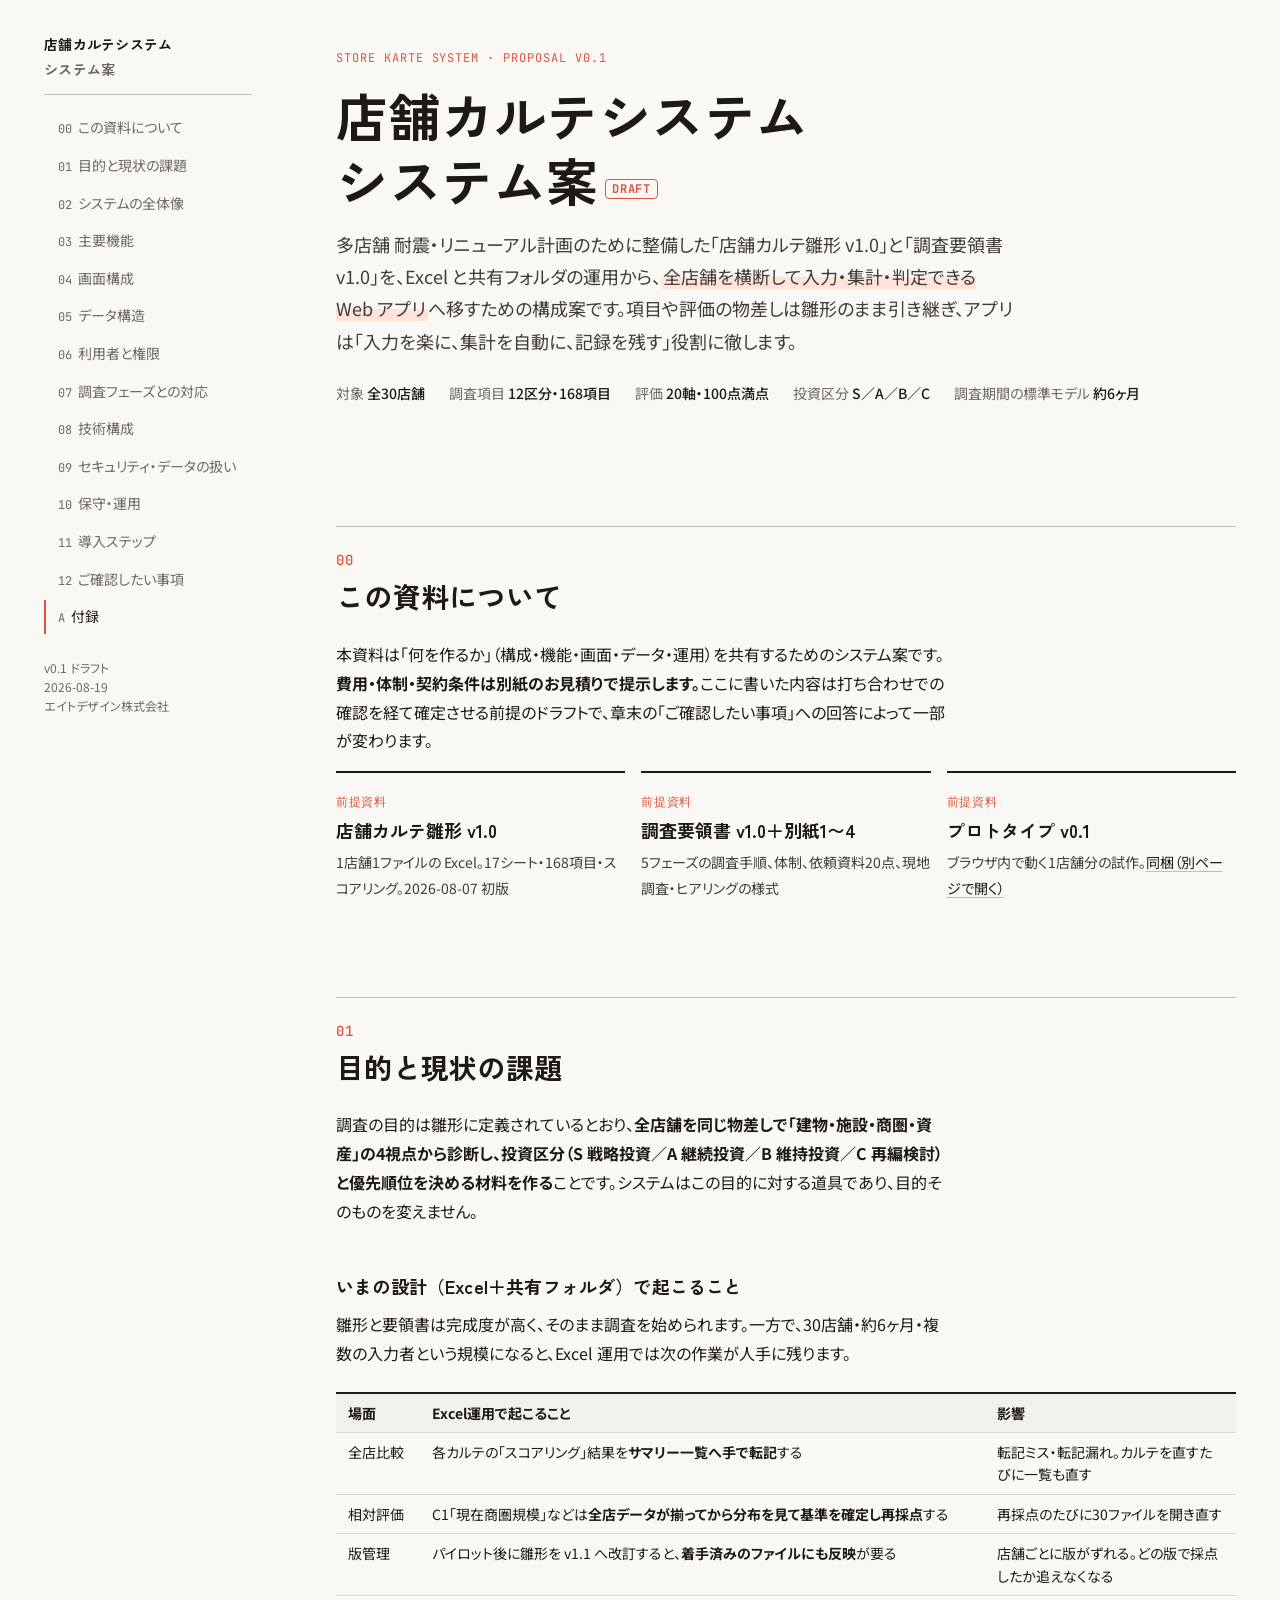
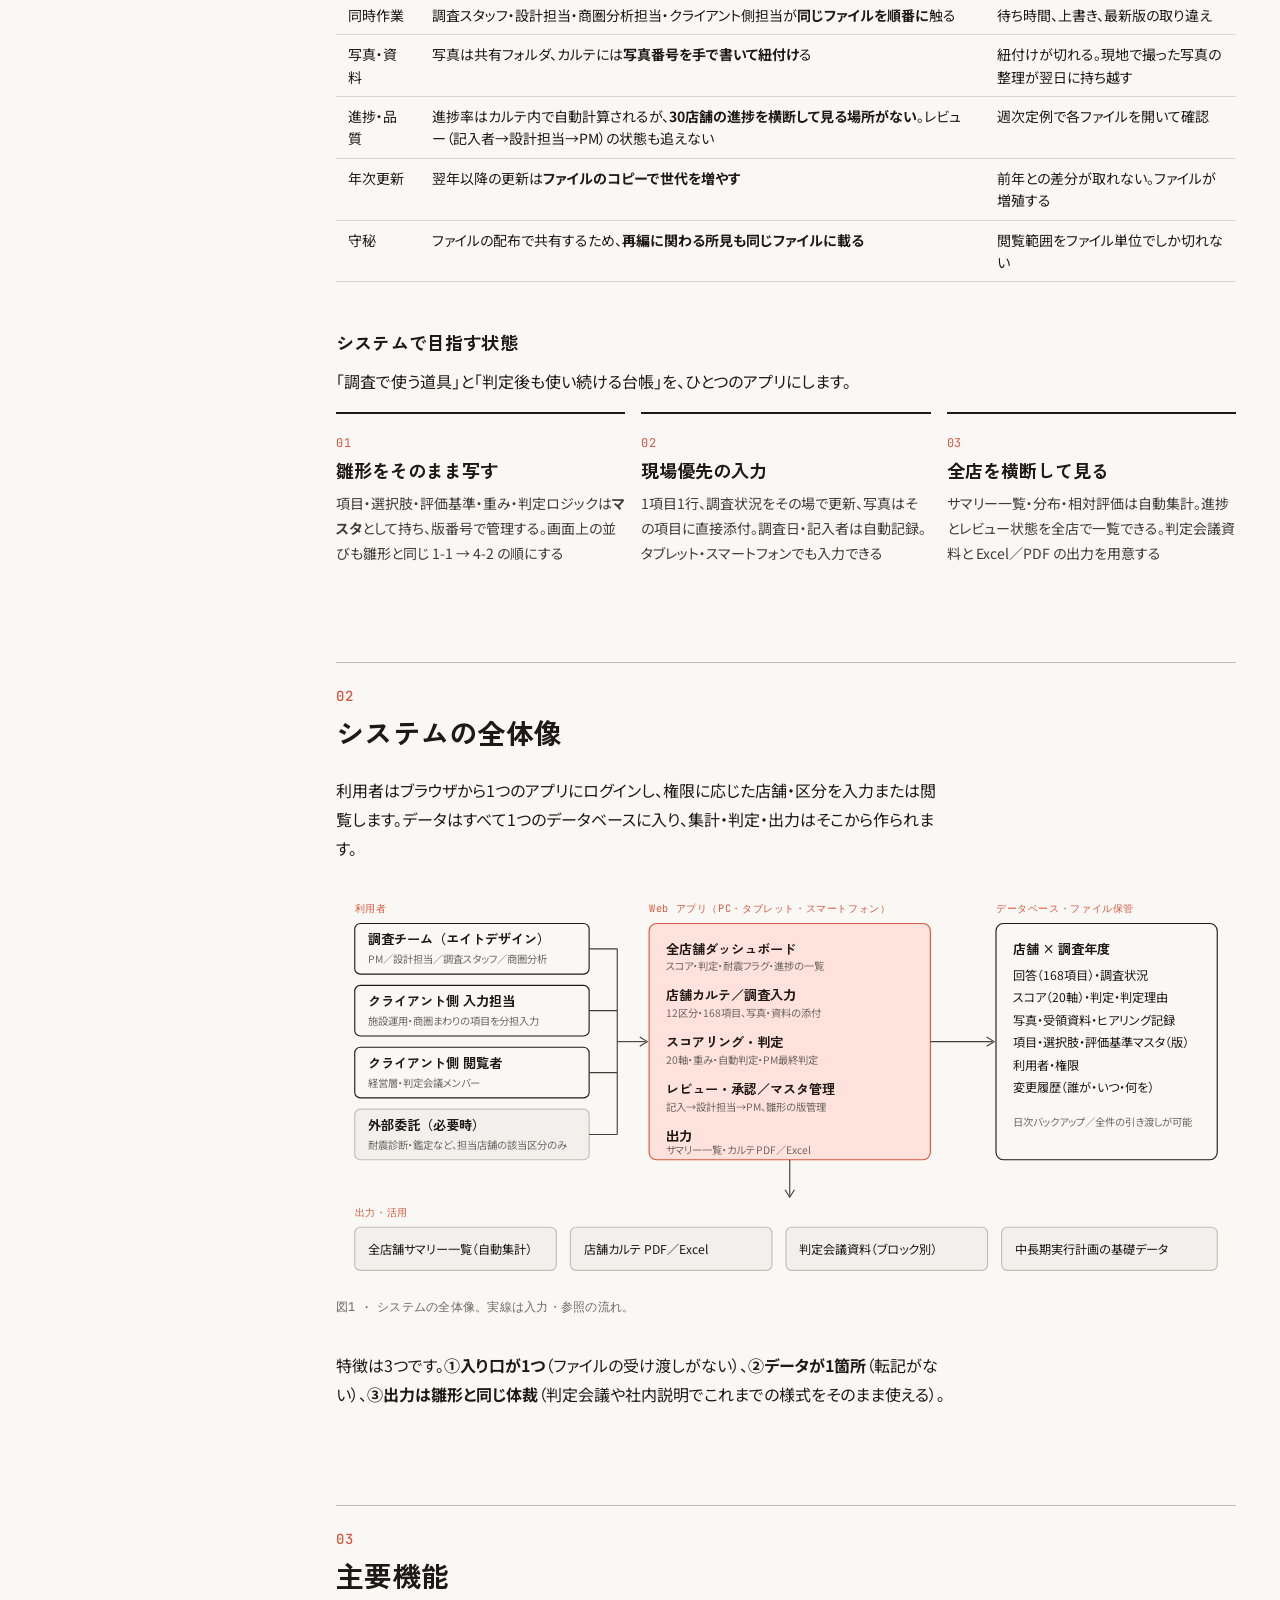
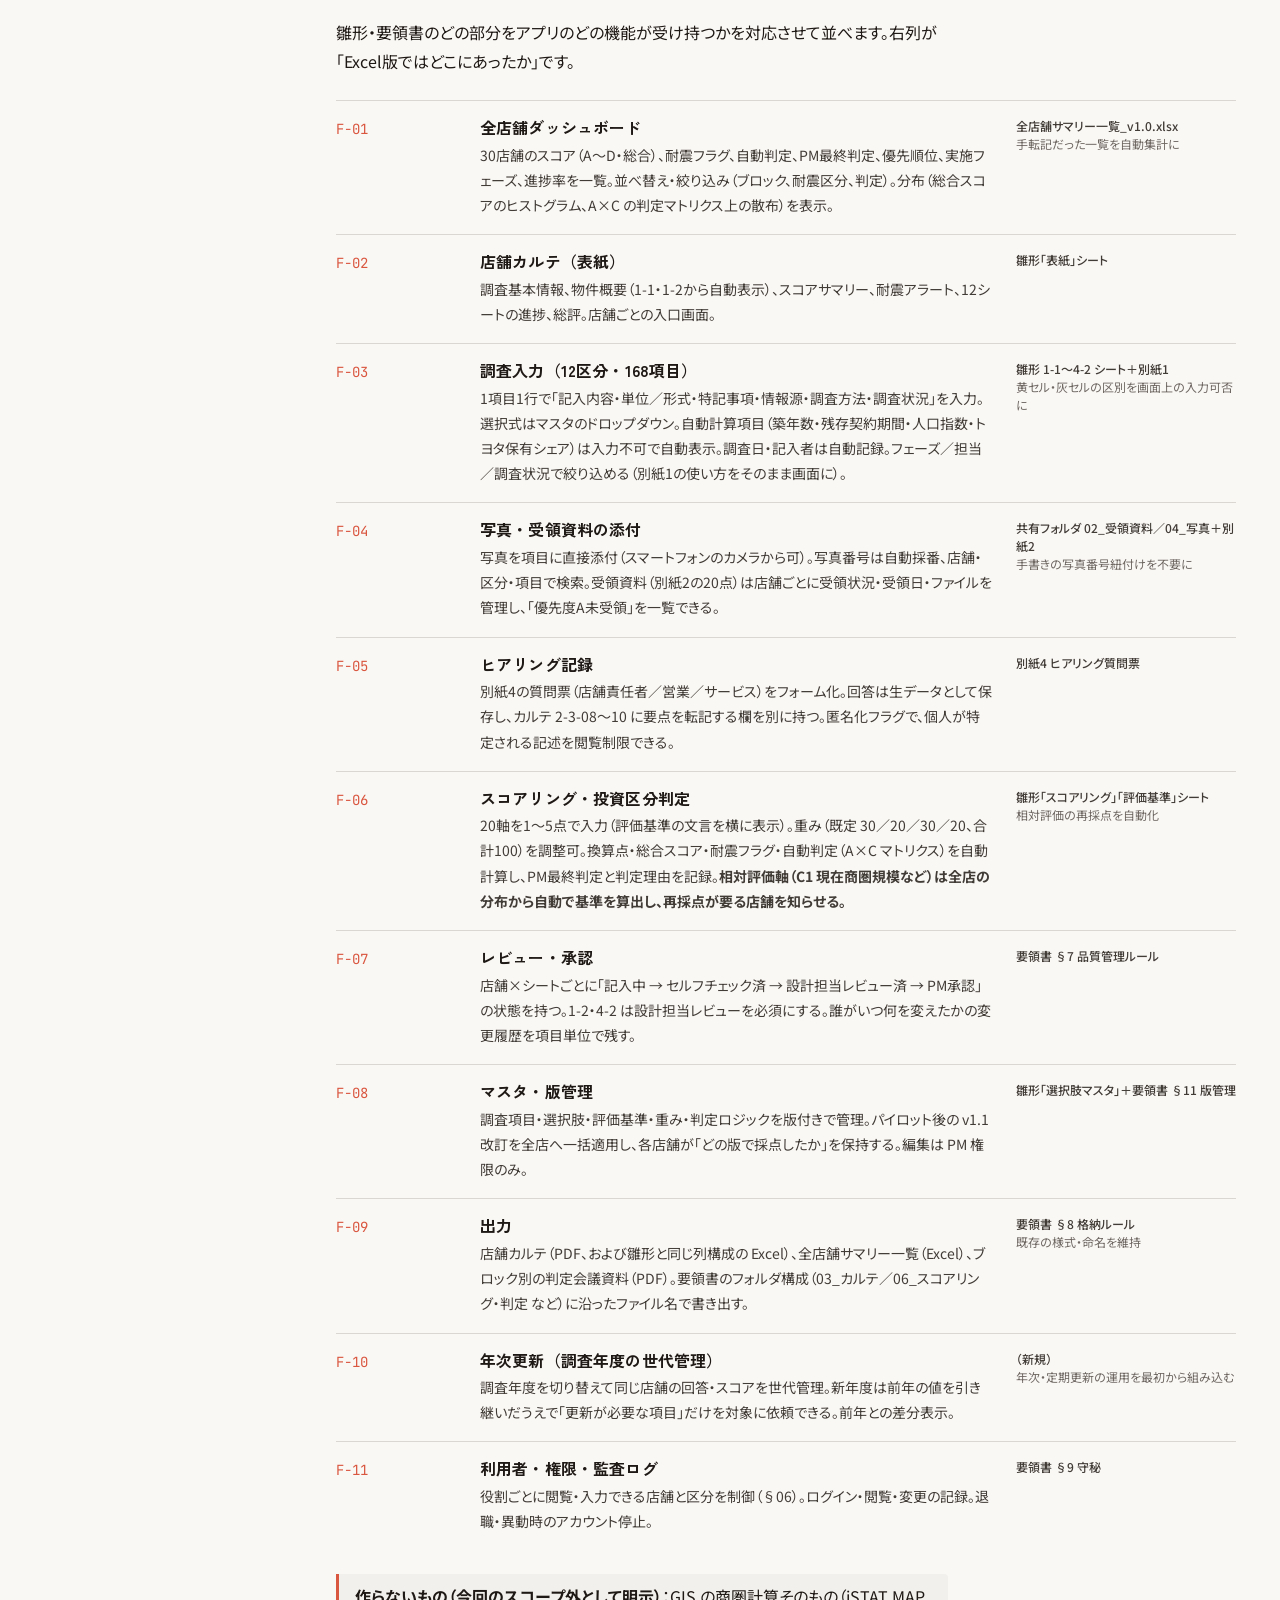
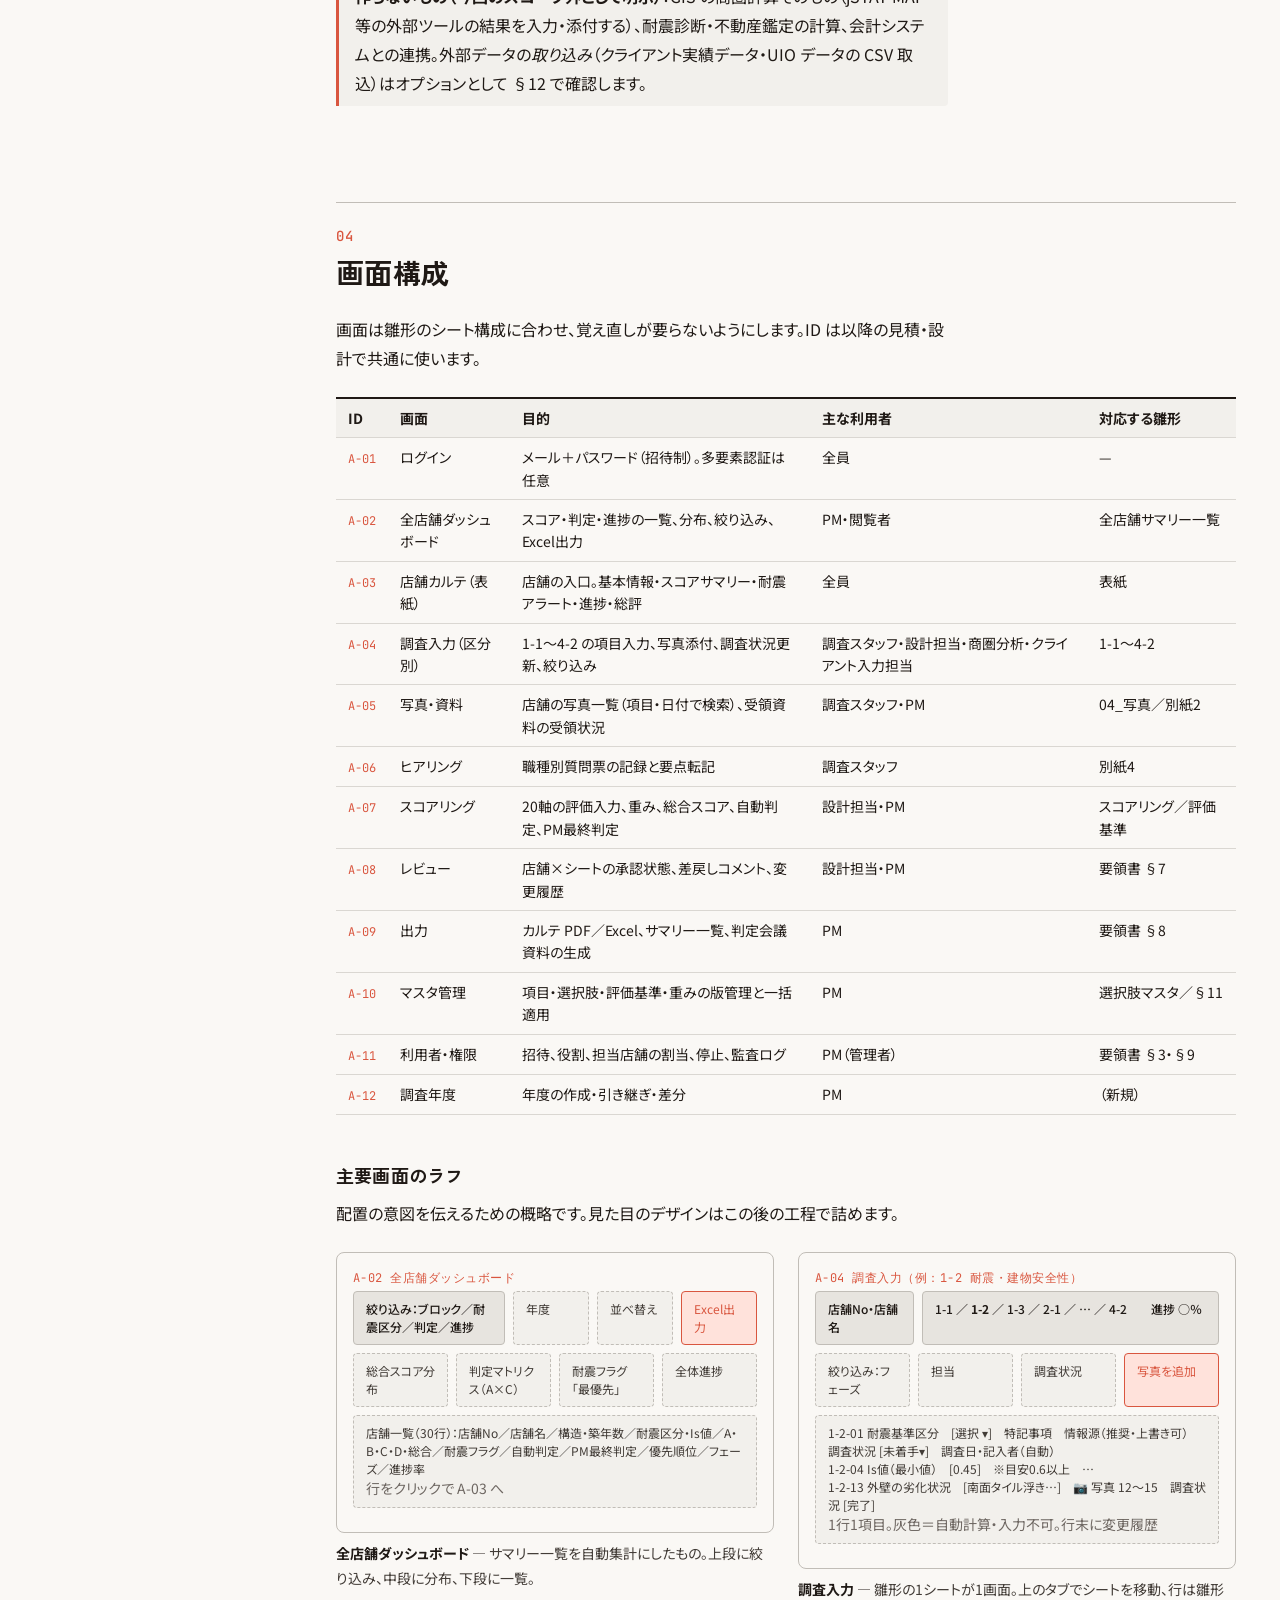
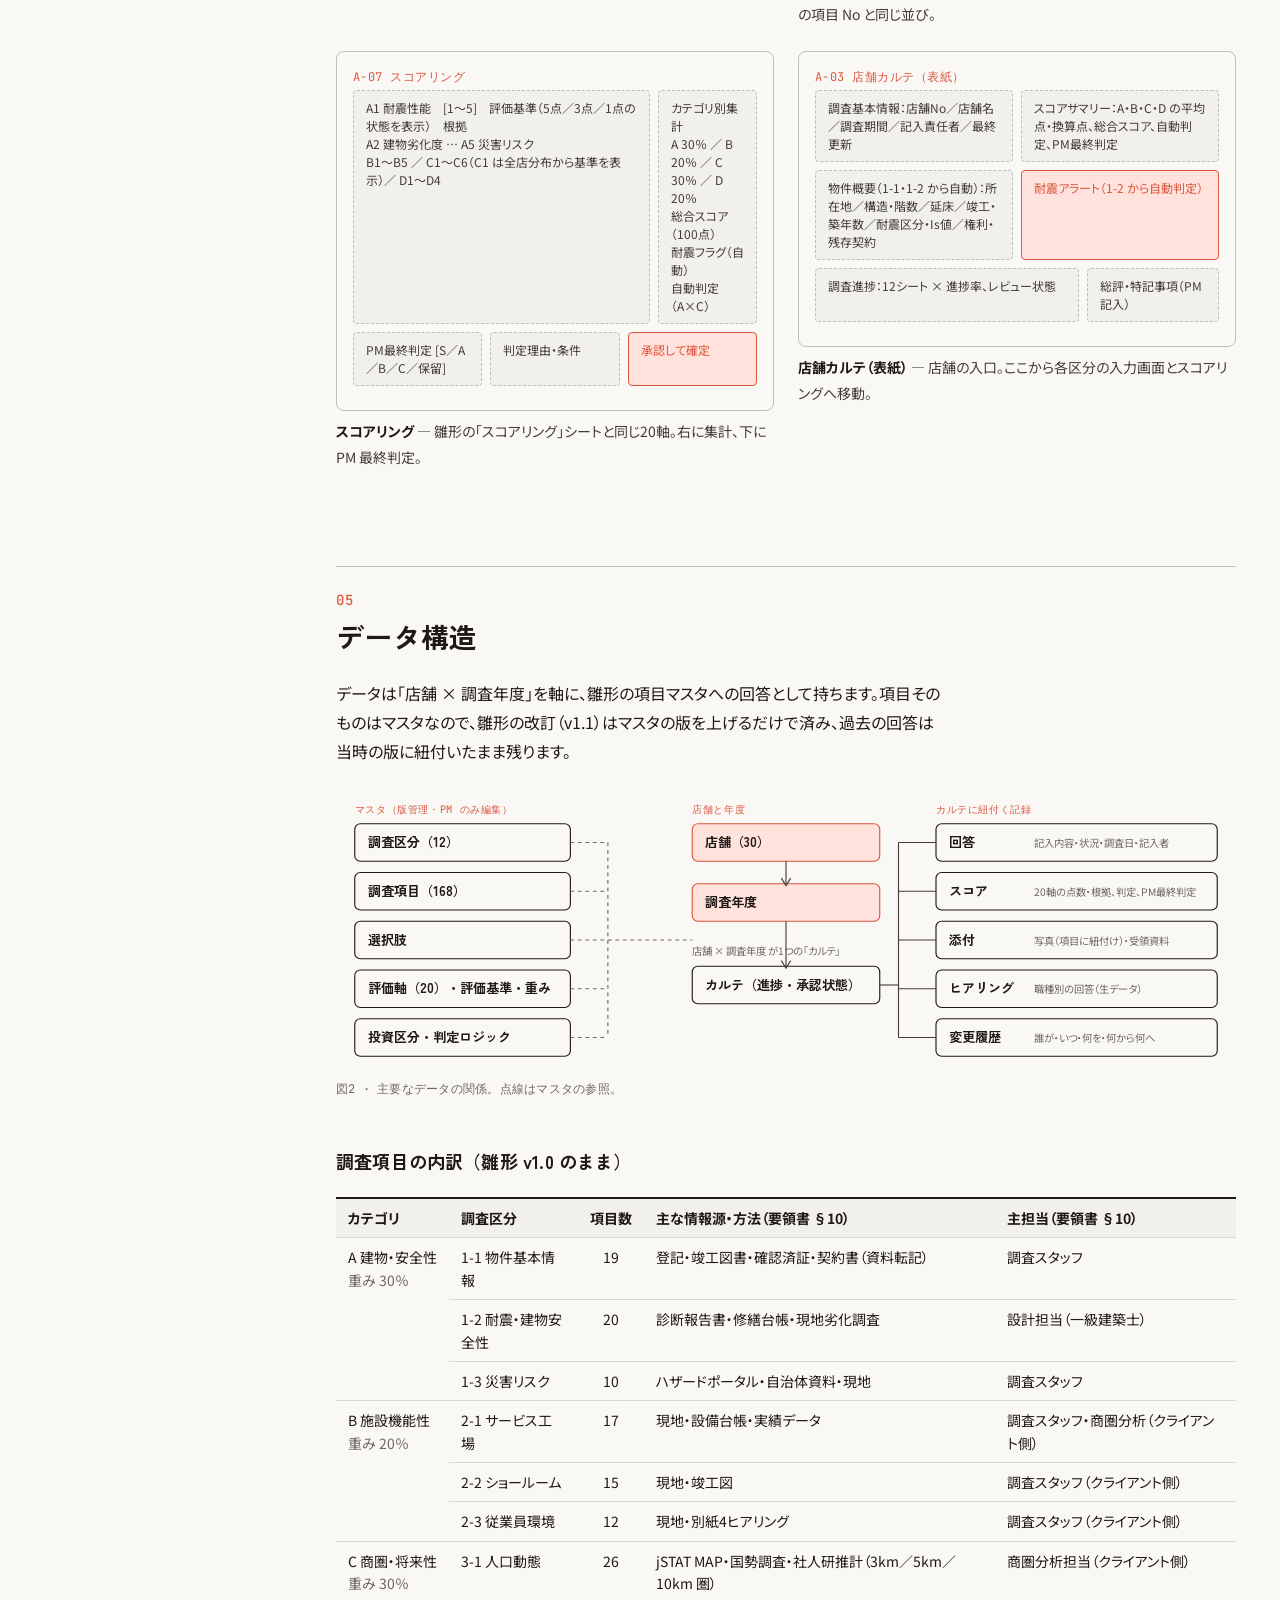
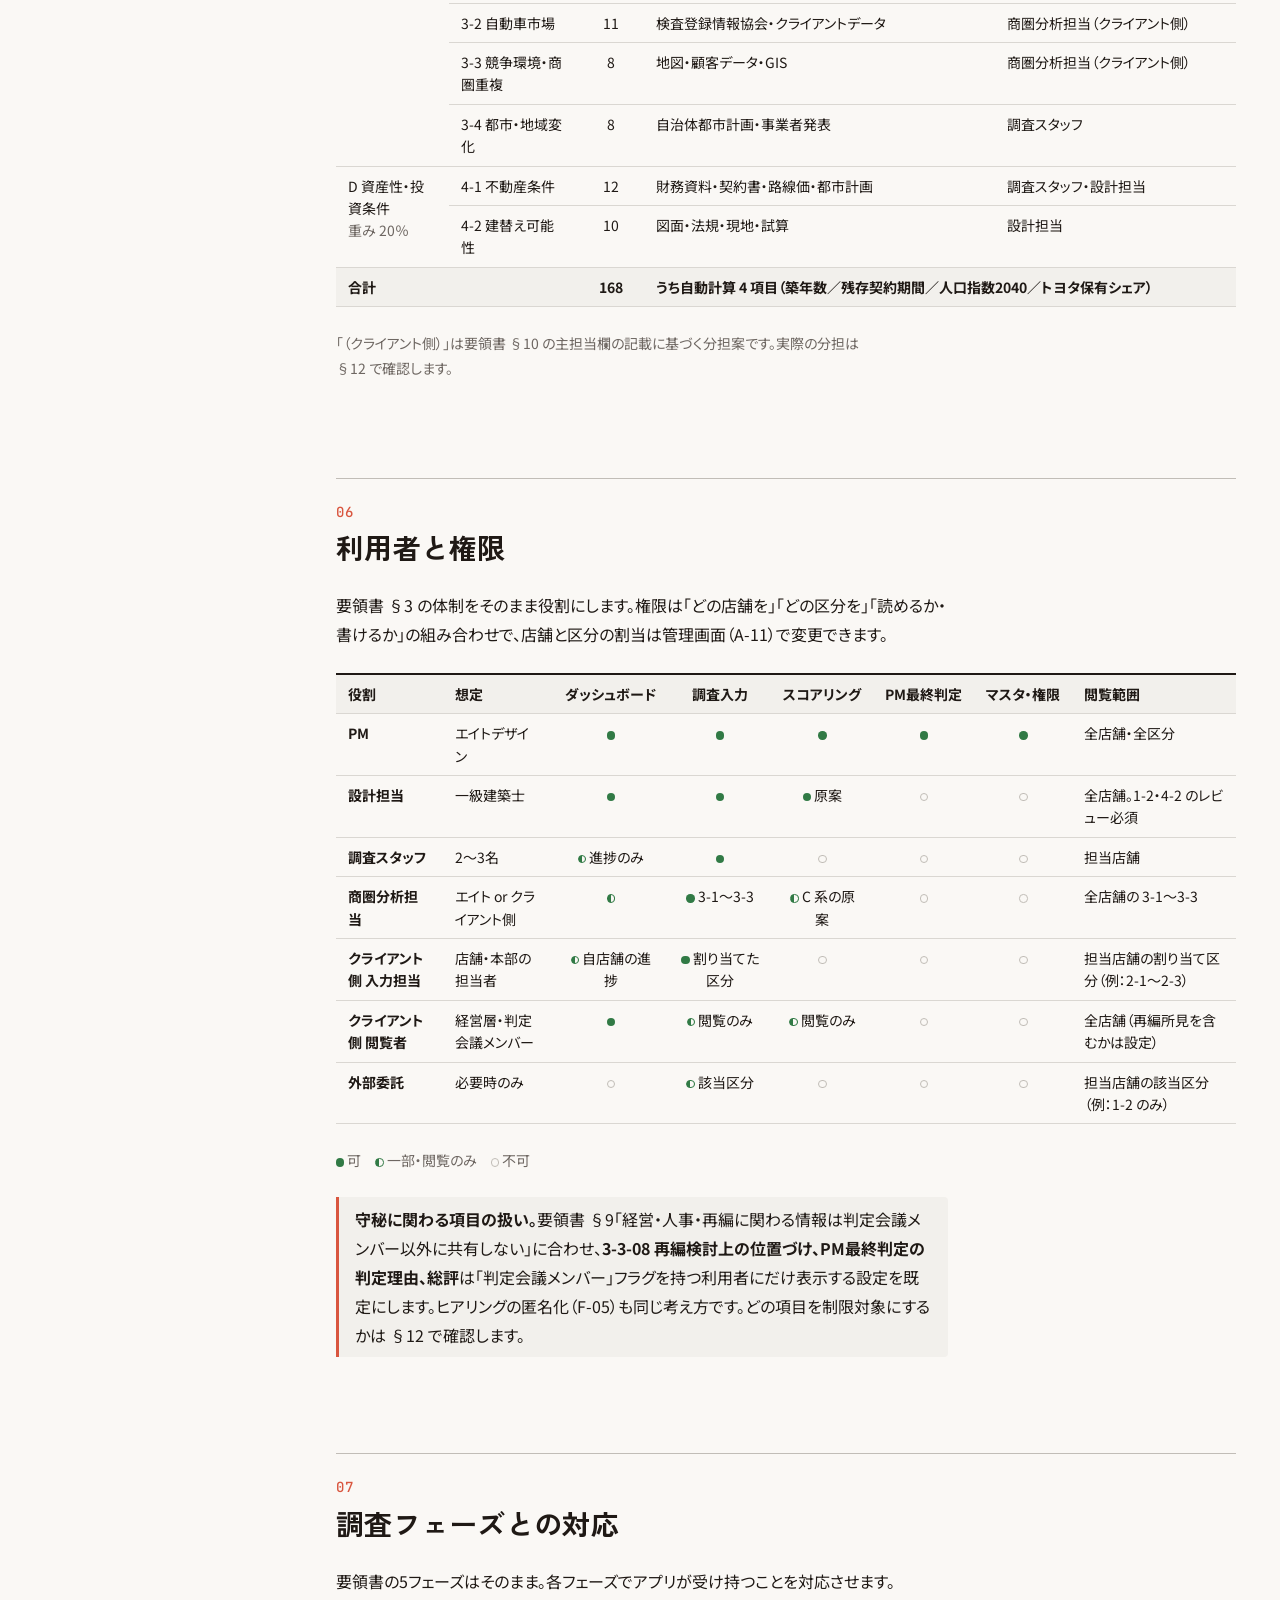
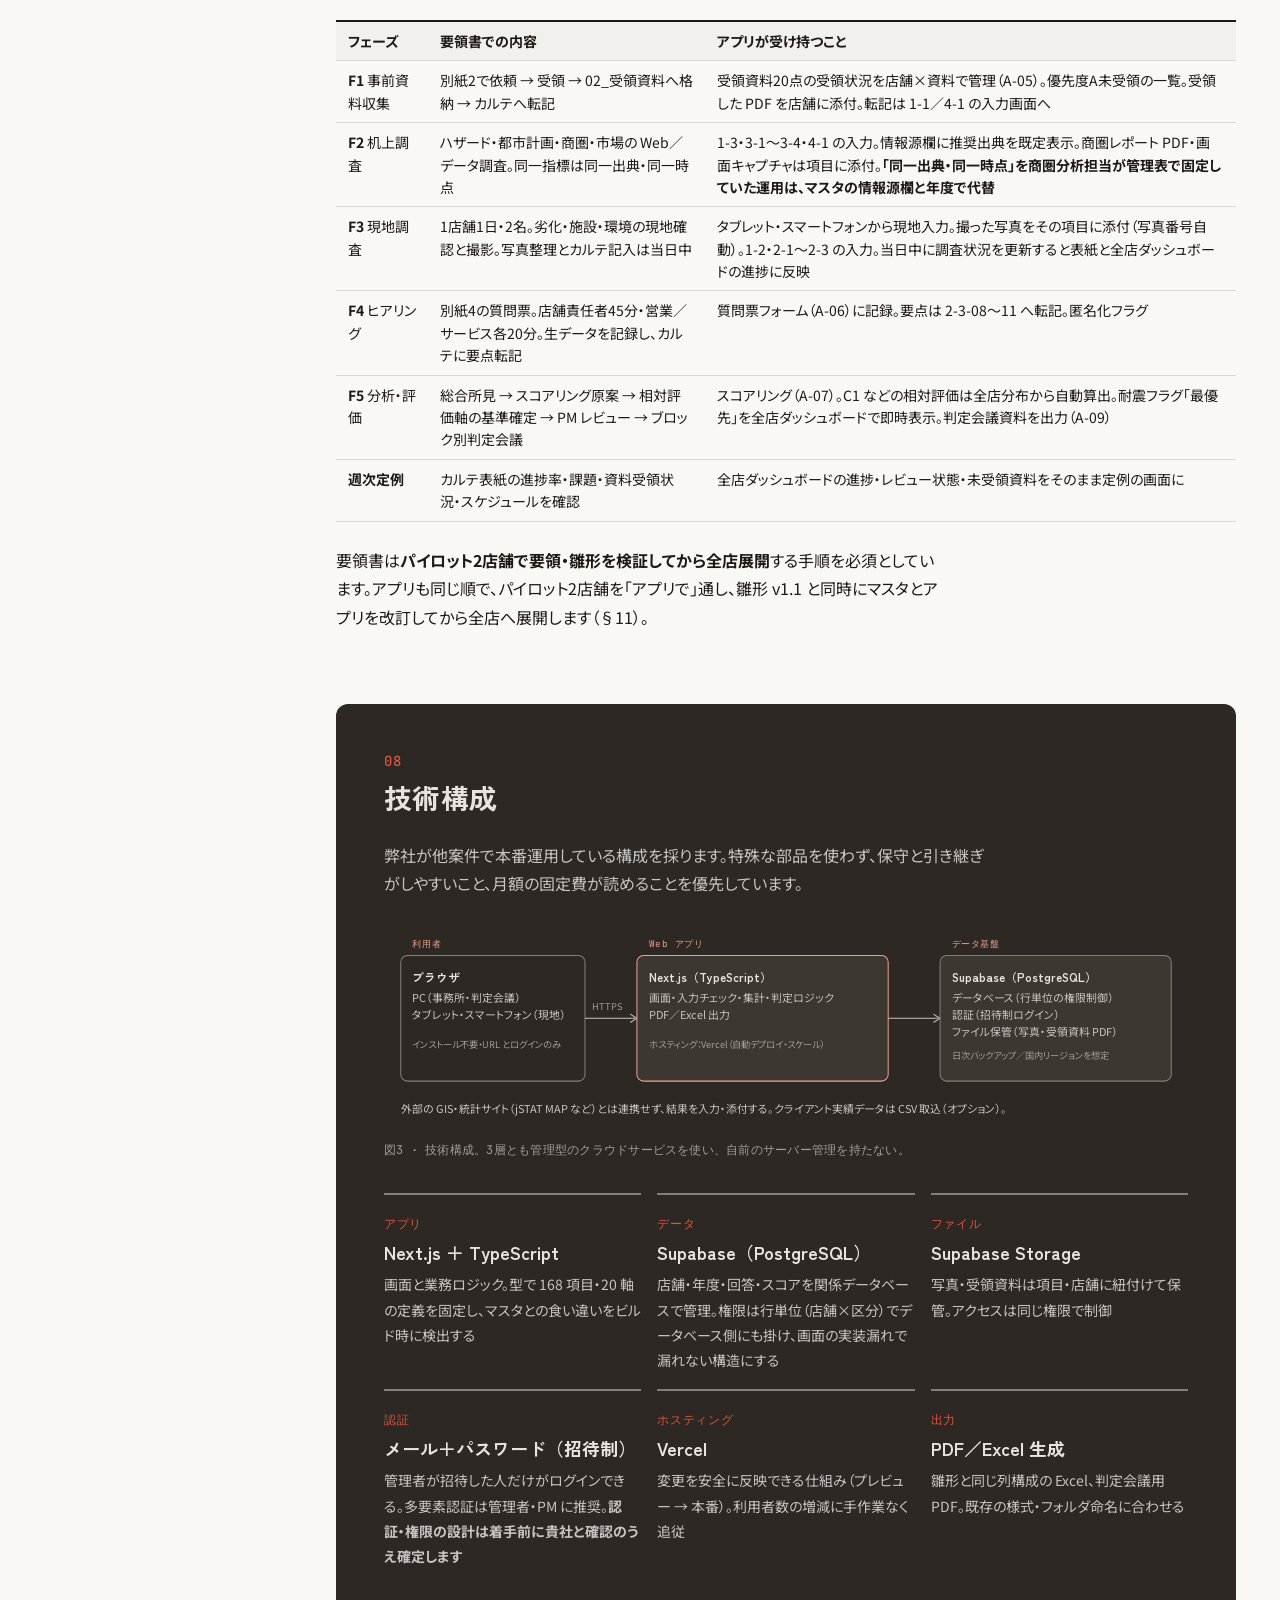
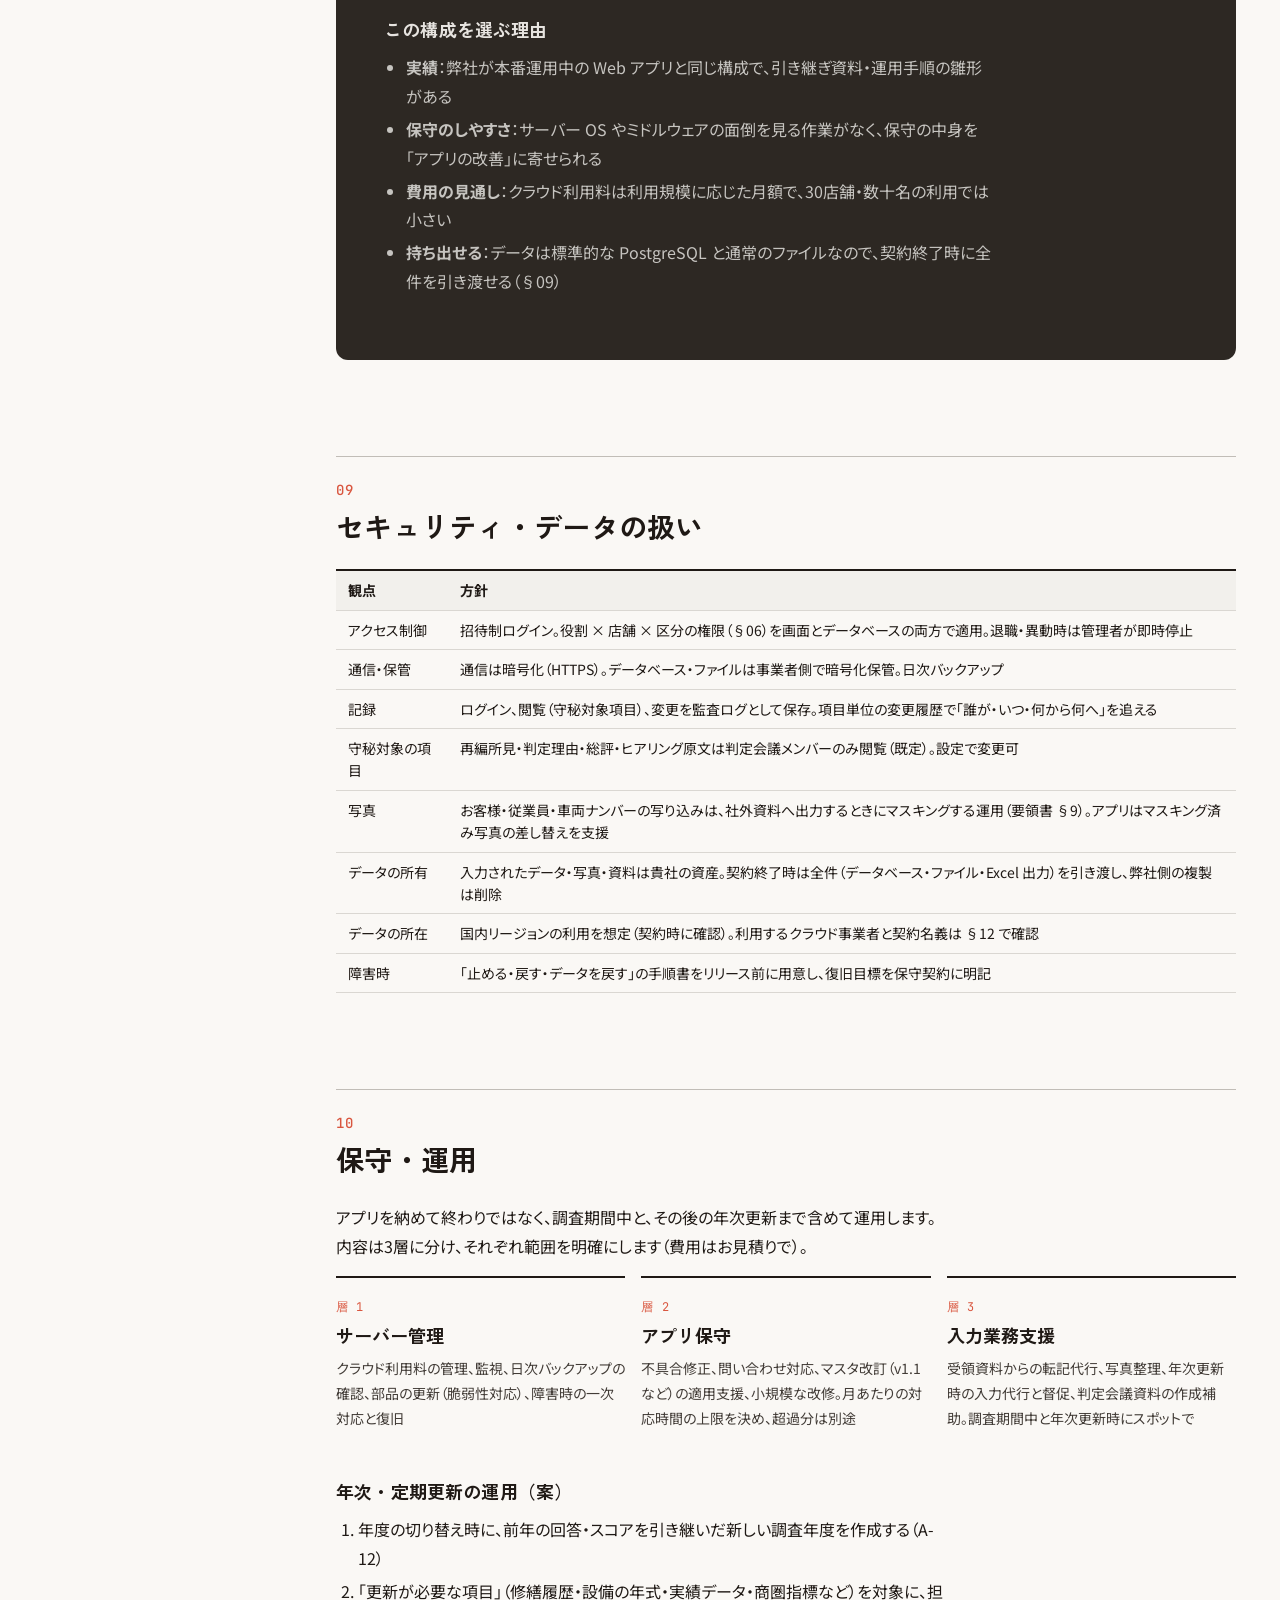
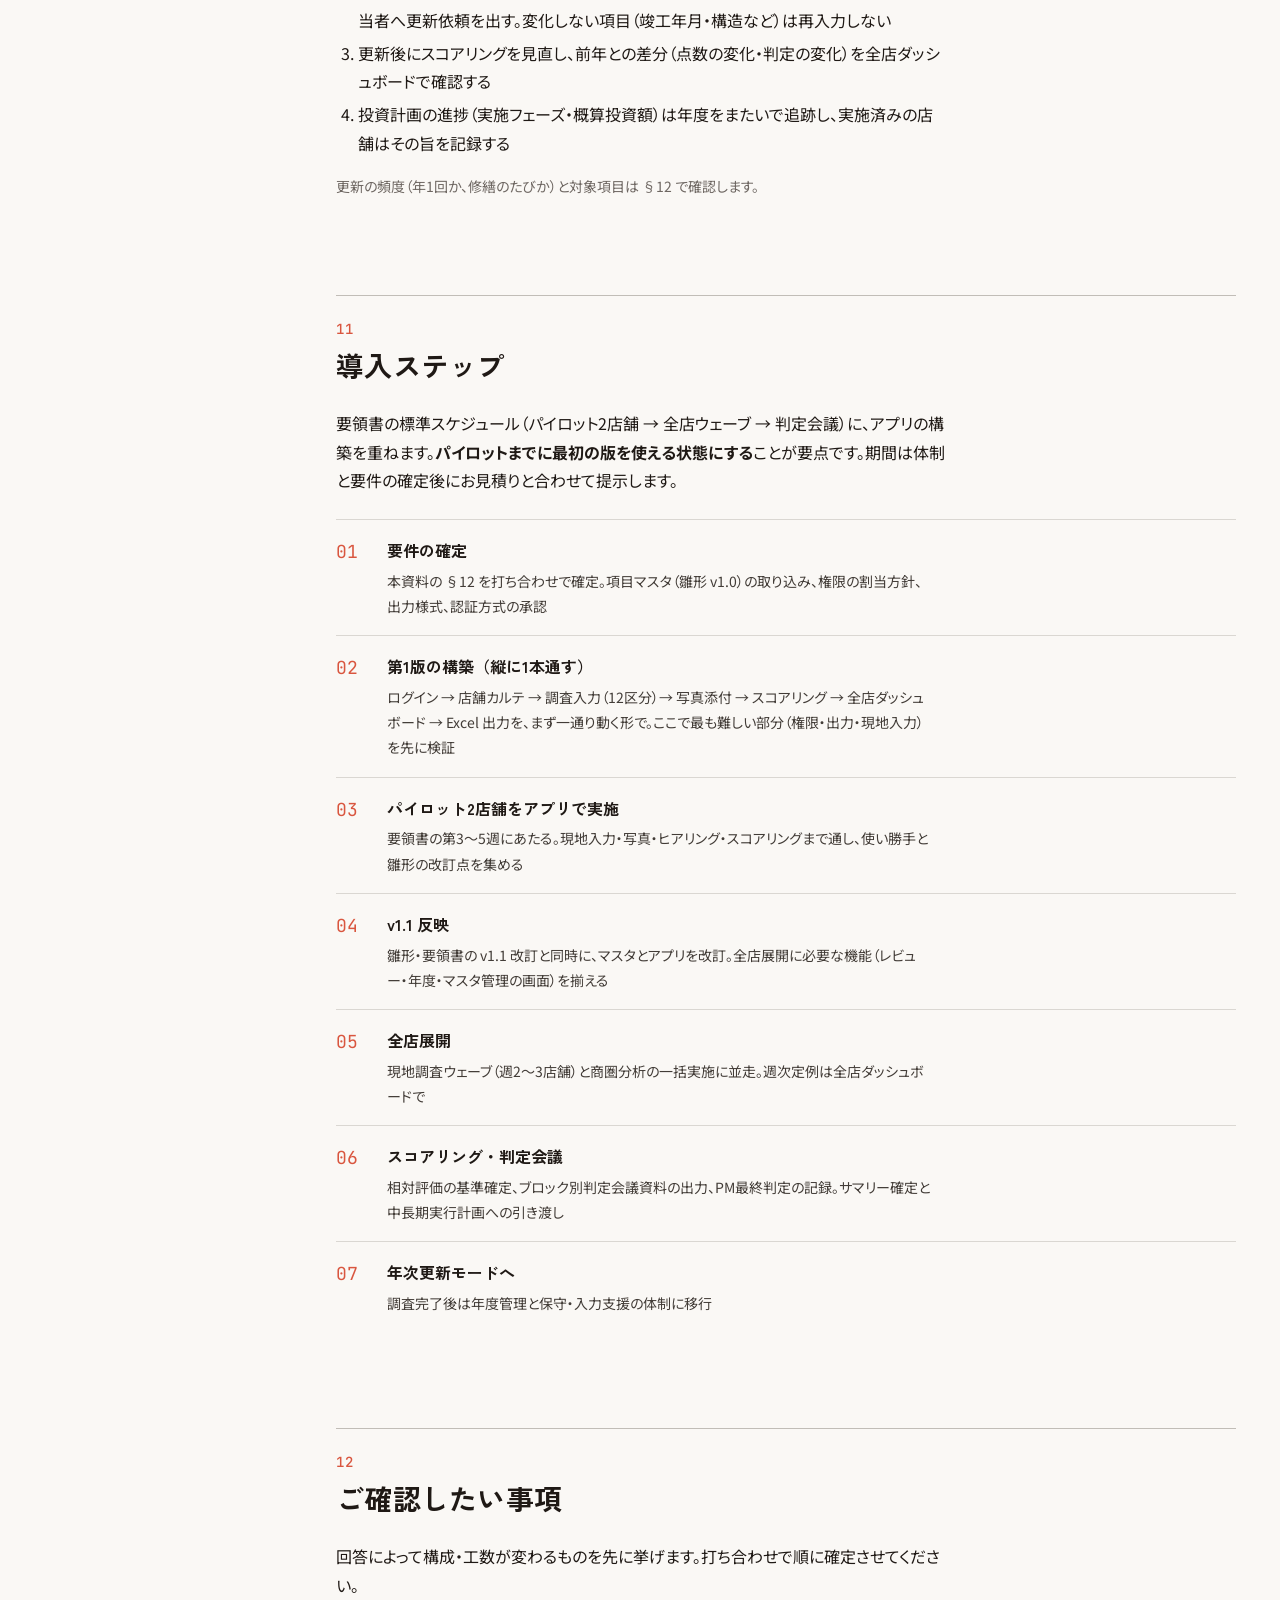
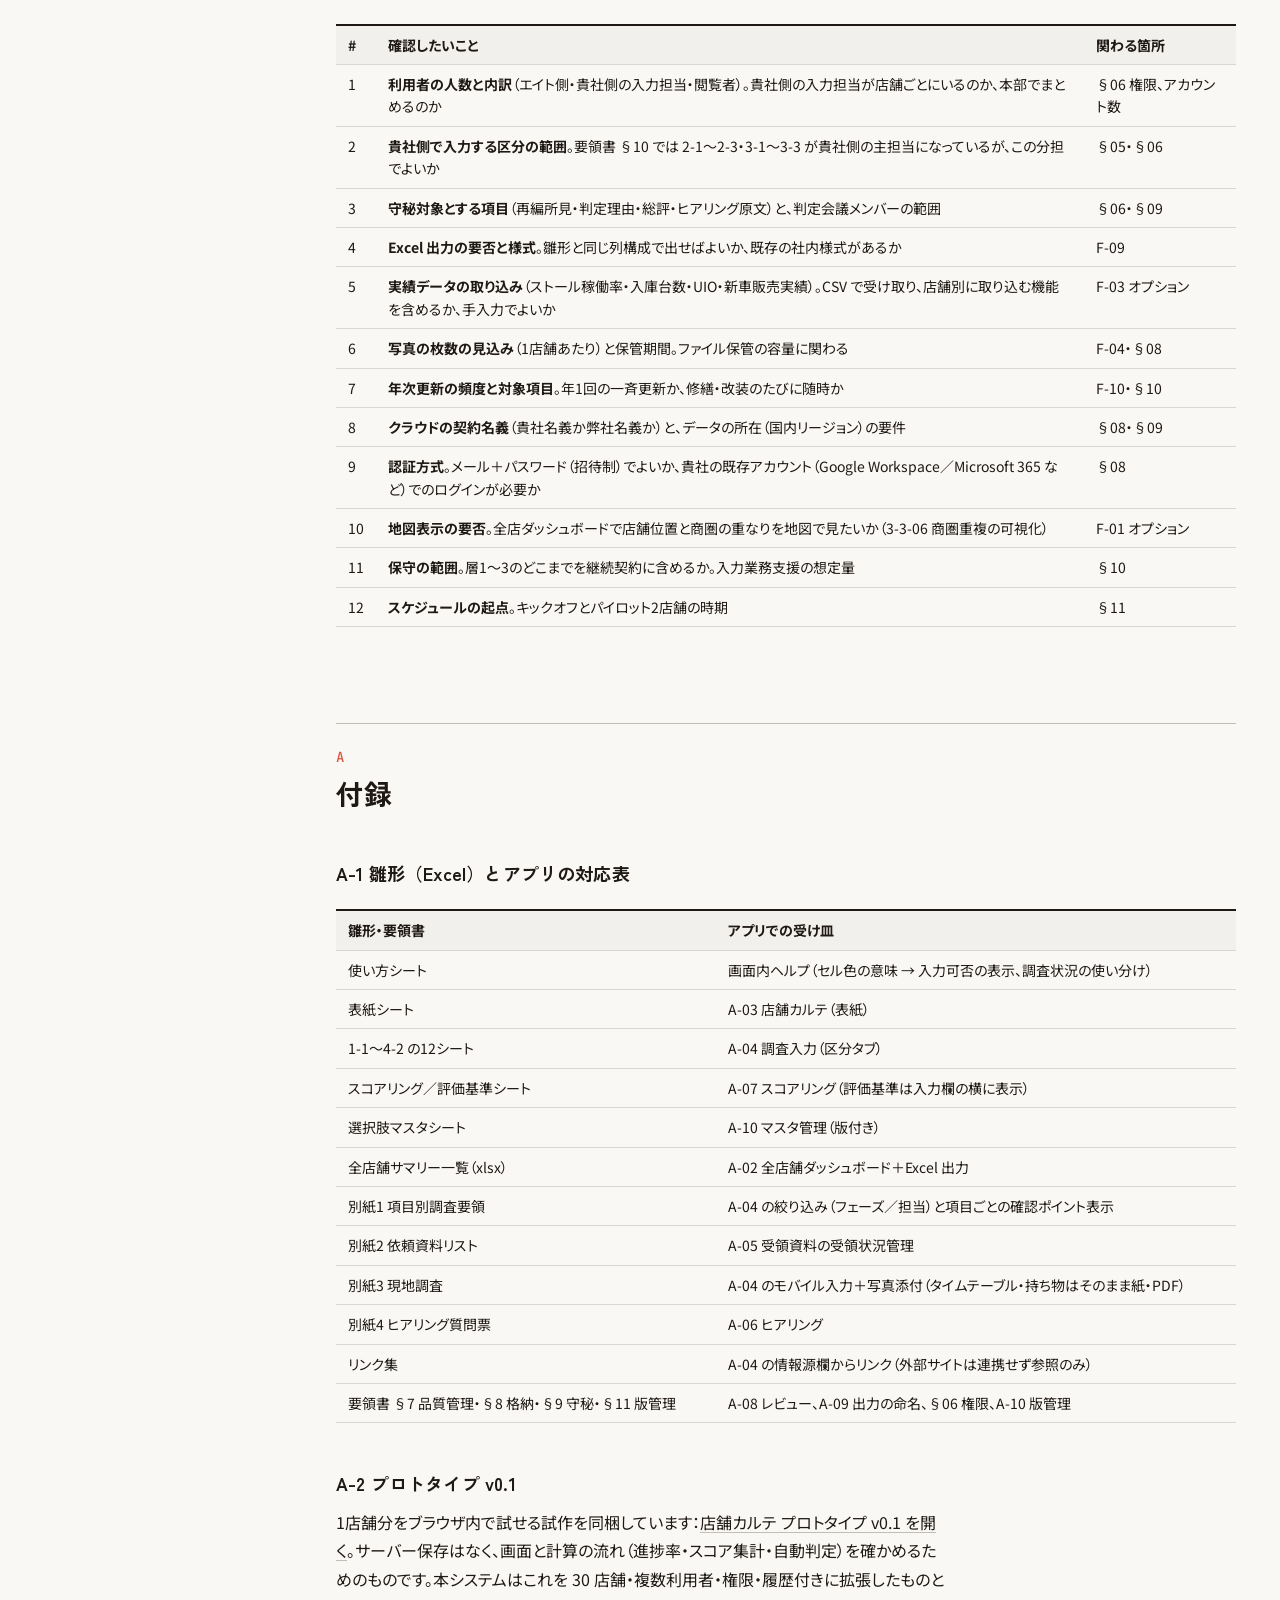
==== index.html @ eb1372aa "システム案 v0.1 ドラフト（GitHub Pages） Co-Authored-By: Claude Fable 5 <noreply@anthropic.com>" ====
<!doctype html>
<html lang="ja">
<head>
<meta charset="utf-8">
<meta name="viewport" content="width=device-width,initial-scale=1">
<meta name="robots" content="noindex,nofollow">
<title>店舗カルテシステム システム案</title>
<link rel="preconnect" href="https://fonts.googleapis.com"><link rel="preconnect" href="https://fonts.gstatic.com" crossorigin>
<link href="https://fonts.googleapis.com/css2?family=Zen+Kaku+Gothic+New:wght@500;700&family=Noto+Sans+JP:wght@400;500;700&family=JetBrains+Mono:wght@400;500&display=swap" rel="stylesheet">
<link rel="stylesheet" href="tokens.css">
<style>
/* Hallmark · genre: modern-minimal · macrostructure: Long Document · theme: Coral (JP faces) · enrichment: E5 hand-built SVG · nav: N3 side-rail · footer: Ft2 inline */
*,*::before,*::after{box-sizing:border-box}
html,body{overflow-x:clip}
html{-webkit-text-size-adjust:100%;scroll-behavior:smooth;scroll-padding-top:var(--space-xl)}
@media (prefers-reduced-motion:reduce){html{scroll-behavior:auto}}
body{margin:0;background:var(--color-paper);color:var(--color-ink);font-family:var(--font-body);font-size:var(--text-base);line-height:1.8;font-feature-settings:"palt"}
a{color:var(--color-ink);text-decoration:underline;text-decoration-color:var(--color-rule-2);text-underline-offset:.2em;transition:text-decoration-color var(--dur-base) var(--ease-out)}
a:hover{text-decoration-color:var(--color-accent)}
a:focus-visible,button:focus-visible{outline:2px solid var(--color-focus);outline-offset:3px;border-radius:2px}
h1,h2,h3,h4{font-family:var(--font-display);font-weight:700;font-style:normal;line-height:1.35;letter-spacing:.01em;overflow-wrap:anywhere;min-width:0;color:var(--color-ink)}
h1{font-size:var(--text-display);margin:0 0 var(--space-md);line-height:1.25}
h2{font-size:var(--text-xl);margin:var(--space-4xl) 0 var(--space-lg);padding-top:var(--space-lg);border-top:var(--rule-2)}
h2 .num{font-family:var(--font-mono);font-weight:500;font-size:var(--text-sm);color:var(--color-accent);letter-spacing:.06em;display:block;margin-bottom:var(--space-xs)}
h3{font-size:var(--text-md);margin:var(--space-2xl) 0 var(--space-sm)}
h4{font-size:var(--text-base);margin:var(--space-lg) 0 var(--space-xs)}
p,ul,ol{margin:0 0 var(--space-md);max-width:var(--measure)}
ul,ol{padding-left:1.4em}
li{margin-bottom:var(--space-2xs)}
li>ul{margin-top:var(--space-2xs);margin-bottom:var(--space-xs)}
strong{font-weight:700}
small,.small{font-size:var(--text-sm);color:var(--color-muted)}
code,.mono{font-family:var(--font-mono);font-size:.9em}
hr{border:0;border-top:var(--rule-1);margin:var(--space-2xl) 0}
mark{background:linear-gradient(transparent 55%,var(--color-accent-soft) 55%);color:inherit;padding:0 .1em}

/* layout: side rail + article */
.page{max-width:1240px;margin:0 auto;padding:0 var(--space-lg)}
.layout{display:grid;grid-template-columns:minmax(0,1fr);gap:var(--space-2xl)}
@media (min-width:1024px){.layout{grid-template-columns:220px minmax(0,1fr);gap:var(--space-3xl)}}
.rail{position:relative}
@media (min-width:1024px){.rail>div{position:sticky;top:var(--space-xl);max-height:calc(100vh - var(--space-2xl));overflow:auto;padding-right:var(--space-sm)}}
.rail .brand{font-family:var(--font-display);font-weight:700;font-size:var(--text-sm);letter-spacing:.02em;margin:0 0 var(--space-md);padding-bottom:var(--space-sm);border-bottom:var(--rule-2)}
.rail nav ol{list-style:none;padding:0;margin:0;display:flex;gap:var(--space-xs) var(--space-md);flex-wrap:wrap}
@media (min-width:1024px){.rail nav ol{display:block}}
.rail nav a{display:block;font-size:var(--text-sm);text-decoration:none;color:var(--color-muted);padding:var(--space-2xs) 0;border-left:2px solid transparent;white-space:nowrap}
@media (min-width:1024px){.rail nav a{padding-left:var(--space-sm);white-space:normal}}
.rail nav a:hover{color:var(--color-ink)}
.rail nav a.on{color:var(--color-ink);border-left-color:var(--color-accent)}
.rail nav a .n{font-family:var(--font-mono);font-size:var(--text-xs);color:var(--color-muted);margin-right:.5em}
.rail .meta{margin-top:var(--space-lg);font-size:var(--text-xs);color:var(--color-muted);line-height:1.6}
@media (max-width:1023.98px){.rail{border-bottom:var(--rule-1);padding-bottom:var(--space-md)}.rail .meta{display:none}}

/* masthead */
.mast{padding:var(--space-2xl) 0 var(--space-lg)}
.mast .kicker{font-family:var(--font-mono);font-size:var(--text-xs);letter-spacing:.08em;text-transform:uppercase;color:var(--color-accent);margin:0 0 var(--space-sm)}
.mast .lede{font-size:var(--text-md);color:var(--color-ink-2);max-width:var(--measure)}
.mast .facts{display:flex;flex-wrap:wrap;gap:var(--space-xs) var(--space-lg);margin-top:var(--space-lg);font-size:var(--text-sm);color:var(--color-muted)}
.mast .facts b{color:var(--color-ink);font-weight:500}
.status{display:inline-block;font-family:var(--font-mono);font-size:var(--text-xs);letter-spacing:.06em;padding:.15em .55em;border:1px solid var(--color-accent);color:var(--color-accent);border-radius:var(--radius-sm);vertical-align:middle;margin-left:.5em}

/* blocks */
.wide{max-width:none}
.note{border-left:3px solid var(--color-accent);padding:var(--space-xs) var(--space-md);background:var(--color-paper-2);max-width:var(--measure);margin:var(--space-lg) 0;border-radius:0 var(--radius-sm) var(--radius-sm) 0}
.note p:last-child{margin-bottom:0}
.note.q{border-left-color:var(--color-rule-2)}
.kv{display:grid;grid-template-columns:minmax(0,1fr);gap:var(--space-md);max-width:none}
@media (min-width:720px){.kv{grid-template-columns:repeat(3,minmax(0,1fr))}}
.kv>div{border-top:2px solid var(--color-ink);padding-top:var(--space-sm)}
.kv b{display:block;font-family:var(--font-display);font-size:var(--text-md);margin-bottom:var(--space-2xs)}
.kv p{font-size:var(--text-sm);color:var(--color-ink-2);margin:0}
.kv .k{font-family:var(--font-mono);font-size:var(--text-xs);color:var(--color-accent);letter-spacing:.06em}

/* tables */
.tbl{overflow-x:auto;max-width:none;margin:var(--space-lg) 0;border-top:2px solid var(--color-ink)}
table{border-collapse:collapse;width:100%;font-size:var(--text-sm);line-height:1.6;background:transparent}
th,td{text-align:left;vertical-align:top;padding:var(--space-xs) var(--space-sm);border-bottom:var(--rule-1)}
th{font-weight:700;color:var(--color-ink);white-space:nowrap;background:var(--color-paper-2)}
td .id{font-family:var(--font-mono);font-size:var(--text-xs);color:var(--color-accent);white-space:nowrap}
td.c,th.c{text-align:center}
.dot{display:inline-block;width:.6em;height:.6em;border-radius:50%;background:var(--color-ok);vertical-align:middle}
.dot.half{background:linear-gradient(90deg,var(--color-ok) 50%,transparent 50%);border:1px solid var(--color-ok)}
.dot.no{background:transparent;border:1px solid var(--color-rule-2)}
.tag{display:inline-block;font-size:var(--text-xs);padding:.05em .5em;border-radius:var(--radius-sm);background:var(--color-paper-3);color:var(--color-ink-2);white-space:nowrap;margin:.1em .15em .1em 0}
.tag.a{background:var(--color-accent-soft);color:var(--color-accent)}
.tag.i{background:var(--color-info-soft);color:var(--color-info)}
.tag.o{background:var(--color-ok-soft);color:var(--color-ok)}
.tag.w{background:var(--color-warn-soft);color:var(--color-warn)}

/* feature list */
.feat{list-style:none;padding:0;margin:var(--space-lg) 0;max-width:none;display:grid;grid-template-columns:minmax(0,1fr);gap:0}
.feat li{display:grid;grid-template-columns:minmax(0,1fr);gap:var(--space-2xs) var(--space-lg);padding:var(--space-md) 0;border-top:var(--rule-1);margin:0}
@media (min-width:720px){.feat li{grid-template-columns:120px minmax(0,1fr) 220px}}
.feat .id{font-family:var(--font-mono);font-size:var(--text-sm);color:var(--color-accent)}
.feat h4{margin:0 0 var(--space-2xs);font-size:var(--text-base)}
.feat p{margin:0;font-size:var(--text-sm);color:var(--color-ink-2);max-width:none}
.feat .from{font-size:var(--text-xs);color:var(--color-muted);line-height:1.5}
.feat .from b{display:block;color:var(--color-ink-2);font-weight:500}

/* figures / diagrams */
figure{margin:var(--space-lg) 0 var(--space-xl);max-width:none}
figure svg{width:100%;height:auto;display:block}
figcaption{font-size:var(--text-xs);color:var(--color-muted);margin-top:var(--space-xs);font-family:var(--font-mono);letter-spacing:.02em}
.svgtxt{font-family:var(--font-body);font-size:13px;fill:var(--color-ink)}
.svgtxt.s{font-size:11px;fill:var(--color-muted)}
.svgtxt.b{font-family:var(--font-display);font-weight:700;font-size:14px}
.svgtxt.m{font-family:var(--font-mono);font-size:11px;fill:var(--color-accent);letter-spacing:.06em}
.box{fill:var(--color-paper);stroke:var(--color-ink);stroke-width:1.2}
.box.soft{fill:var(--color-paper-2);stroke:var(--color-rule-2)}
.box.acc{fill:var(--color-accent-soft);stroke:var(--color-accent)}
.box.dark{fill:var(--color-graphite);stroke:var(--color-graphite)}
.ln{stroke:var(--color-ink-2);stroke-width:1.2;fill:none}
.ln.d{stroke-dasharray:4 4;stroke:var(--color-muted)}

/* wireframes — schematic blocks, no fake browser chrome */
.wf{border:var(--rule-2);border-radius:var(--radius-md);padding:var(--space-md);background:var(--color-paper);font-size:var(--text-xs);color:var(--color-ink-2);line-height:1.5}
.wf .row{display:grid;gap:var(--space-xs);margin-bottom:var(--space-xs)}
.wf .blk{border:1px dashed var(--color-rule-2);border-radius:var(--radius-sm);padding:var(--space-xs) var(--space-sm);min-height:2.4em;background:var(--color-paper-2)}
.wf .blk.hd{background:var(--color-paper-3);border-style:solid;font-weight:500;color:var(--color-ink)}
.wf .blk.acc{border-color:var(--color-accent);border-style:solid;background:var(--color-accent-soft);color:var(--color-accent)}
.wf .blk.tall{min-height:7em}
.wf .lbl{font-family:var(--font-mono);color:var(--color-accent);letter-spacing:.04em;margin-bottom:var(--space-2xs);display:block}
.wfgrid{display:grid;grid-template-columns:minmax(0,1fr);gap:var(--space-lg);max-width:none;margin:var(--space-lg) 0}
@media (min-width:900px){.wfgrid{grid-template-columns:repeat(2,minmax(0,1fr))}}
.wfgrid figure{margin:0}
.wfgrid figcaption{font-family:var(--font-body);font-size:var(--text-sm);color:var(--color-ink-2);letter-spacing:0}
.wfgrid figcaption b{color:var(--color-ink)}

/* steps */
.steps{list-style:none;padding:0;margin:var(--space-lg) 0;max-width:none;counter-reset:s}
.steps li{position:relative;padding:var(--space-md) 0 var(--space-md) 3.2rem;border-top:var(--rule-1);margin:0}
.steps li::before{counter-increment:s;content:counter(s,decimal-leading-zero);position:absolute;left:0;top:var(--space-md);font-family:var(--font-mono);font-size:var(--text-md);color:var(--color-accent)}
.steps b{font-family:var(--font-display);display:block;margin-bottom:var(--space-2xs)}
.steps p{margin:0;font-size:var(--text-sm);color:var(--color-ink-2)}

/* dark band — one per page */
.band{background:var(--color-graphite);color:var(--color-graphite-ink);margin:var(--space-3xl) calc(-1 * var(--space-lg));padding:var(--space-2xl) var(--space-lg)}
@media (min-width:1024px){.band{margin-left:0;margin-right:0;border-radius:var(--radius-lg);padding:var(--space-2xl)}}
.band h2{border-top:0;margin-top:0;padding-top:0;color:var(--color-graphite-ink)}
.band h3{color:var(--color-graphite-ink)}
.band p,.band li{color:var(--color-band-ink-2)}
.band .kv>div{border-top-color:var(--color-band-rule)}
.band .kv b{color:var(--color-graphite-ink)}
.band .kv p{color:var(--color-band-ink-2)}
.band a{color:var(--color-graphite-ink)}
.band figcaption{color:var(--color-band-muted)}

footer{border-top:var(--rule-1);margin-top:var(--space-4xl);padding:var(--space-lg) 0 var(--space-2xl);font-size:var(--text-xs);color:var(--color-muted);display:flex;flex-wrap:wrap;gap:var(--space-xs) var(--space-lg)}
footer b{color:var(--color-ink-2);font-weight:500}
@media print{.rail,footer{display:none}.band{background:transparent;color:var(--color-ink);border:var(--rule-2);margin:var(--space-lg) 0}.band h2,.band h3,.band p,.band li,.band .kv b,.band .kv p{color:var(--color-ink)}h2{break-after:avoid}figure,.tbl,.wf,li{break-inside:avoid}}
</style>
</head>
<body>
<div class="page">
<div class="layout">
<aside class="rail"><div>
  <p class="brand">店舗カルテシステム<br><span class="small">システム案</span></p>
  <nav aria-label="目次"><ol>
    <li><a href="#s0"><span class="n">00</span>この資料について</a></li>
    <li><a href="#s1"><span class="n">01</span>目的と現状の課題</a></li>
    <li><a href="#s2"><span class="n">02</span>システムの全体像</a></li>
    <li><a href="#s3"><span class="n">03</span>主要機能</a></li>
    <li><a href="#s4"><span class="n">04</span>画面構成</a></li>
    <li><a href="#s5"><span class="n">05</span>データ構造</a></li>
    <li><a href="#s6"><span class="n">06</span>利用者と権限</a></li>
    <li><a href="#s7"><span class="n">07</span>調査フェーズとの対応</a></li>
    <li><a href="#s8"><span class="n">08</span>技術構成</a></li>
    <li><a href="#s9"><span class="n">09</span>セキュリティ・データの扱い</a></li>
    <li><a href="#s10"><span class="n">10</span>保守・運用</a></li>
    <li><a href="#s11"><span class="n">11</span>導入ステップ</a></li>
    <li><a href="#s12"><span class="n">12</span>ご確認したい事項</a></li>
    <li><a href="#s13"><span class="n">A</span>付録</a></li>
  </ol></nav>
  <p class="meta">v0.1 ドラフト<br>2026-08-19<br>エイトデザイン株式会社</p>
</div></aside>

<main>
<header class="mast" id="top">
  <p class="kicker">Store Karte System · Proposal v0.1</p>
  <h1>店舗カルテシステム<br>システム案<span class="status">DRAFT</span></h1>
  <p class="lede">多店舗 耐震・リニューアル計画のために整備した「店舗カルテ雛形 v1.0」と「調査要領書 v1.0」を、Excel と共有フォルダの運用から、<mark>全店舗を横断して入力・集計・判定できる Web アプリ</mark>へ移すための構成案です。項目や評価の物差しは雛形のまま引き継ぎ、アプリは「入力を楽に、集計を自動に、記録を残す」役割に徹します。</p>
  <div class="facts">
    <span>対象 <b>全30店舗</b></span>
    <span>調査項目 <b>12区分・168項目</b></span>
    <span>評価 <b>20軸・100点満点</b></span>
    <span>投資区分 <b>S／A／B／C</b></span>
    <span>調査期間の標準モデル <b>約6ヶ月</b></span>
  </div>
</header>

<section id="s0">
<h2><span class="num">00</span>この資料について</h2>
<p>本資料は「何を作るか」（構成・機能・画面・データ・運用）を共有するためのシステム案です。<strong>費用・体制・契約条件は別紙のお見積りで提示します。</strong>ここに書いた内容は打ち合わせでの確認を経て確定させる前提のドラフトで、章末の「ご確認したい事項」への回答によって一部が変わります。</p>
<div class="kv">
  <div><span class="k">前提資料</span><b>店舗カルテ雛形 v1.0</b><p>1店舗1ファイルの Excel。17シート・168項目・スコアリング。2026-08-07 初版</p></div>
  <div><span class="k">前提資料</span><b>調査要領書 v1.0＋別紙1〜4</b><p>5フェーズの調査手順、体制、依頼資料20点、現地調査・ヒアリングの様式</p></div>
  <div><span class="k">前提資料</span><b>プロトタイプ v0.1</b><p>ブラウザ内で動く1店舗分の試作。<a href="prototype/">同梱（別ページで開く）</a></p></div>
</div>
</section>

<section id="s1">
<h2><span class="num">01</span>目的と現状の課題</h2>
<p>調査の目的は雛形に定義されているとおり、<strong>全店舗を同じ物差しで「建物・施設・商圏・資産」の4視点から診断し、投資区分（S 戦略投資／A 継続投資／B 維持投資／C 再編検討）と優先順位を決める材料を作る</strong>ことです。システムはこの目的に対する道具であり、目的そのものを変えません。</p>

<h3>いまの設計（Excel＋共有フォルダ）で起こること</h3>
<p>雛形と要領書は完成度が高く、そのまま調査を始められます。一方で、30店舗・約6ヶ月・複数の入力者という規模になると、Excel 運用では次の作業が人手に残ります。</p>
<div class="tbl"><table>
<thead><tr><th style="width:6em">場面</th><th>Excel運用で起こること</th><th>影響</th></tr></thead>
<tbody>
<tr><td>全店比較</td><td>各カルテの「スコアリング」結果を<strong>サマリー一覧へ手で転記</strong>する</td><td>転記ミス・転記漏れ。カルテを直すたびに一覧も直す</td></tr>
<tr><td>相対評価</td><td>C1「現在商圏規模」などは<strong>全店データが揃ってから分布を見て基準を確定し再採点</strong>する</td><td>再採点のたびに30ファイルを開き直す</td></tr>
<tr><td>版管理</td><td>パイロット後に雛形を v1.1 へ改訂すると、<strong>着手済みのファイルにも反映</strong>が要る</td><td>店舗ごとに版がずれる。どの版で採点したか追えなくなる</td></tr>
<tr><td>同時作業</td><td>調査スタッフ・設計担当・商圏分析担当・クライアント側担当が<strong>同じファイルを順番に</strong>触る</td><td>待ち時間、上書き、最新版の取り違え</td></tr>
<tr><td>写真・資料</td><td>写真は共有フォルダ、カルテには<strong>写真番号を手で書いて紐付け</strong>る</td><td>紐付けが切れる。現地で撮った写真の整理が翌日に持ち越す</td></tr>
<tr><td>進捗・品質</td><td>進捗率はカルテ内で自動計算されるが、<strong>30店舗の進捗を横断して見る場所がない</strong>。レビュー（記入者→設計担当→PM）の状態も追えない</td><td>週次定例で各ファイルを開いて確認</td></tr>
<tr><td>年次更新</td><td>翌年以降の更新は<strong>ファイルのコピーで世代を増やす</strong></td><td>前年との差分が取れない。ファイルが増殖する</td></tr>
<tr><td>守秘</td><td>ファイルの配布で共有するため、<strong>再編に関わる所見も同じファイルに載る</strong></td><td>閲覧範囲をファイル単位でしか切れない</td></tr>
</tbody></table></div>

<h3>システムで目指す状態</h3>
<p>「調査で使う道具」と「判定後も使い続ける台帳」を、ひとつのアプリにします。</p>
<div class="kv">
  <div><span class="k">01</span><b>雛形をそのまま写す</b><p>項目・選択肢・評価基準・重み・判定ロジックは<strong>マスタ</strong>として持ち、版番号で管理する。画面上の並びも雛形と同じ 1-1 → 4-2 の順にする</p></div>
  <div><span class="k">02</span><b>現場優先の入力</b><p>1項目1行、調査状況をその場で更新、写真はその項目に直接添付。調査日・記入者は自動記録。タブレット・スマートフォンでも入力できる</p></div>
  <div><span class="k">03</span><b>全店を横断して見る</b><p>サマリー一覧・分布・相対評価は自動集計。進捗とレビュー状態を全店で一覧できる。判定会議資料と Excel／PDF の出力を用意する</p></div>
</div>
</section>

<section id="s2">
<h2><span class="num">02</span>システムの全体像</h2>
<p>利用者はブラウザから1つのアプリにログインし、権限に応じた店舗・区分を入力または閲覧します。データはすべて1つのデータベースに入り、集計・判定・出力はそこから作られます。</p>
<figure>
<svg viewBox="0 0 960 430" role="img" aria-labelledby="fig1t"><title id="fig1t">システム全体像：利用者、Webアプリ、データベース、出力の関係</title>
  <!-- users -->
  <text x="20" y="28" class="svgtxt m">利用者</text>
  <rect x="20" y="40" width="250" height="54" rx="6" class="box"/><text x="34" y="62" class="svgtxt b">調査チーム（エイトデザイン）</text><text x="34" y="82" class="svgtxt s">PM／設計担当／調査スタッフ／商圏分析</text>
  <rect x="20" y="106" width="250" height="54" rx="6" class="box"/><text x="34" y="128" class="svgtxt b">クライアント側 入力担当</text><text x="34" y="148" class="svgtxt s">施設運用・商圏まわりの項目を分担入力</text>
  <rect x="20" y="172" width="250" height="54" rx="6" class="box"/><text x="34" y="194" class="svgtxt b">クライアント側 閲覧者</text><text x="34" y="214" class="svgtxt s">経営層・判定会議メンバー</text>
  <rect x="20" y="238" width="250" height="54" rx="6" class="box soft"/><text x="34" y="260" class="svgtxt b">外部委託（必要時）</text><text x="34" y="280" class="svgtxt s">耐震診断・鑑定など、担当店舗の該当区分のみ</text>
  <!-- arrows to app -->
  <path d="M270 67 H300 M270 133 H300 M270 199 H300 M270 265 H300" class="ln"/>
  <path d="M300 67 V265" class="ln"/><path d="M300 166 H330" class="ln"/><path d="M324 161 L332 166 L324 171" class="ln"/>
  <!-- app -->
  <text x="334" y="28" class="svgtxt m">Web アプリ（PC・タブレット・スマートフォン）</text>
  <rect x="334" y="40" width="300" height="252" rx="8" class="box acc"/>
  <text x="352" y="72" class="svgtxt b">全店舗ダッシュボード</text><text x="352" y="90" class="svgtxt s">スコア・判定・耐震フラグ・進捗の一覧</text>
  <text x="352" y="122" class="svgtxt b">店舗カルテ／調査入力</text><text x="352" y="140" class="svgtxt s">12区分・168項目、写真・資料の添付</text>
  <text x="352" y="172" class="svgtxt b">スコアリング・判定</text><text x="352" y="190" class="svgtxt s">20軸・重み・自動判定・PM最終判定</text>
  <text x="352" y="222" class="svgtxt b">レビュー・承認／マスタ管理</text><text x="352" y="240" class="svgtxt s">記入→設計担当→PM、雛形の版管理</text>
  <text x="352" y="272" class="svgtxt b">出力</text><text x="352" y="286" class="svgtxt s">サマリー一覧・カルテ PDF／Excel</text>
  <!-- db -->
  <path d="M634 166 H700" class="ln"/><path d="M694 161 L702 166 L694 171" class="ln"/>
  <text x="704" y="28" class="svgtxt m">データベース・ファイル保管</text>
  <rect x="704" y="40" width="236" height="252" rx="8" class="box"/>
  <text x="722" y="72" class="svgtxt b">店舗 × 調査年度</text>
  <text x="722" y="100" class="svgtxt">回答（168項目）・調査状況</text>
  <text x="722" y="124" class="svgtxt">スコア（20軸）・判定・判定理由</text>
  <text x="722" y="148" class="svgtxt">写真・受領資料・ヒアリング記録</text>
  <text x="722" y="172" class="svgtxt">項目・選択肢・評価基準マスタ（版）</text>
  <text x="722" y="196" class="svgtxt">利用者・権限</text>
  <text x="722" y="220" class="svgtxt">変更履歴（誰が・いつ・何を）</text>
  <text x="722" y="256" class="svgtxt s">日次バックアップ／全件の引き渡しが可能</text>
  <!-- outputs -->
  <path d="M484 292 V330" class="ln"/><path d="M479 324 L484 332 L489 324" class="ln"/>
  <text x="20" y="352" class="svgtxt m">出力・活用</text>
  <rect x="20" y="364" width="215" height="46" rx="6" class="box soft"/><text x="34" y="392" class="svgtxt">全店舗サマリー一覧（自動集計）</text>
  <rect x="250" y="364" width="215" height="46" rx="6" class="box soft"/><text x="264" y="392" class="svgtxt">店舗カルテ PDF／Excel</text>
  <rect x="480" y="364" width="215" height="46" rx="6" class="box soft"/><text x="494" y="392" class="svgtxt">判定会議資料（ブロック別）</text>
  <rect x="710" y="364" width="230" height="46" rx="6" class="box soft"/><text x="724" y="392" class="svgtxt">中長期実行計画の基礎データ</text>
</svg>
<figcaption>図1 · システムの全体像。実線は入力・参照の流れ。</figcaption>
</figure>
<p>特徴は3つです。<strong>①入り口が1つ</strong>（ファイルの受け渡しがない）、<strong>②データが1箇所</strong>（転記がない）、<strong>③出力は雛形と同じ体裁</strong>（判定会議や社内説明でこれまでの様式をそのまま使える）。</p>
</section>

<section id="s3">
<h2><span class="num">03</span>主要機能</h2>
<p>雛形・要領書のどの部分をアプリのどの機能が受け持つかを対応させて並べます。右列が「Excel版ではどこにあったか」です。</p>
<ul class="feat wide">
<li><span class="id">F-01</span><div><h4>全店舗ダッシュボード</h4><p>30店舗のスコア（A〜D・総合）、耐震フラグ、自動判定、PM最終判定、優先順位、実施フェーズ、進捗率を一覧。並べ替え・絞り込み（ブロック、耐震区分、判定）。分布（総合スコアのヒストグラム、A×C の判定マトリクス上の散布）を表示。</p></div><div class="from"><b>全店舗サマリー一覧_v1.0.xlsx</b>手転記だった一覧を自動集計に</div></li>
<li><span class="id">F-02</span><div><h4>店舗カルテ（表紙）</h4><p>調査基本情報、物件概要（1-1・1-2から自動表示）、スコアサマリー、耐震アラート、12シートの進捗、総評。店舗ごとの入口画面。</p></div><div class="from"><b>雛形「表紙」シート</b></div></li>
<li><span class="id">F-03</span><div><h4>調査入力（12区分・168項目）</h4><p>1項目1行で「記入内容・単位／形式・特記事項・情報源・調査方法・調査状況」を入力。選択式はマスタのドロップダウン。自動計算項目（築年数・残存契約期間・人口指数・トヨタ保有シェア）は入力不可で自動表示。調査日・記入者は自動記録。フェーズ／担当／調査状況で絞り込める（別紙1の使い方をそのまま画面に）。</p></div><div class="from"><b>雛形 1-1〜4-2 シート＋別紙1</b>黄セル・灰セルの区別を画面上の入力可否に</div></li>
<li><span class="id">F-04</span><div><h4>写真・受領資料の添付</h4><p>写真を項目に直接添付（スマートフォンのカメラから可）。写真番号は自動採番、店舗・区分・項目で検索。受領資料（別紙2の20点）は店舗ごとに受領状況・受領日・ファイルを管理し、「優先度A未受領」を一覧できる。</p></div><div class="from"><b>共有フォルダ 02_受領資料／04_写真＋別紙2</b>手書きの写真番号紐付けを不要に</div></li>
<li><span class="id">F-05</span><div><h4>ヒアリング記録</h4><p>別紙4の質問票（店舗責任者／営業／サービス）をフォーム化。回答は生データとして保存し、カルテ 2-3-08〜10 に要点を転記する欄を別に持つ。匿名化フラグで、個人が特定される記述を閲覧制限できる。</p></div><div class="from"><b>別紙4 ヒアリング質問票</b></div></li>
<li><span class="id">F-06</span><div><h4>スコアリング・投資区分判定</h4><p>20軸を1〜5点で入力（評価基準の文言を横に表示）。重み（既定 30／20／30／20、合計100）を調整可。換算点・総合スコア・耐震フラグ・自動判定（A×C マトリクス）を自動計算し、PM最終判定と判定理由を記録。<strong>相対評価軸（C1 現在商圏規模など）は全店の分布から自動で基準を算出し、再採点が要る店舗を知らせる。</strong></p></div><div class="from"><b>雛形「スコアリング」「評価基準」シート</b>相対評価の再採点を自動化</div></li>
<li><span class="id">F-07</span><div><h4>レビュー・承認</h4><p>店舗×シートごとに「記入中 → セルフチェック済 → 設計担当レビュー済 → PM承認」の状態を持つ。1-2・4-2 は設計担当レビューを必須にする。誰がいつ何を変えたかの変更履歴を項目単位で残す。</p></div><div class="from"><b>要領書 §7 品質管理ルール</b></div></li>
<li><span class="id">F-08</span><div><h4>マスタ・版管理</h4><p>調査項目・選択肢・評価基準・重み・判定ロジックを版付きで管理。パイロット後の v1.1 改訂を全店へ一括適用し、各店舗が「どの版で採点したか」を保持する。編集は PM 権限のみ。</p></div><div class="from"><b>雛形「選択肢マスタ」＋要領書 §11 版管理</b></div></li>
<li><span class="id">F-09</span><div><h4>出力</h4><p>店舗カルテ（PDF、および雛形と同じ列構成の Excel）、全店舗サマリー一覧（Excel）、ブロック別の判定会議資料（PDF）。要領書のフォルダ構成（03_カルテ／06_スコアリング・判定 など）に沿ったファイル名で書き出す。</p></div><div class="from"><b>要領書 §8 格納ルール</b>既存の様式・命名を維持</div></li>
<li><span class="id">F-10</span><div><h4>年次更新（調査年度の世代管理）</h4><p>調査年度を切り替えて同じ店舗の回答・スコアを世代管理。新年度は前年の値を引き継いだうえで「更新が必要な項目」だけを対象に依頼できる。前年との差分表示。</p></div><div class="from"><b>（新規）</b>年次・定期更新の運用を最初から組み込む</div></li>
<li><span class="id">F-11</span><div><h4>利用者・権限・監査ログ</h4><p>役割ごとに閲覧・入力できる店舗と区分を制御（§06）。ログイン・閲覧・変更の記録。退職・異動時のアカウント停止。</p></div><div class="from"><b>要領書 §9 守秘</b></div></li>
</ul>
<div class="note"><p><strong>作らないもの（今回のスコープ外として明示）</strong>：GIS の商圏計算そのもの（jSTAT MAP 等の外部ツールの結果を入力・添付する）、耐震診断・不動産鑑定の計算、会計システムとの連携。外部データの<em>取り込み</em>（クライアント実績データ・UIO データの CSV 取込）はオプションとして §12 で確認します。</p></div>
</section>

<section id="s4">
<h2><span class="num">04</span>画面構成</h2>
<p>画面は雛形のシート構成に合わせ、覚え直しが要らないようにします。ID は以降の見積・設計で共通に使います。</p>
<div class="tbl"><table>
<thead><tr><th>ID</th><th>画面</th><th>目的</th><th>主な利用者</th><th>対応する雛形</th></tr></thead>
<tbody>
<tr><td><span class="id">A-01</span></td><td>ログイン</td><td>メール＋パスワード（招待制）。多要素認証は任意</td><td>全員</td><td>—</td></tr>
<tr><td><span class="id">A-02</span></td><td>全店舗ダッシュボード</td><td>スコア・判定・進捗の一覧、分布、絞り込み、Excel出力</td><td>PM・閲覧者</td><td>全店舗サマリー一覧</td></tr>
<tr><td><span class="id">A-03</span></td><td>店舗カルテ（表紙）</td><td>店舗の入口。基本情報・スコアサマリー・耐震アラート・進捗・総評</td><td>全員</td><td>表紙</td></tr>
<tr><td><span class="id">A-04</span></td><td>調査入力（区分別）</td><td>1-1〜4-2 の項目入力、写真添付、調査状況更新、絞り込み</td><td>調査スタッフ・設計担当・商圏分析・クライアント入力担当</td><td>1-1〜4-2</td></tr>
<tr><td><span class="id">A-05</span></td><td>写真・資料</td><td>店舗の写真一覧（項目・日付で検索）、受領資料の受領状況</td><td>調査スタッフ・PM</td><td>04_写真／別紙2</td></tr>
<tr><td><span class="id">A-06</span></td><td>ヒアリング</td><td>職種別質問票の記録と要点転記</td><td>調査スタッフ</td><td>別紙4</td></tr>
<tr><td><span class="id">A-07</span></td><td>スコアリング</td><td>20軸の評価入力、重み、総合スコア、自動判定、PM最終判定</td><td>設計担当・PM</td><td>スコアリング／評価基準</td></tr>
<tr><td><span class="id">A-08</span></td><td>レビュー</td><td>店舗×シートの承認状態、差戻しコメント、変更履歴</td><td>設計担当・PM</td><td>要領書 §7</td></tr>
<tr><td><span class="id">A-09</span></td><td>出力</td><td>カルテ PDF／Excel、サマリー一覧、判定会議資料の生成</td><td>PM</td><td>要領書 §8</td></tr>
<tr><td><span class="id">A-10</span></td><td>マスタ管理</td><td>項目・選択肢・評価基準・重みの版管理と一括適用</td><td>PM</td><td>選択肢マスタ／§11</td></tr>
<tr><td><span class="id">A-11</span></td><td>利用者・権限</td><td>招待、役割、担当店舗の割当、停止、監査ログ</td><td>PM（管理者）</td><td>要領書 §3・§9</td></tr>
<tr><td><span class="id">A-12</span></td><td>調査年度</td><td>年度の作成・引き継ぎ・差分</td><td>PM</td><td>（新規）</td></tr>
</tbody></table></div>

<h3>主要画面のラフ</h3>
<p>配置の意図を伝えるための概略です。見た目のデザインはこの後の工程で詰めます。</p>
<div class="wfgrid">
<figure><div class="wf" aria-label="全店舗ダッシュボードのレイアウト概略">
  <span class="lbl">A-02 全店舗ダッシュボード</span>
  <div class="row" style="grid-template-columns:2fr 1fr 1fr 1fr"><div class="blk hd">絞り込み：ブロック／耐震区分／判定／進捗</div><div class="blk">年度</div><div class="blk">並べ替え</div><div class="blk acc">Excel出力</div></div>
  <div class="row" style="grid-template-columns:1fr 1fr 1fr 1fr"><div class="blk">総合スコア分布</div><div class="blk">判定マトリクス（A×C）</div><div class="blk">耐震フラグ「最優先」</div><div class="blk">全体進捗</div></div>
  <div class="row" style="grid-template-columns:1fr"><div class="blk tall">店舗一覧（30行）：店舗No／店舗名／構造・築年数／耐震区分・Is値／A・B・C・D・総合／耐震フラグ／自動判定／PM最終判定／優先順位／フェーズ／進捗率<br><span class="small">行をクリックで A-03 へ</span></div></div>
</div><figcaption><b>全店舗ダッシュボード</b> — サマリー一覧を自動集計にしたもの。上段に絞り込み、中段に分布、下段に一覧。</figcaption></figure>

<figure><div class="wf" aria-label="調査入力画面のレイアウト概略">
  <span class="lbl">A-04 調査入力（例：1-2 耐震・建物安全性）</span>
  <div class="row" style="grid-template-columns:1fr 3fr"><div class="blk hd">店舗No・店舗名</div><div class="blk hd">1-1 ／ <b>1-2</b> ／ 1-3 ／ 2-1 ／ … ／ 4-2　　進捗 ○％</div></div>
  <div class="row" style="grid-template-columns:1fr 1fr 1fr 1fr"><div class="blk">絞り込み：フェーズ</div><div class="blk">担当</div><div class="blk">調査状況</div><div class="blk acc">写真を追加</div></div>
  <div class="row" style="grid-template-columns:1fr"><div class="blk tall">1-2-01 耐震基準区分　[選択 ▾]　特記事項　情報源（推奨・上書き可）　調査状況 [未着手▾]　調査日・記入者（自動）<br>1-2-04 Is値（最小値）　[0.45]　※目安0.6以上　…<br>1-2-13 外壁の劣化状況　[南面タイル浮き…]　📷 写真 12〜15　調査状況 [完了]<br><span class="small">1行1項目。灰色＝自動計算・入力不可。行末に変更履歴</span></div></div>
</div><figcaption><b>調査入力</b> — 雛形の1シートが1画面。上のタブでシートを移動、行は雛形の項目 No と同じ並び。</figcaption></figure>

<figure><div class="wf" aria-label="スコアリング画面のレイアウト概略">
  <span class="lbl">A-07 スコアリング</span>
  <div class="row" style="grid-template-columns:3fr 1fr"><div class="blk tall">A1 耐震性能　[1〜5]　評価基準（5点／3点／1点の状態を表示）　根拠<br>A2 建物劣化度 … A5 災害リスク<br>B1〜B5 ／ C1〜C6（C1 は全店分布から基準を表示）／ D1〜D4</div><div class="blk tall">カテゴリ別集計<br>A 30％ ／ B 20％ ／ C 30％ ／ D 20％<br>総合スコア（100点）<br>耐震フラグ（自動）<br>自動判定（A×C）</div></div>
  <div class="row" style="grid-template-columns:1fr 1fr 1fr"><div class="blk">PM最終判定 [S／A／B／C／保留]</div><div class="blk">判定理由・条件</div><div class="blk acc">承認して確定</div></div>
</div><figcaption><b>スコアリング</b> — 雛形の「スコアリング」シートと同じ20軸。右に集計、下に PM 最終判定。</figcaption></figure>

<figure><div class="wf" aria-label="店舗カルテ表紙のレイアウト概略">
  <span class="lbl">A-03 店舗カルテ（表紙）</span>
  <div class="row" style="grid-template-columns:1fr 1fr"><div class="blk">調査基本情報：店舗No／店舗名／調査期間／記入責任者／最終更新</div><div class="blk">スコアサマリー：A・B・C・D の平均点・換算点、総合スコア、自動判定、PM最終判定</div></div>
  <div class="row" style="grid-template-columns:1fr 1fr"><div class="blk">物件概要（1-1・1-2 から自動）：所在地／構造・階数／延床／竣工・築年数／耐震区分・Is値／権利・残存契約</div><div class="blk acc">耐震アラート（1-2 から自動判定）</div></div>
  <div class="row" style="grid-template-columns:2fr 1fr"><div class="blk">調査進捗：12シート × 進捗率、レビュー状態</div><div class="blk">総評・特記事項（PM記入）</div></div>
</div><figcaption><b>店舗カルテ（表紙）</b> — 店舗の入口。ここから各区分の入力画面とスコアリングへ移動。</figcaption></figure>
</div>
</section>

<section id="s5">
<h2><span class="num">05</span>データ構造</h2>
<p>データは「店舗 × 調査年度」を軸に、雛形の項目マスタへの回答として持ちます。項目そのものはマスタなので、雛形の改訂（v1.1）はマスタの版を上げるだけで済み、過去の回答は当時の版に紐付いたまま残ります。</p>
<figure>
<svg viewBox="0 0 960 300" role="img" aria-labelledby="fig2t"><title id="fig2t">主要なデータの関係：マスタ、店舗と調査年度、回答・スコア・添付</title>
  <text x="20" y="24" class="svgtxt m">マスタ（版管理・PM のみ編集）</text>
  <rect x="20" y="36" width="230" height="40" rx="6" class="box"/><text x="34" y="61" class="svgtxt b">調査区分（12）</text>
  <rect x="20" y="88" width="230" height="40" rx="6" class="box"/><text x="34" y="113" class="svgtxt b">調査項目（168）</text>
  <rect x="20" y="140" width="230" height="40" rx="6" class="box"/><text x="34" y="165" class="svgtxt b">選択肢</text>
  <rect x="20" y="192" width="230" height="40" rx="6" class="box"/><text x="34" y="217" class="svgtxt b">評価軸（20）・評価基準・重み</text>
  <rect x="20" y="244" width="230" height="40" rx="6" class="box"/><text x="34" y="269" class="svgtxt b">投資区分・判定ロジック</text>
  <path d="M250 56 H290 M250 108 H290 M250 160 H290 M250 212 H290 M250 264 H290" class="ln d"/><path d="M290 56 V264" class="ln d"/>
  <text x="380" y="24" class="svgtxt m">店舗と年度</text>
  <rect x="380" y="36" width="200" height="40" rx="6" class="box acc"/><text x="394" y="61" class="svgtxt b">店舗（30）</text>
  <rect x="380" y="100" width="200" height="40" rx="6" class="box acc"/><text x="394" y="125" class="svgtxt b">調査年度</text>
  <path d="M480 76 V100" class="ln"/><path d="M475 94 L480 102 L485 94" class="ln"/>
  <text x="380" y="176" class="svgtxt s">店舗 × 調査年度 が1つの「カルテ」</text>
  <rect x="380" y="188" width="200" height="40" rx="6" class="box"/><text x="394" y="213" class="svgtxt b">カルテ（進捗・承認状態）</text>
  <path d="M480 140 V188" class="ln"/><path d="M475 182 L480 190 L485 182" class="ln"/>
  <path d="M290 160 H380" class="ln d"/>
  <text x="640" y="24" class="svgtxt m">カルテに紐付く記録</text>
  <rect x="640" y="36" width="300" height="40" rx="6" class="box"/><text x="654" y="61" class="svgtxt b">回答</text><text x="745" y="61" class="svgtxt s">記入内容・状況・調査日・記入者</text>
  <rect x="640" y="88" width="300" height="40" rx="6" class="box"/><text x="654" y="113" class="svgtxt b">スコア</text><text x="745" y="113" class="svgtxt s">20軸の点数・根拠、判定、PM最終判定</text>
  <rect x="640" y="140" width="300" height="40" rx="6" class="box"/><text x="654" y="165" class="svgtxt b">添付</text><text x="745" y="165" class="svgtxt s">写真（項目に紐付け）・受領資料</text>
  <rect x="640" y="192" width="300" height="40" rx="6" class="box"/><text x="654" y="217" class="svgtxt b">ヒアリング</text><text x="745" y="217" class="svgtxt s">職種別の回答（生データ）</text>
  <rect x="640" y="244" width="300" height="40" rx="6" class="box"/><text x="654" y="269" class="svgtxt b">変更履歴</text><text x="745" y="269" class="svgtxt s">誰が・いつ・何を・何から何へ</text>
  <path d="M580 208 H600" class="ln"/><path d="M600 56 V264" class="ln"/><path d="M600 56 H640 M600 108 H640 M600 160 H640 M600 212 H640 M600 264 H640" class="ln"/>
</svg>
<figcaption>図2 · 主要なデータの関係。点線はマスタの参照。</figcaption>
</figure>

<h3>調査項目の内訳（雛形 v1.0 のまま）</h3>
<div class="tbl"><table>
<thead><tr><th>カテゴリ</th><th>調査区分</th><th class="c">項目数</th><th>主な情報源・方法（要領書 §10）</th><th>主担当（要領書 §10）</th></tr></thead>
<tbody>
<tr><td rowspan="3">A 建物・安全性<br><span class="small">重み 30％</span></td><td>1-1 物件基本情報</td><td class="c">19</td><td>登記・竣工図書・確認済証・契約書（資料転記）</td><td>調査スタッフ</td></tr>
<tr><td>1-2 耐震・建物安全性</td><td class="c">20</td><td>診断報告書・修繕台帳・現地劣化調査</td><td>設計担当（一級建築士）</td></tr>
<tr><td>1-3 災害リスク</td><td class="c">10</td><td>ハザードポータル・自治体資料・現地</td><td>調査スタッフ</td></tr>
<tr><td rowspan="3">B 施設機能性<br><span class="small">重み 20％</span></td><td>2-1 サービス工場</td><td class="c">17</td><td>現地・設備台帳・実績データ</td><td>調査スタッフ・商圏分析（クライアント側）</td></tr>
<tr><td>2-2 ショールーム</td><td class="c">15</td><td>現地・竣工図</td><td>調査スタッフ（クライアント側）</td></tr>
<tr><td>2-3 従業員環境</td><td class="c">12</td><td>現地・別紙4ヒアリング</td><td>調査スタッフ（クライアント側）</td></tr>
<tr><td rowspan="4">C 商圏・将来性<br><span class="small">重み 30％</span></td><td>3-1 人口動態</td><td class="c">26</td><td>jSTAT MAP・国勢調査・社人研推計（3km／5km／10km 圏）</td><td>商圏分析担当（クライアント側）</td></tr>
<tr><td>3-2 自動車市場</td><td class="c">11</td><td>検査登録情報協会・クライアントデータ</td><td>商圏分析担当（クライアント側）</td></tr>
<tr><td>3-3 競争環境・商圏重複</td><td class="c">8</td><td>地図・顧客データ・GIS</td><td>商圏分析担当（クライアント側）</td></tr>
<tr><td>3-4 都市・地域変化</td><td class="c">8</td><td>自治体都市計画・事業者発表</td><td>調査スタッフ</td></tr>
<tr><td rowspan="2">D 資産性・投資条件<br><span class="small">重み 20％</span></td><td>4-1 不動産条件</td><td class="c">12</td><td>財務資料・契約書・路線価・都市計画</td><td>調査スタッフ・設計担当</td></tr>
<tr><td>4-2 建替え可能性</td><td class="c">10</td><td>図面・法規・現地・試算</td><td>設計担当</td></tr>
<tr><th colspan="2">合計</th><th class="c">168</th><th colspan="2">うち自動計算 4 項目（築年数／残存契約期間／人口指数2040／トヨタ保有シェア）</th></tr>
</tbody></table></div>
<p class="small">「（クライアント側）」は要領書 §10 の主担当欄の記載に基づく分担案です。実際の分担は §12 で確認します。</p>
</section>

<section id="s6">
<h2><span class="num">06</span>利用者と権限</h2>
<p>要領書 §3 の体制をそのまま役割にします。権限は「どの店舗を」「どの区分を」「読めるか・書けるか」の組み合わせで、店舗と区分の割当は管理画面（A-11）で変更できます。</p>
<div class="tbl"><table>
<thead><tr><th>役割</th><th>想定</th><th class="c">ダッシュボード</th><th class="c">調査入力</th><th class="c">スコアリング</th><th class="c">PM最終判定</th><th class="c">マスタ・権限</th><th>閲覧範囲</th></tr></thead>
<tbody>
<tr><td><b>PM</b></td><td>エイトデザイン</td><td class="c"><span class="dot"></span></td><td class="c"><span class="dot"></span></td><td class="c"><span class="dot"></span></td><td class="c"><span class="dot"></span></td><td class="c"><span class="dot"></span></td><td>全店舗・全区分</td></tr>
<tr><td><b>設計担当</b></td><td>一級建築士</td><td class="c"><span class="dot"></span></td><td class="c"><span class="dot"></span></td><td class="c"><span class="dot"></span> 原案</td><td class="c"><span class="dot no"></span></td><td class="c"><span class="dot no"></span></td><td>全店舗。1-2・4-2 のレビュー必須</td></tr>
<tr><td><b>調査スタッフ</b></td><td>2〜3名</td><td class="c"><span class="dot half"></span> 進捗のみ</td><td class="c"><span class="dot"></span></td><td class="c"><span class="dot no"></span></td><td class="c"><span class="dot no"></span></td><td class="c"><span class="dot no"></span></td><td>担当店舗</td></tr>
<tr><td><b>商圏分析担当</b></td><td>エイト or クライアント側</td><td class="c"><span class="dot half"></span></td><td class="c"><span class="dot"></span> 3-1〜3-3</td><td class="c"><span class="dot half"></span> C 系の原案</td><td class="c"><span class="dot no"></span></td><td class="c"><span class="dot no"></span></td><td>全店舗の 3-1〜3-3</td></tr>
<tr><td><b>クライアント側 入力担当</b></td><td>店舗・本部の担当者</td><td class="c"><span class="dot half"></span> 自店舗の進捗</td><td class="c"><span class="dot"></span> 割り当てた区分</td><td class="c"><span class="dot no"></span></td><td class="c"><span class="dot no"></span></td><td class="c"><span class="dot no"></span></td><td>担当店舗の割り当て区分（例：2-1〜2-3）</td></tr>
<tr><td><b>クライアント側 閲覧者</b></td><td>経営層・判定会議メンバー</td><td class="c"><span class="dot"></span></td><td class="c"><span class="dot half"></span> 閲覧のみ</td><td class="c"><span class="dot half"></span> 閲覧のみ</td><td class="c"><span class="dot no"></span></td><td class="c"><span class="dot no"></span></td><td>全店舗（再編所見を含むかは設定）</td></tr>
<tr><td><b>外部委託</b></td><td>必要時のみ</td><td class="c"><span class="dot no"></span></td><td class="c"><span class="dot half"></span> 該当区分</td><td class="c"><span class="dot no"></span></td><td class="c"><span class="dot no"></span></td><td class="c"><span class="dot no"></span></td><td>担当店舗の該当区分（例：1-2 のみ）</td></tr>
</tbody></table></div>
<p class="small"><span class="dot"></span> 可　<span class="dot half"></span> 一部・閲覧のみ　<span class="dot no"></span> 不可</p>
<div class="note"><p><strong>守秘に関わる項目の扱い。</strong>要領書 §9「経営・人事・再編に関わる情報は判定会議メンバー以外に共有しない」に合わせ、<strong>3-3-08 再編検討上の位置づけ、PM最終判定の判定理由、総評</strong>は「判定会議メンバー」フラグを持つ利用者にだけ表示する設定を既定にします。ヒアリングの匿名化（F-05）も同じ考え方です。どの項目を制限対象にするかは §12 で確認します。</p></div>
</section>

<section id="s7">
<h2><span class="num">07</span>調査フェーズとの対応</h2>
<p>要領書の5フェーズはそのまま。各フェーズでアプリが受け持つことを対応させます。</p>
<div class="tbl"><table>
<thead><tr><th>フェーズ</th><th>要領書での内容</th><th>アプリが受け持つこと</th></tr></thead>
<tbody>
<tr><td><b>F1</b> 事前資料収集</td><td>別紙2で依頼 → 受領 → 02_受領資料へ格納 → カルテへ転記</td><td>受領資料20点の受領状況を店舗×資料で管理（A-05）。優先度A未受領の一覧。受領した PDF を店舗に添付。転記は 1-1／4-1 の入力画面へ</td></tr>
<tr><td><b>F2</b> 机上調査</td><td>ハザード・都市計画・商圏・市場の Web／データ調査。同一指標は同一出典・同一時点</td><td>1-3・3-1〜3-4・4-1 の入力。情報源欄に推奨出典を既定表示。商圏レポート PDF・画面キャプチャは項目に添付。<strong>「同一出典・同一時点」を商圏分析担当が管理表で固定していた運用は、マスタの情報源欄と年度で代替</strong></td></tr>
<tr><td><b>F3</b> 現地調査</td><td>1店舗1日・2名。劣化・施設・環境の現地確認と撮影。写真整理とカルテ記入は当日中</td><td>タブレット・スマートフォンから現地入力。撮った写真をその項目に添付（写真番号自動）。1-2・2-1〜2-3 の入力。当日中に調査状況を更新すると表紙と全店ダッシュボードの進捗に反映</td></tr>
<tr><td><b>F4</b> ヒアリング</td><td>別紙4の質問票。店舗責任者45分・営業／サービス各20分。生データを記録し、カルテに要点転記</td><td>質問票フォーム（A-06）に記録。要点は 2-3-08〜11 へ転記。匿名化フラグ</td></tr>
<tr><td><b>F5</b> 分析・評価</td><td>総合所見 → スコアリング原案 → 相対評価軸の基準確定 → PM レビュー → ブロック別判定会議</td><td>スコアリング（A-07）。C1 などの相対評価は全店分布から自動算出。耐震フラグ「最優先」を全店ダッシュボードで即時表示。判定会議資料を出力（A-09）</td></tr>
<tr><td><b>週次定例</b></td><td>カルテ表紙の進捗率・課題・資料受領状況・スケジュールを確認</td><td>全店ダッシュボードの進捗・レビュー状態・未受領資料をそのまま定例の画面に</td></tr>
</tbody></table></div>
<p>要領書は<strong>パイロット2店舗で要領・雛形を検証してから全店展開</strong>する手順を必須としています。アプリも同じ順で、パイロット2店舗を「アプリで」通し、雛形 v1.1 と同時にマスタとアプリを改訂してから全店へ展開します（§11）。</p>
</section>

<section id="s8" class="band">
<h2><span class="num">08</span>技術構成</h2>
<p>弊社が他案件で本番運用している構成を採ります。特殊な部品を使わず、保守と引き継ぎがしやすいこと、月額の固定費が読めることを優先しています。</p>
<figure>
<svg viewBox="0 0 960 250" role="img" aria-labelledby="fig3t"><title id="fig3t">技術構成：ブラウザ、Webアプリ、データベース・認証・ファイル保管</title>
  <rect x="20" y="40" width="220" height="150" rx="8" fill="none" style="stroke:var(--color-band-rule)" stroke-width="1.2"/>
  <text x="34" y="30" class="svgtxt m" style="fill:var(--color-band-accent)" letter-spacing=".06em">利用者</text>
  <text x="34" y="72" class="svgtxt b" style="fill:var(--color-band-ink)">ブラウザ</text>
  <text x="34" y="96" class="svgtxt" style="fill:var(--color-band-ink-2)">PC（事務所・判定会議）</text>
  <text x="34" y="116" class="svgtxt" style="fill:var(--color-band-ink-2)">タブレット・スマートフォン（現地）</text>
  <text x="34" y="150" class="svgtxt s" style="fill:var(--color-band-muted)">インストール不要・URL とログインのみ</text>
  <path d="M240 115 H300" style="stroke:var(--color-band-ink-2)" stroke-width="1.2"/><path d="M294 110 L302 115 L294 120" style="stroke:var(--color-band-ink-2)" stroke-width="1.2" fill="none"/>
  <text x="248" y="105" class="svgtxt s" style="fill:var(--color-band-muted)">HTTPS</text>
  <rect x="302" y="40" width="300" height="150" rx="8" stroke-width="1.2" style="fill:var(--color-band-surface);stroke:var(--color-band-accent)"/>
  <text x="316" y="30" class="svgtxt m" style="fill:var(--color-band-accent)" letter-spacing=".06em">Web アプリ</text>
  <text x="316" y="72" class="svgtxt b" style="fill:var(--color-band-ink)">Next.js（TypeScript）</text>
  <text x="316" y="96" class="svgtxt" style="fill:var(--color-band-ink-2)">画面・入力チェック・集計・判定ロジック</text>
  <text x="316" y="116" class="svgtxt" style="fill:var(--color-band-ink-2)">PDF／Excel 出力</text>
  <text x="316" y="150" class="svgtxt s" style="fill:var(--color-band-muted)">ホスティング：Vercel（自動デプロイ・スケール）</text>
  <path d="M602 115 H662" style="stroke:var(--color-band-ink-2)" stroke-width="1.2"/><path d="M656 110 L664 115 L656 120" style="stroke:var(--color-band-ink-2)" stroke-width="1.2" fill="none"/>
  <rect x="664" y="40" width="276" height="150" rx="8" stroke-width="1.2" style="fill:var(--color-band-surface);stroke:var(--color-band-rule)"/>
  <text x="678" y="30" class="svgtxt m" style="fill:var(--color-band-accent)" letter-spacing=".06em">データ基盤</text>
  <text x="678" y="72" class="svgtxt b" style="fill:var(--color-band-ink)">Supabase（PostgreSQL）</text>
  <text x="678" y="96" class="svgtxt" style="fill:var(--color-band-ink-2)">データベース（行単位の権限制御）</text>
  <text x="678" y="116" class="svgtxt" style="fill:var(--color-band-ink-2)">認証（招待制ログイン）</text>
  <text x="678" y="136" class="svgtxt" style="fill:var(--color-band-ink-2)">ファイル保管（写真・受領資料 PDF）</text>
  <text x="678" y="164" class="svgtxt s" style="fill:var(--color-band-muted)">日次バックアップ／国内リージョンを想定</text>
  <text x="20" y="228" class="svgtxt" style="fill:var(--color-band-ink-2)">外部の GIS・統計サイト（jSTAT MAP など）とは連携せず、結果を入力・添付する。クライアント実績データは CSV 取込（オプション）。</text>
</svg>
<figcaption>図3 · 技術構成。3層とも管理型のクラウドサービスを使い、自前のサーバー管理を持たない。</figcaption>
</figure>
<div class="kv">
  <div><span class="k">アプリ</span><b>Next.js ＋ TypeScript</b><p>画面と業務ロジック。型で 168 項目・20 軸の定義を固定し、マスタとの食い違いをビルド時に検出する</p></div>
  <div><span class="k">データ</span><b>Supabase（PostgreSQL）</b><p>店舗・年度・回答・スコアを関係データベースで管理。権限は行単位（店舗×区分）でデータベース側にも掛け、画面の実装漏れで漏れない構造にする</p></div>
  <div><span class="k">ファイル</span><b>Supabase Storage</b><p>写真・受領資料は項目・店舗に紐付けて保管。アクセスは同じ権限で制御</p></div>
  <div><span class="k">認証</span><b>メール＋パスワード（招待制）</b><p>管理者が招待した人だけがログインできる。多要素認証は管理者・PM に推奨。<strong>認証・権限の設計は着手前に貴社と確認のうえ確定します</strong></p></div>
  <div><span class="k">ホスティング</span><b>Vercel</b><p>変更を安全に反映できる仕組み（プレビュー → 本番）。利用者数の増減に手作業なく追従</p></div>
  <div><span class="k">出力</span><b>PDF／Excel 生成</b><p>雛形と同じ列構成の Excel、判定会議用 PDF。既存の様式・フォルダ命名に合わせる</p></div>
</div>
<h3>この構成を選ぶ理由</h3>
<ul>
  <li><strong>実績</strong>：弊社が本番運用中の Web アプリと同じ構成で、引き継ぎ資料・運用手順の雛形がある</li>
  <li><strong>保守のしやすさ</strong>：サーバー OS やミドルウェアの面倒を見る作業がなく、保守の中身を「アプリの改善」に寄せられる</li>
  <li><strong>費用の見通し</strong>：クラウド利用料は利用規模に応じた月額で、30店舗・数十名の利用では小さい</li>
  <li><strong>持ち出せる</strong>：データは標準的な PostgreSQL と通常のファイルなので、契約終了時に全件を引き渡せる（§09）</li>
</ul>
</section>

<section id="s9">
<h2><span class="num">09</span>セキュリティ・データの扱い</h2>
<div class="tbl"><table>
<thead><tr><th style="width:8em">観点</th><th>方針</th></tr></thead>
<tbody>
<tr><td>アクセス制御</td><td>招待制ログイン。役割 × 店舗 × 区分の権限（§06）を画面とデータベースの両方で適用。退職・異動時は管理者が即時停止</td></tr>
<tr><td>通信・保管</td><td>通信は暗号化（HTTPS）。データベース・ファイルは事業者側で暗号化保管。日次バックアップ</td></tr>
<tr><td>記録</td><td>ログイン、閲覧（守秘対象項目）、変更を監査ログとして保存。項目単位の変更履歴で「誰が・いつ・何から何へ」を追える</td></tr>
<tr><td>守秘対象の項目</td><td>再編所見・判定理由・総評・ヒアリング原文は判定会議メンバーのみ閲覧（既定）。設定で変更可</td></tr>
<tr><td>写真</td><td>お客様・従業員・車両ナンバーの写り込みは、社外資料へ出力するときにマスキングする運用（要領書 §9）。アプリはマスキング済み写真の差し替えを支援</td></tr>
<tr><td>データの所有</td><td>入力されたデータ・写真・資料は貴社の資産。契約終了時は全件（データベース・ファイル・Excel 出力）を引き渡し、弊社側の複製は削除</td></tr>
<tr><td>データの所在</td><td>国内リージョンの利用を想定（契約時に確認）。利用するクラウド事業者と契約名義は §12 で確認</td></tr>
<tr><td>障害時</td><td>「止める・戻す・データを戻す」の手順書をリリース前に用意し、復旧目標を保守契約に明記</td></tr>
</tbody></table></div>
</section>

<section id="s10">
<h2><span class="num">10</span>保守・運用</h2>
<p>アプリを納めて終わりではなく、調査期間中と、その後の年次更新まで含めて運用します。内容は3層に分け、それぞれ範囲を明確にします（費用はお見積りで）。</p>
<div class="kv">
  <div><span class="k">層 1</span><b>サーバー管理</b><p>クラウド利用料の管理、監視、日次バックアップの確認、部品の更新（脆弱性対応）、障害時の一次対応と復旧</p></div>
  <div><span class="k">層 2</span><b>アプリ保守</b><p>不具合修正、問い合わせ対応、マスタ改訂（v1.1 など）の適用支援、小規模な改修。月あたりの対応時間の上限を決め、超過分は別途</p></div>
  <div><span class="k">層 3</span><b>入力業務支援</b><p>受領資料からの転記代行、写真整理、年次更新時の入力代行と督促、判定会議資料の作成補助。調査期間中と年次更新時にスポットで</p></div>
</div>
<h3>年次・定期更新の運用（案）</h3>
<ol>
  <li>年度の切り替え時に、前年の回答・スコアを引き継いだ新しい調査年度を作成する（A-12）</li>
  <li>「更新が必要な項目」（修繕履歴・設備の年式・実績データ・商圏指標など）を対象に、担当者へ更新依頼を出す。変化しない項目（竣工年月・構造など）は再入力しない</li>
  <li>更新後にスコアリングを見直し、前年との差分（点数の変化・判定の変化）を全店ダッシュボードで確認する</li>
  <li>投資計画の進捗（実施フェーズ・概算投資額）は年度をまたいで追跡し、実施済みの店舗はその旨を記録する</li>
</ol>
<p class="small">更新の頻度（年1回か、修繕のたびか）と対象項目は §12 で確認します。</p>
</section>

<section id="s11">
<h2><span class="num">11</span>導入ステップ</h2>
<p>要領書の標準スケジュール（パイロット2店舗 → 全店ウェーブ → 判定会議）に、アプリの構築を重ねます。<strong>パイロットまでに最初の版を使える状態にする</strong>ことが要点です。期間は体制と要件の確定後にお見積りと合わせて提示します。</p>
<ol class="steps">
  <li><b>要件の確定</b><p>本資料の §12 を打ち合わせで確定。項目マスタ（雛形 v1.0）の取り込み、権限の割当方針、出力様式、認証方式の承認</p></li>
  <li><b>第1版の構築（縦に1本通す）</b><p>ログイン → 店舗カルテ → 調査入力（12区分）→ 写真添付 → スコアリング → 全店ダッシュボード → Excel 出力を、まず一通り動く形で。ここで最も難しい部分（権限・出力・現地入力）を先に検証</p></li>
  <li><b>パイロット2店舗をアプリで実施</b><p>要領書の第3〜5週にあたる。現地入力・写真・ヒアリング・スコアリングまで通し、使い勝手と雛形の改訂点を集める</p></li>
  <li><b>v1.1 反映</b><p>雛形・要領書の v1.1 改訂と同時に、マスタとアプリを改訂。全店展開に必要な機能（レビュー・年度・マスタ管理の画面）を揃える</p></li>
  <li><b>全店展開</b><p>現地調査ウェーブ（週2〜3店舗）と商圏分析の一括実施に並走。週次定例は全店ダッシュボードで</p></li>
  <li><b>スコアリング・判定会議</b><p>相対評価の基準確定、ブロック別判定会議資料の出力、PM最終判定の記録。サマリー確定と中長期実行計画への引き渡し</p></li>
  <li><b>年次更新モードへ</b><p>調査完了後は年度管理と保守・入力支援の体制に移行</p></li>
</ol>
</section>

<section id="s12">
<h2><span class="num">12</span>ご確認したい事項</h2>
<p>回答によって構成・工数が変わるものを先に挙げます。打ち合わせで順に確定させてください。</p>
<div class="tbl"><table>
<thead><tr><th>#</th><th>確認したいこと</th><th>関わる箇所</th></tr></thead>
<tbody>
<tr><td>1</td><td><strong>利用者の人数と内訳</strong>（エイト側・貴社側の入力担当・閲覧者）。貴社側の入力担当が店舗ごとにいるのか、本部でまとめるのか</td><td>§06 権限、アカウント数</td></tr>
<tr><td>2</td><td><strong>貴社側で入力する区分の範囲</strong>。要領書 §10 では 2-1〜2-3・3-1〜3-3 が貴社側の主担当になっているが、この分担でよいか</td><td>§05・§06</td></tr>
<tr><td>3</td><td><strong>守秘対象とする項目</strong>（再編所見・判定理由・総評・ヒアリング原文）と、判定会議メンバーの範囲</td><td>§06・§09</td></tr>
<tr><td>4</td><td><strong>Excel 出力の要否と様式</strong>。雛形と同じ列構成で出せばよいか、既存の社内様式があるか</td><td>F-09</td></tr>
<tr><td>5</td><td><strong>実績データの取り込み</strong>（ストール稼働率・入庫台数・UIO・新車販売実績）。CSV で受け取り、店舗別に取り込む機能を含めるか、手入力でよいか</td><td>F-03 オプション</td></tr>
<tr><td>6</td><td><strong>写真の枚数の見込み</strong>（1店舗あたり）と保管期間。ファイル保管の容量に関わる</td><td>F-04・§08</td></tr>
<tr><td>7</td><td><strong>年次更新の頻度と対象項目</strong>。年1回の一斉更新か、修繕・改装のたびに随時か</td><td>F-10・§10</td></tr>
<tr><td>8</td><td><strong>クラウドの契約名義</strong>（貴社名義か弊社名義か）と、データの所在（国内リージョン）の要件</td><td>§08・§09</td></tr>
<tr><td>9</td><td><strong>認証方式</strong>。メール＋パスワード（招待制）でよいか、貴社の既存アカウント（Google Workspace／Microsoft 365 など）でのログインが必要か</td><td>§08</td></tr>
<tr><td>10</td><td><strong>地図表示の要否</strong>。全店ダッシュボードで店舗位置と商圏の重なりを地図で見たいか（3-3-06 商圏重複の可視化）</td><td>F-01 オプション</td></tr>
<tr><td>11</td><td><strong>保守の範囲</strong>。層1〜3のどこまでを継続契約に含めるか。入力業務支援の想定量</td><td>§10</td></tr>
<tr><td>12</td><td><strong>スケジュールの起点</strong>。キックオフとパイロット2店舗の時期</td><td>§11</td></tr>
</tbody></table></div>
</section>

<section id="s13">
<h2><span class="num">A</span>付録</h2>
<h3>A-1 雛形（Excel）とアプリの対応表</h3>
<div class="tbl"><table>
<thead><tr><th>雛形・要領書</th><th>アプリでの受け皿</th></tr></thead>
<tbody>
<tr><td>使い方シート</td><td>画面内ヘルプ（セル色の意味 → 入力可否の表示、調査状況の使い分け）</td></tr>
<tr><td>表紙シート</td><td>A-03 店舗カルテ（表紙）</td></tr>
<tr><td>1-1〜4-2 の12シート</td><td>A-04 調査入力（区分タブ）</td></tr>
<tr><td>スコアリング／評価基準シート</td><td>A-07 スコアリング（評価基準は入力欄の横に表示）</td></tr>
<tr><td>選択肢マスタシート</td><td>A-10 マスタ管理（版付き）</td></tr>
<tr><td>全店舗サマリー一覧（xlsx）</td><td>A-02 全店舗ダッシュボード＋Excel 出力</td></tr>
<tr><td>別紙1 項目別調査要領</td><td>A-04 の絞り込み（フェーズ／担当）と項目ごとの確認ポイント表示</td></tr>
<tr><td>別紙2 依頼資料リスト</td><td>A-05 受領資料の受領状況管理</td></tr>
<tr><td>別紙3 現地調査</td><td>A-04 のモバイル入力＋写真添付（タイムテーブル・持ち物はそのまま紙・PDF）</td></tr>
<tr><td>別紙4 ヒアリング質問票</td><td>A-06 ヒアリング</td></tr>
<tr><td>リンク集</td><td>A-04 の情報源欄からリンク（外部サイトは連携せず参照のみ）</td></tr>
<tr><td>要領書 §7 品質管理・§8 格納・§9 守秘・§11 版管理</td><td>A-08 レビュー、A-09 出力の命名、§06 権限、A-10 版管理</td></tr>
</tbody></table></div>
<h3>A-2 プロトタイプ v0.1</h3>
<p>1店舗分をブラウザ内で試せる試作を同梱しています：<a href="prototype/">店舗カルテ プロトタイプ v0.1 を開く</a>。サーバー保存はなく、画面と計算の流れ（進捗率・スコア集計・自動判定）を確かめるためのものです。本システムはこれを 30 店舗・複数利用者・権限・履歴付きに拡張したものと考えてください。</p>
<h3>A-3 用語</h3>
<ul>
  <li><strong>カルテ</strong> — 店舗 × 調査年度の記録一式（168項目の回答・スコア・添付・承認状態）</li>
  <li><strong>マスタ</strong> — 調査区分・項目・選択肢・評価軸・評価基準・重み・判定ロジックの定義。版番号で管理</li>
  <li><strong>耐震フラグ</strong> — 1-2 の入力から自動判定する「最優先」表示。旧耐震かつ未診断／未補強など</li>
  <li><strong>自動判定</strong> — A（建物・安全性）と C（商圏・将来性）の平均点による S／A／B／C の参考判定。最終判定は PM</li>
</ul>
</section>

<footer>
  <span><b>店舗カルテシステム システム案</b> v0.1 ドラフト</span>
  <span>2026-08-19</span>
  <span>エイトデザイン株式会社</span>
  <span>本資料は打ち合わせ用の案であり、記載内容は確定前です</span>
</footer>
</main>
</div>
</div>
<script>
(function(){
  var links=[].slice.call(document.querySelectorAll('.rail nav a'));
  var secs=links.map(function(a){return document.querySelector(a.getAttribute('href'));});
  if(!('IntersectionObserver' in window))return;
  var cur=null;
  var io=new IntersectionObserver(function(es){
    es.forEach(function(e){ if(e.isIntersecting){ cur=e.target; } });
    if(!cur)return;
    links.forEach(function(a,i){ a.classList.toggle('on', secs[i]===cur); });
  },{rootMargin:'-20% 0px -70% 0px',threshold:0});
  secs.forEach(function(s){ if(s) io.observe(s); });
})();
</script>
</body>
</html>
---- tokens.css ----
/* Hallmark · genre: modern-minimal · macrostructure: Long Document · theme: Coral (JP faces) · enrichment: E5 hand-built SVG · nav: N3 side-rail · footer: Ft2 inline
 * Hallmark · pre-emit critique: P4 H4 E4 S4 R5 V4
 * tone: utilitarian · anchor hue: warm coral (oklch 62% 0.17 32) */
:root{
  /* paper & ink — warm grey, never pure white / black */
  --color-paper:oklch(98% 0.004 80);
  --color-paper-2:oklch(95.5% 0.006 80);
  --color-paper-3:oklch(92% 0.008 80);
  --color-ink:oklch(22% 0.012 60);
  --color-ink-2:oklch(36% 0.012 60);
  --color-muted:oklch(52% 0.012 60);
  --color-rule:oklch(88% 0.008 80);
  --color-rule-2:oklch(80% 0.01 80);
  /* the one accent */
  --color-accent:oklch(62% 0.17 32);
  --color-accent-ink:oklch(99% 0.005 32);
  --color-accent-soft:oklch(94% 0.04 32);
  --color-focus:oklch(55% 0.18 32);
  /* semantic (used only in tables/diagrams, low chroma) */
  --color-ok:oklch(52% 0.11 150);
  --color-ok-soft:oklch(94% 0.04 150);
  --color-warn:oklch(60% 0.13 70);
  --color-warn-soft:oklch(95% 0.05 80);
  --color-info-soft:oklch(94% 0.03 250);
  --color-info:oklch(48% 0.10 250);
  --color-graphite:oklch(28% 0.012 60);
  --color-graphite-ink:oklch(92% 0.006 80);
  --color-band-ink:oklch(92% 0.006 80);
  --color-band-ink-2:oklch(82% 0.006 80);
  --color-band-muted:oklch(70% 0.006 80);
  --color-band-rule:oklch(60% 0.008 80);
  --color-band-surface:oklch(34% 0.012 60);
  --color-band-accent:oklch(78% 0.10 32);

  --font-display:"Zen Kaku Gothic New","Noto Sans JP",system-ui,sans-serif;
  --font-body:"Noto Sans JP",system-ui,-apple-system,"Hiragino Sans",sans-serif;
  --font-mono:"JetBrains Mono",ui-monospace,SFMono-Regular,Menlo,monospace;

  --text-xs:0.75rem; --text-sm:0.875rem; --text-base:1rem; --text-md:1.125rem;
  --text-lg:1.375rem; --text-xl:1.75rem; --text-2xl:2.25rem;
  --text-display:clamp(2rem,1.2rem + 3vw,3.25rem);

  --space-2xs:0.25rem; --space-xs:0.5rem; --space-sm:0.75rem; --space-md:1rem;
  --space-lg:1.5rem; --space-xl:2rem; --space-2xl:3rem; --space-3xl:4.5rem; --space-4xl:6rem;

  --radius-sm:4px; --radius-md:8px; --radius-lg:12px;
  --rule-1:1px solid var(--color-rule);
  --rule-2:1px solid var(--color-rule-2);
  --ease-out:cubic-bezier(0.16,1,0.3,1);
  --ease-in:cubic-bezier(0.7,0,0.84,0);
  --ease-in-out:cubic-bezier(0.65,0,0.35,1);
  --dur-fast:120ms; --dur-base:200ms;
  --measure:68ch;
}
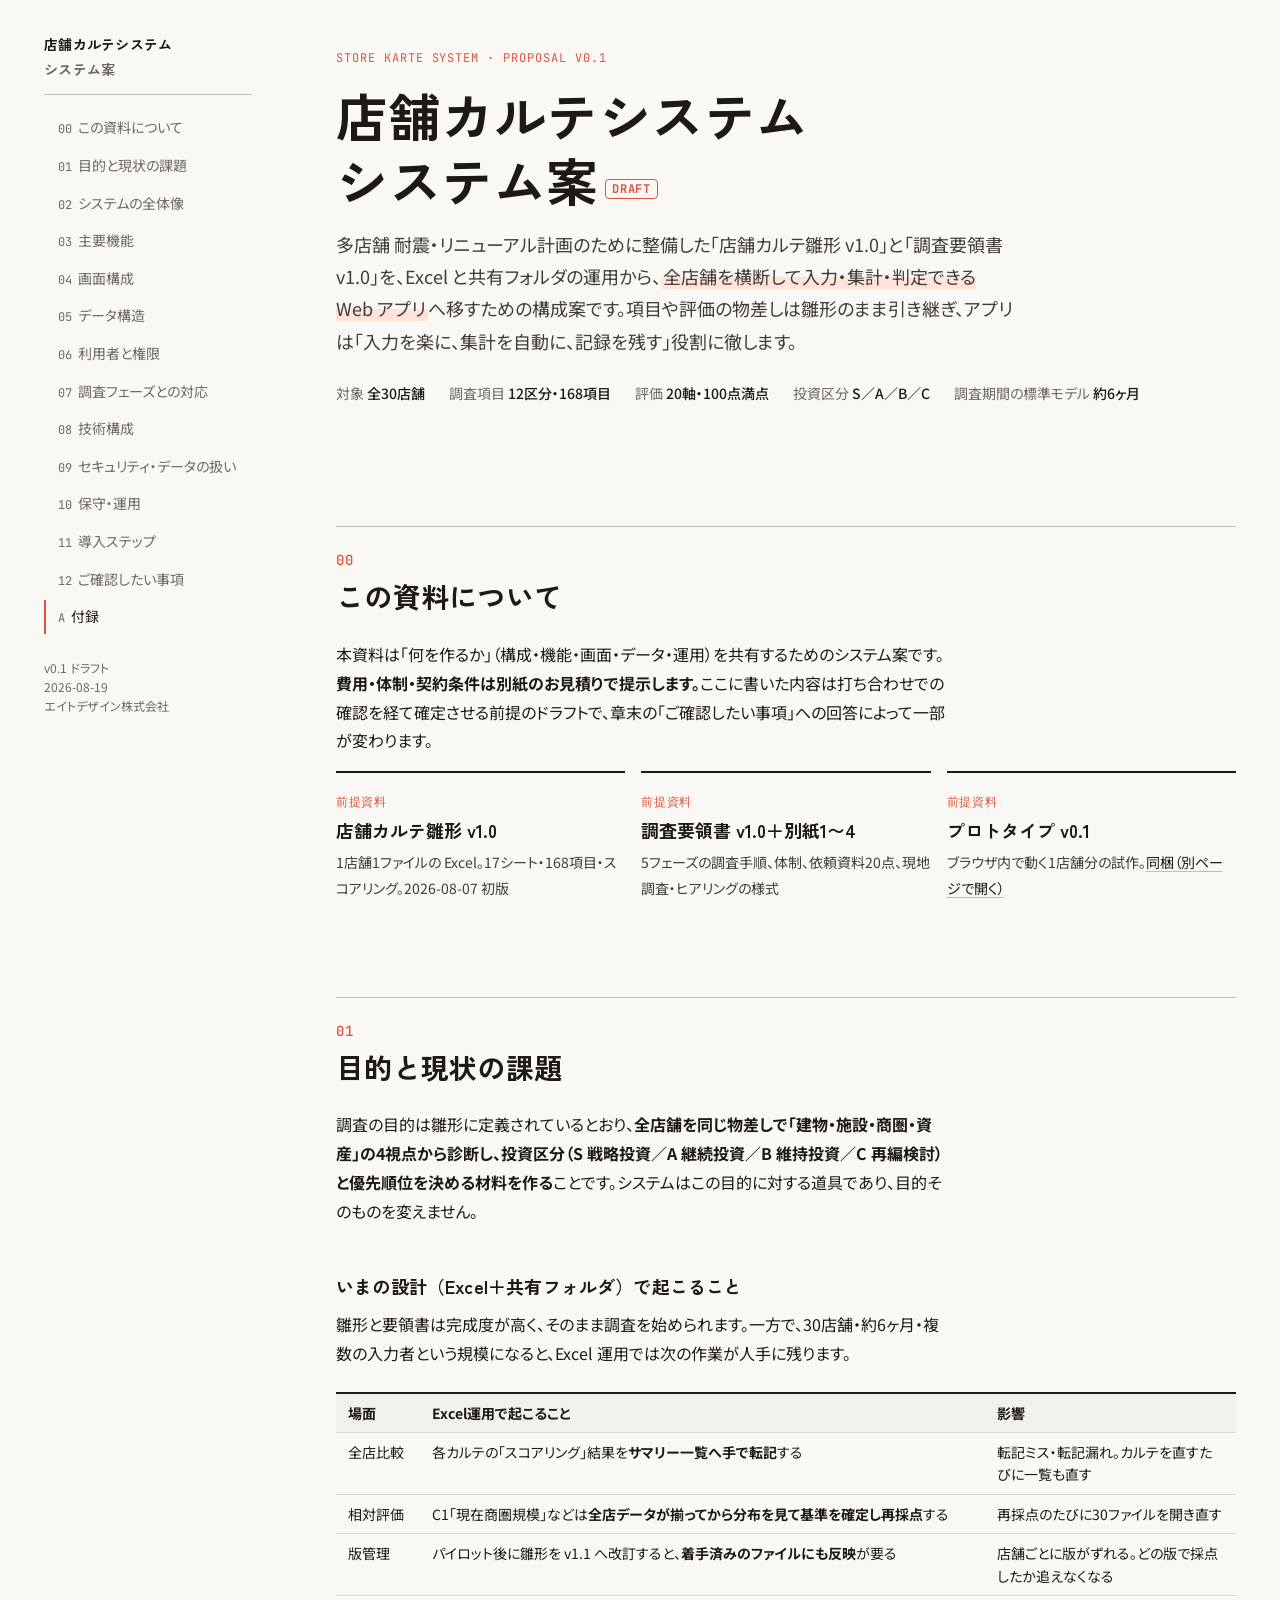
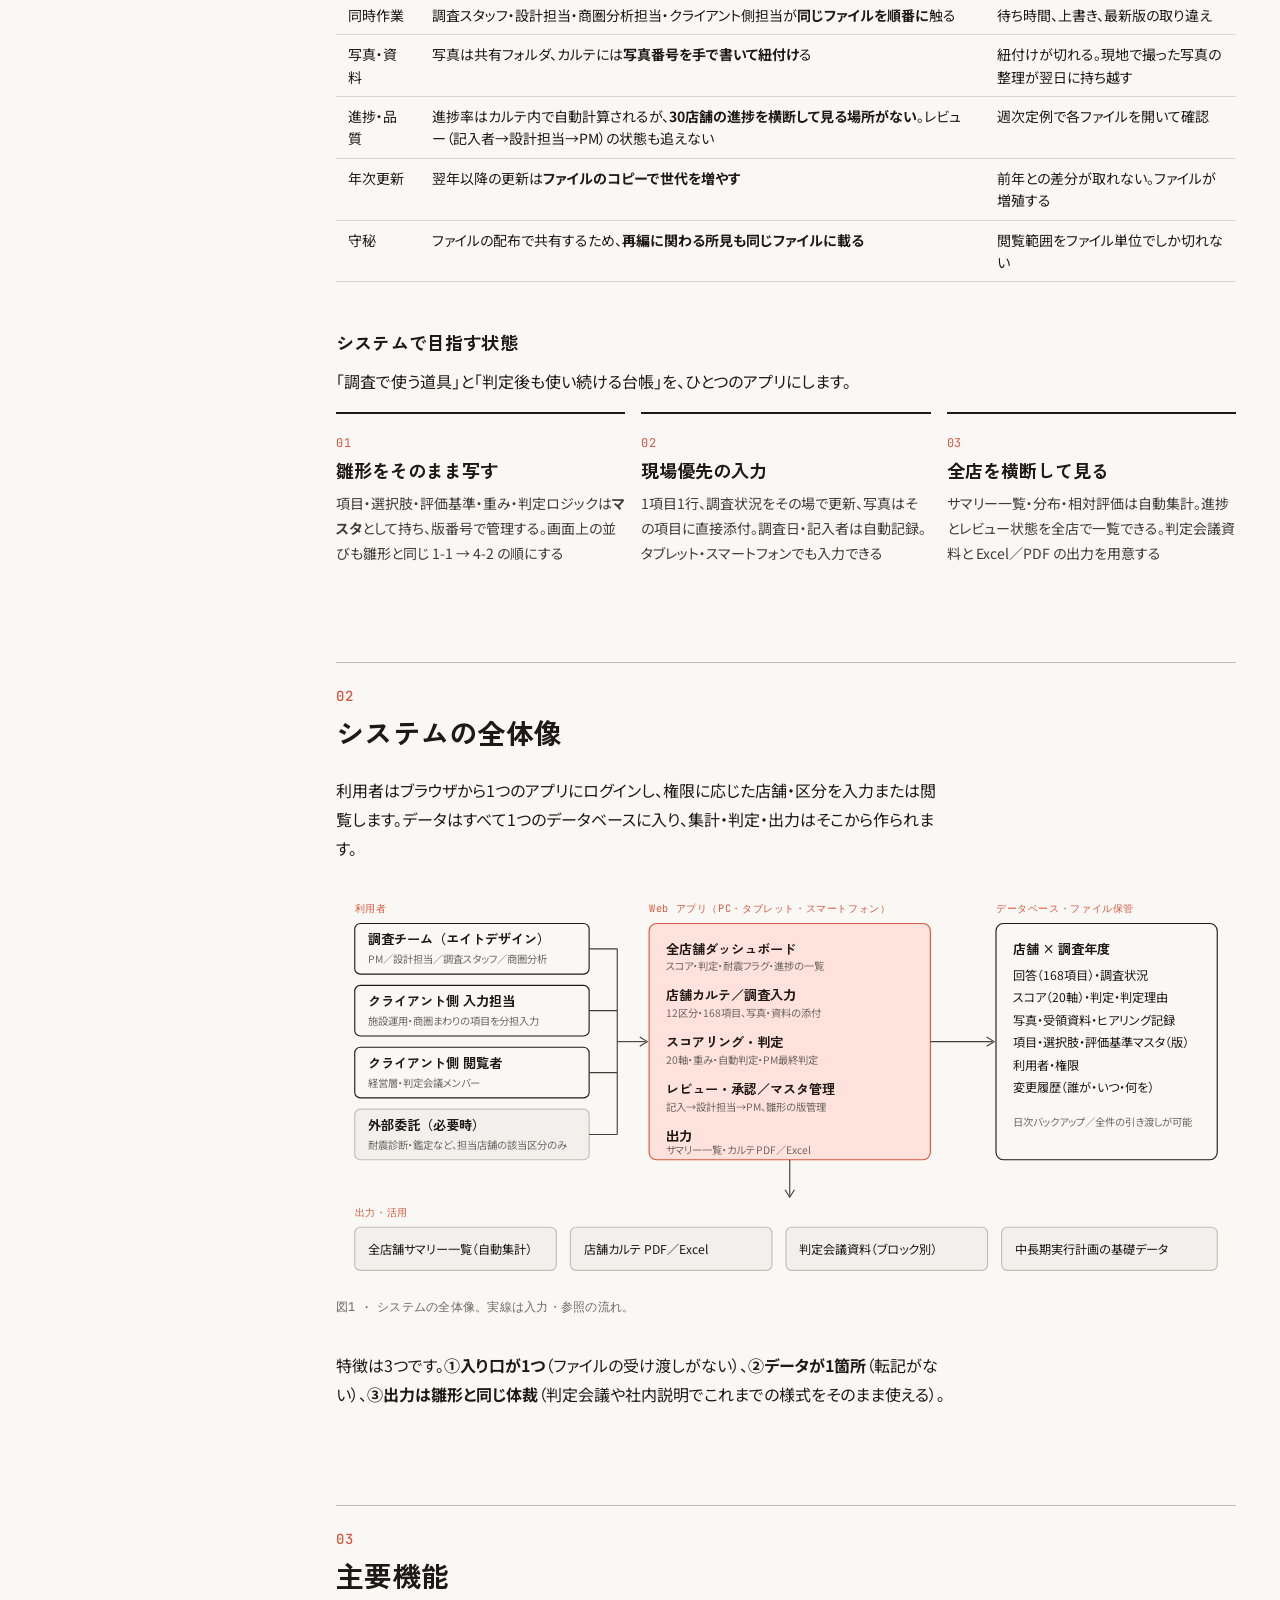
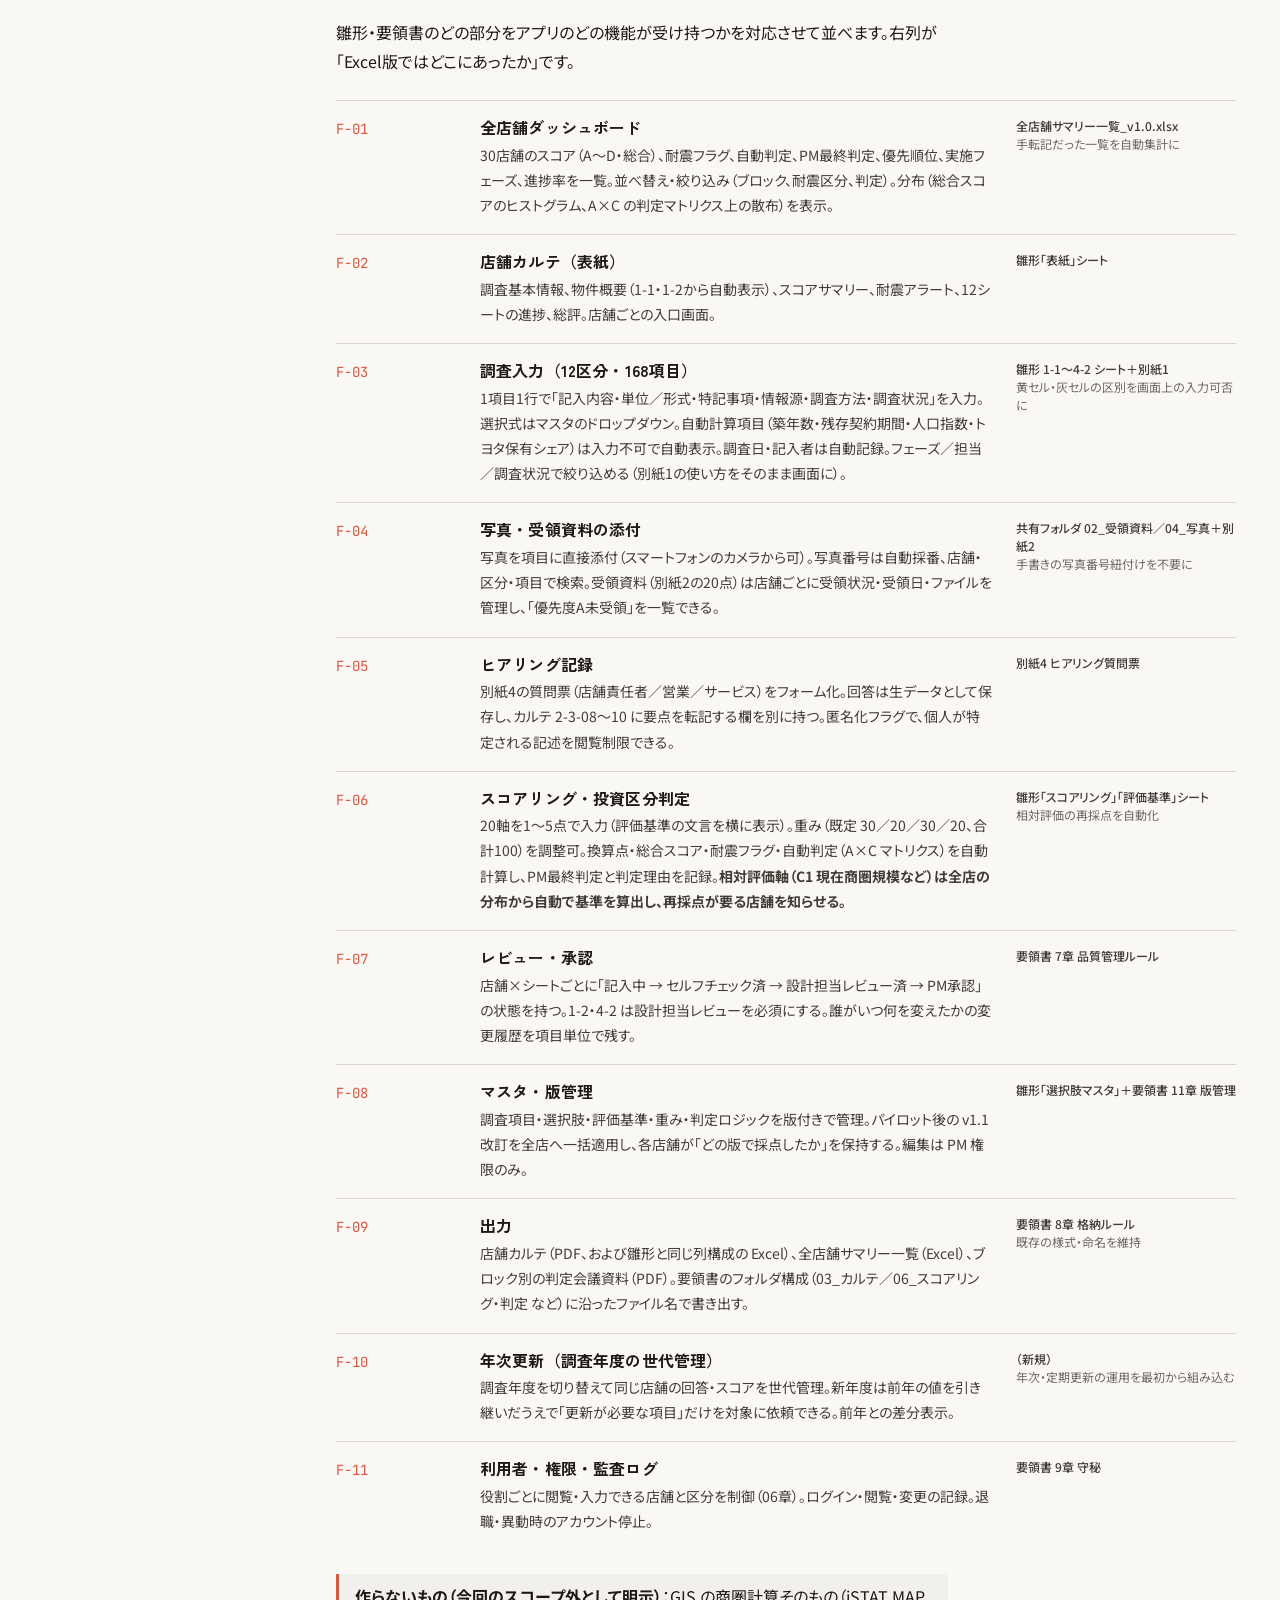
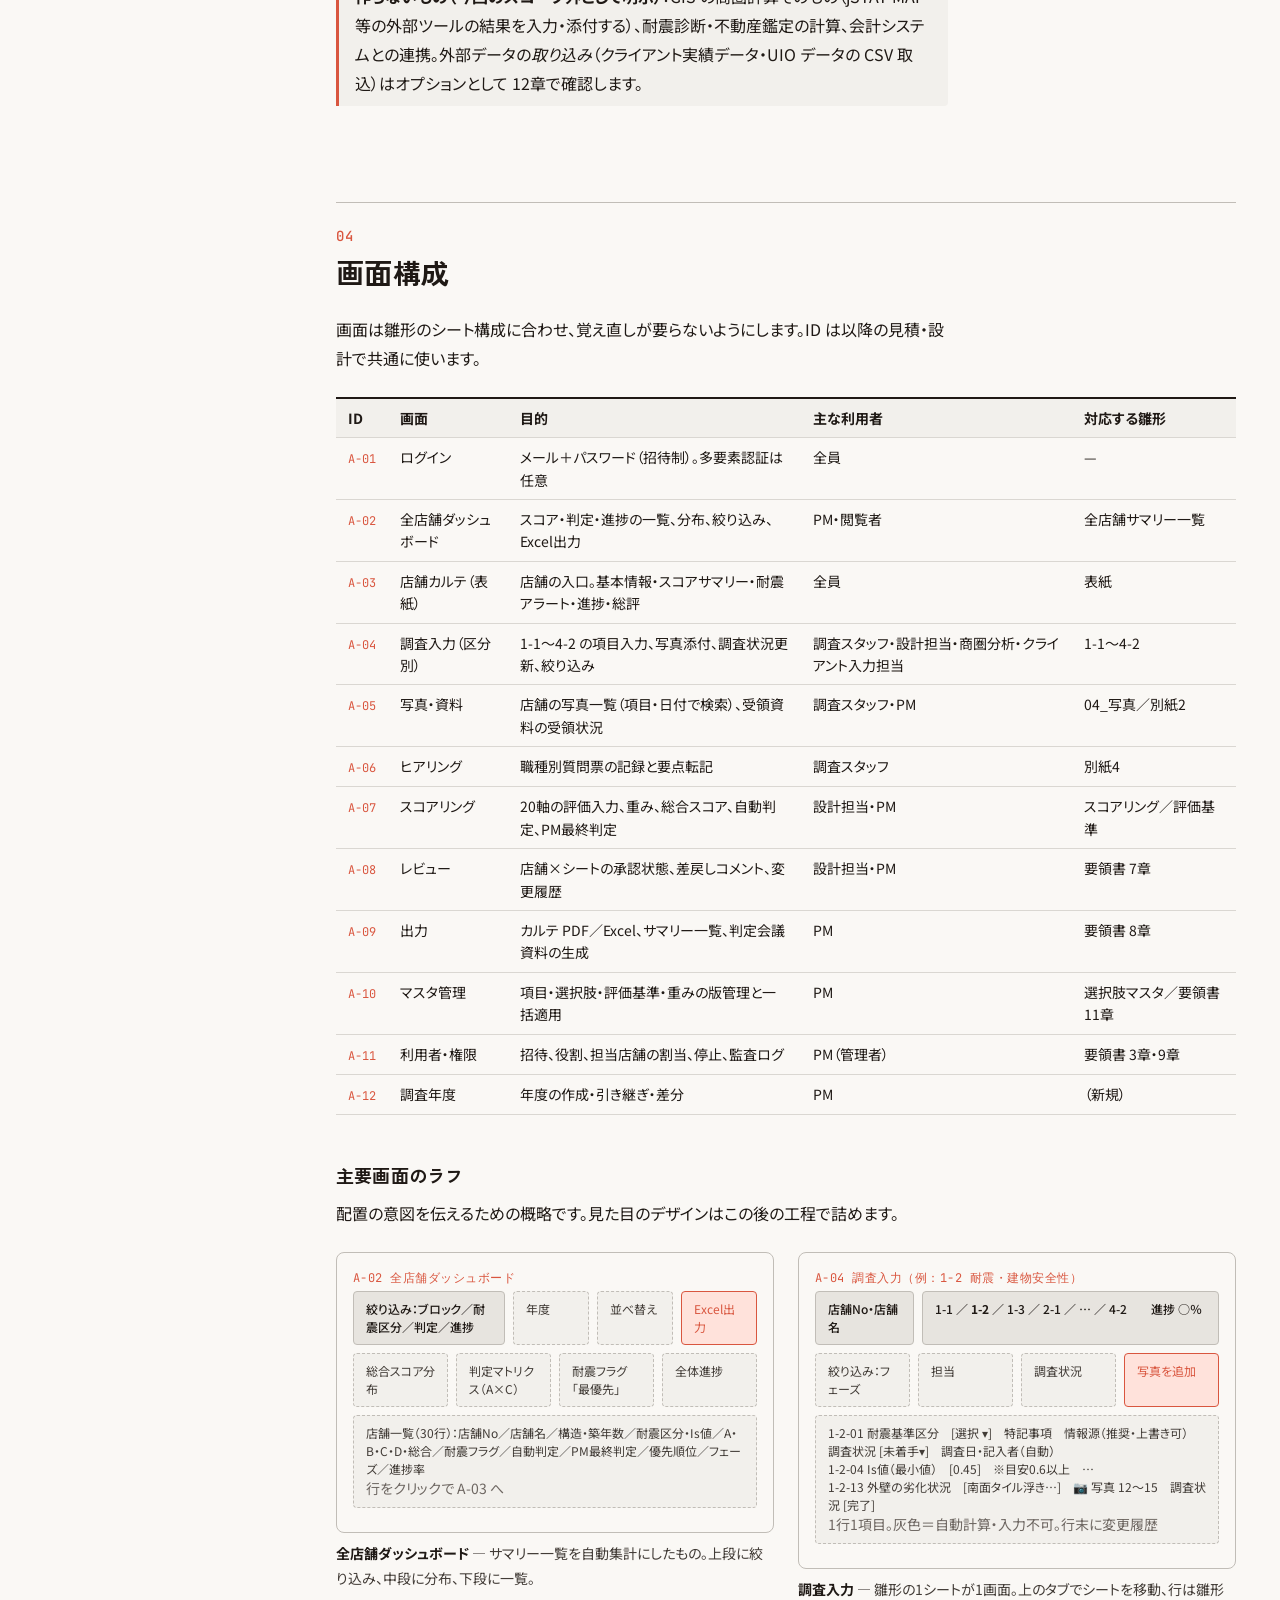
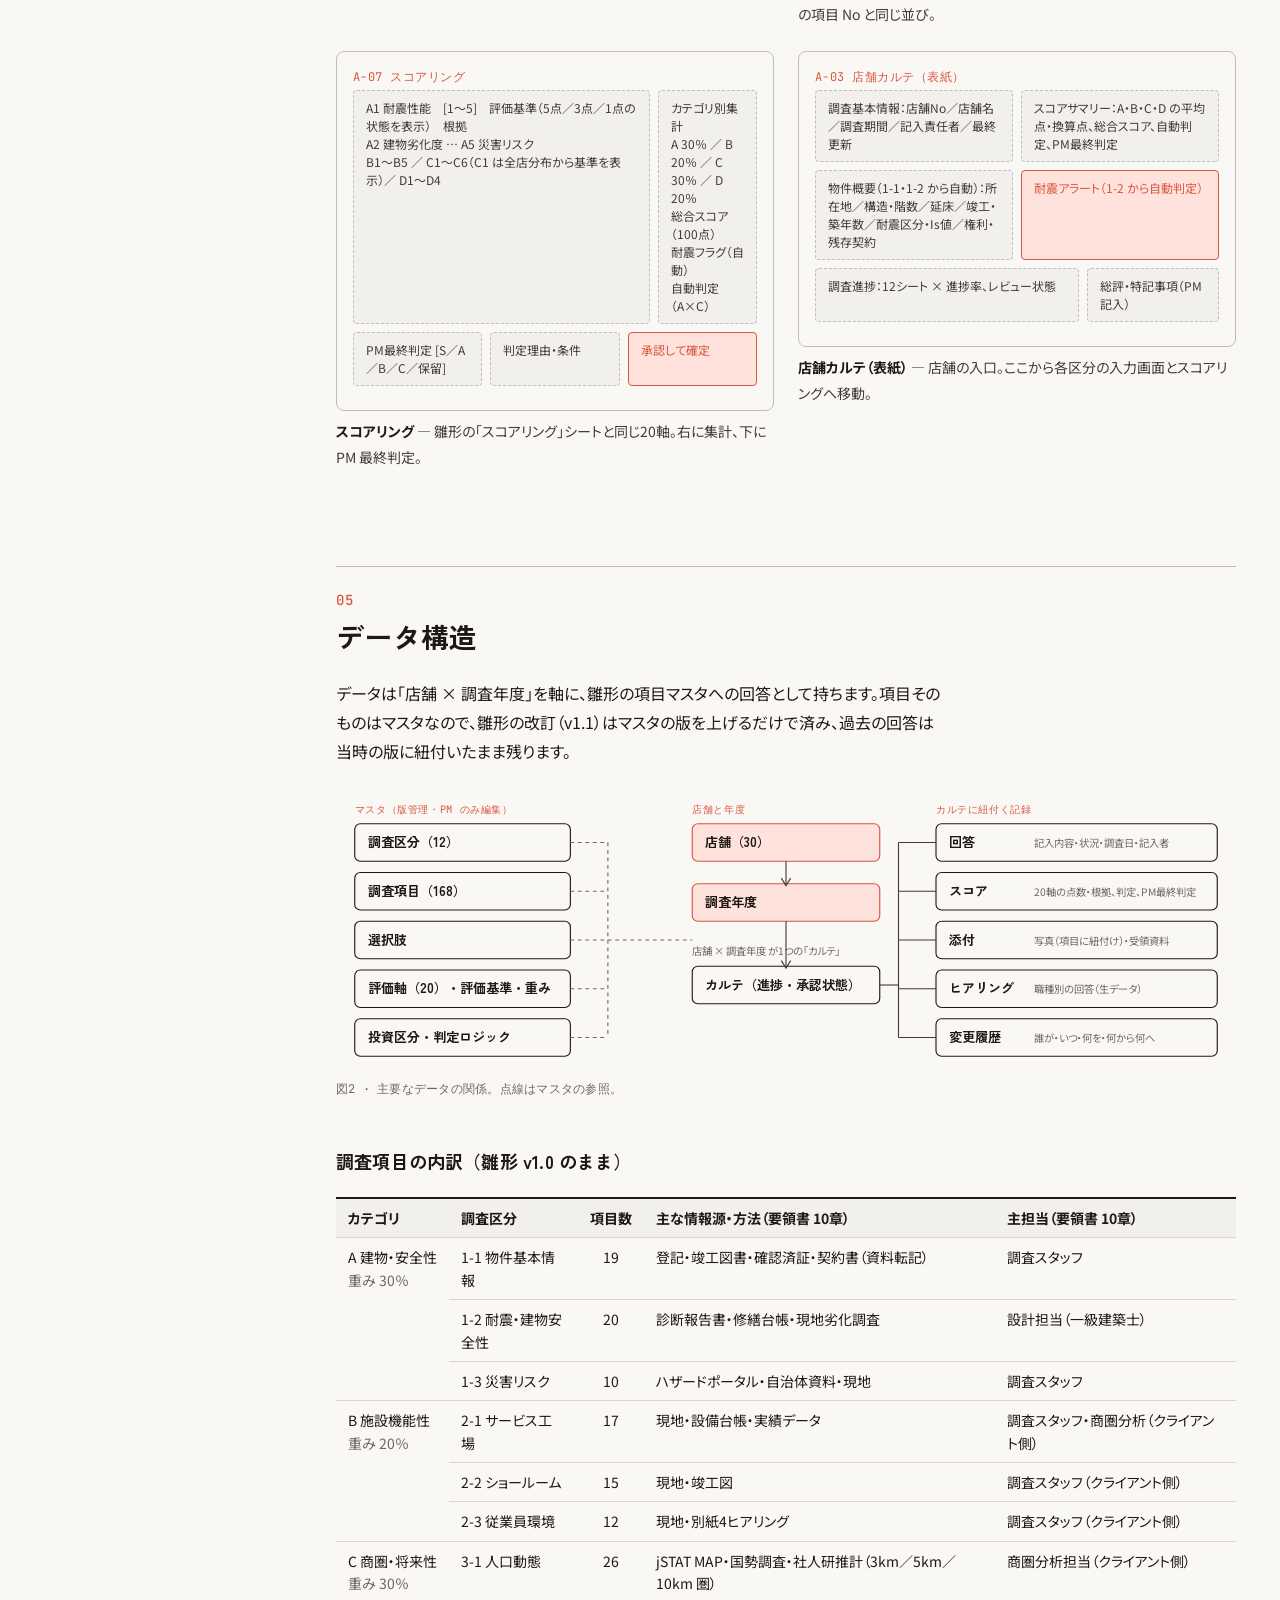
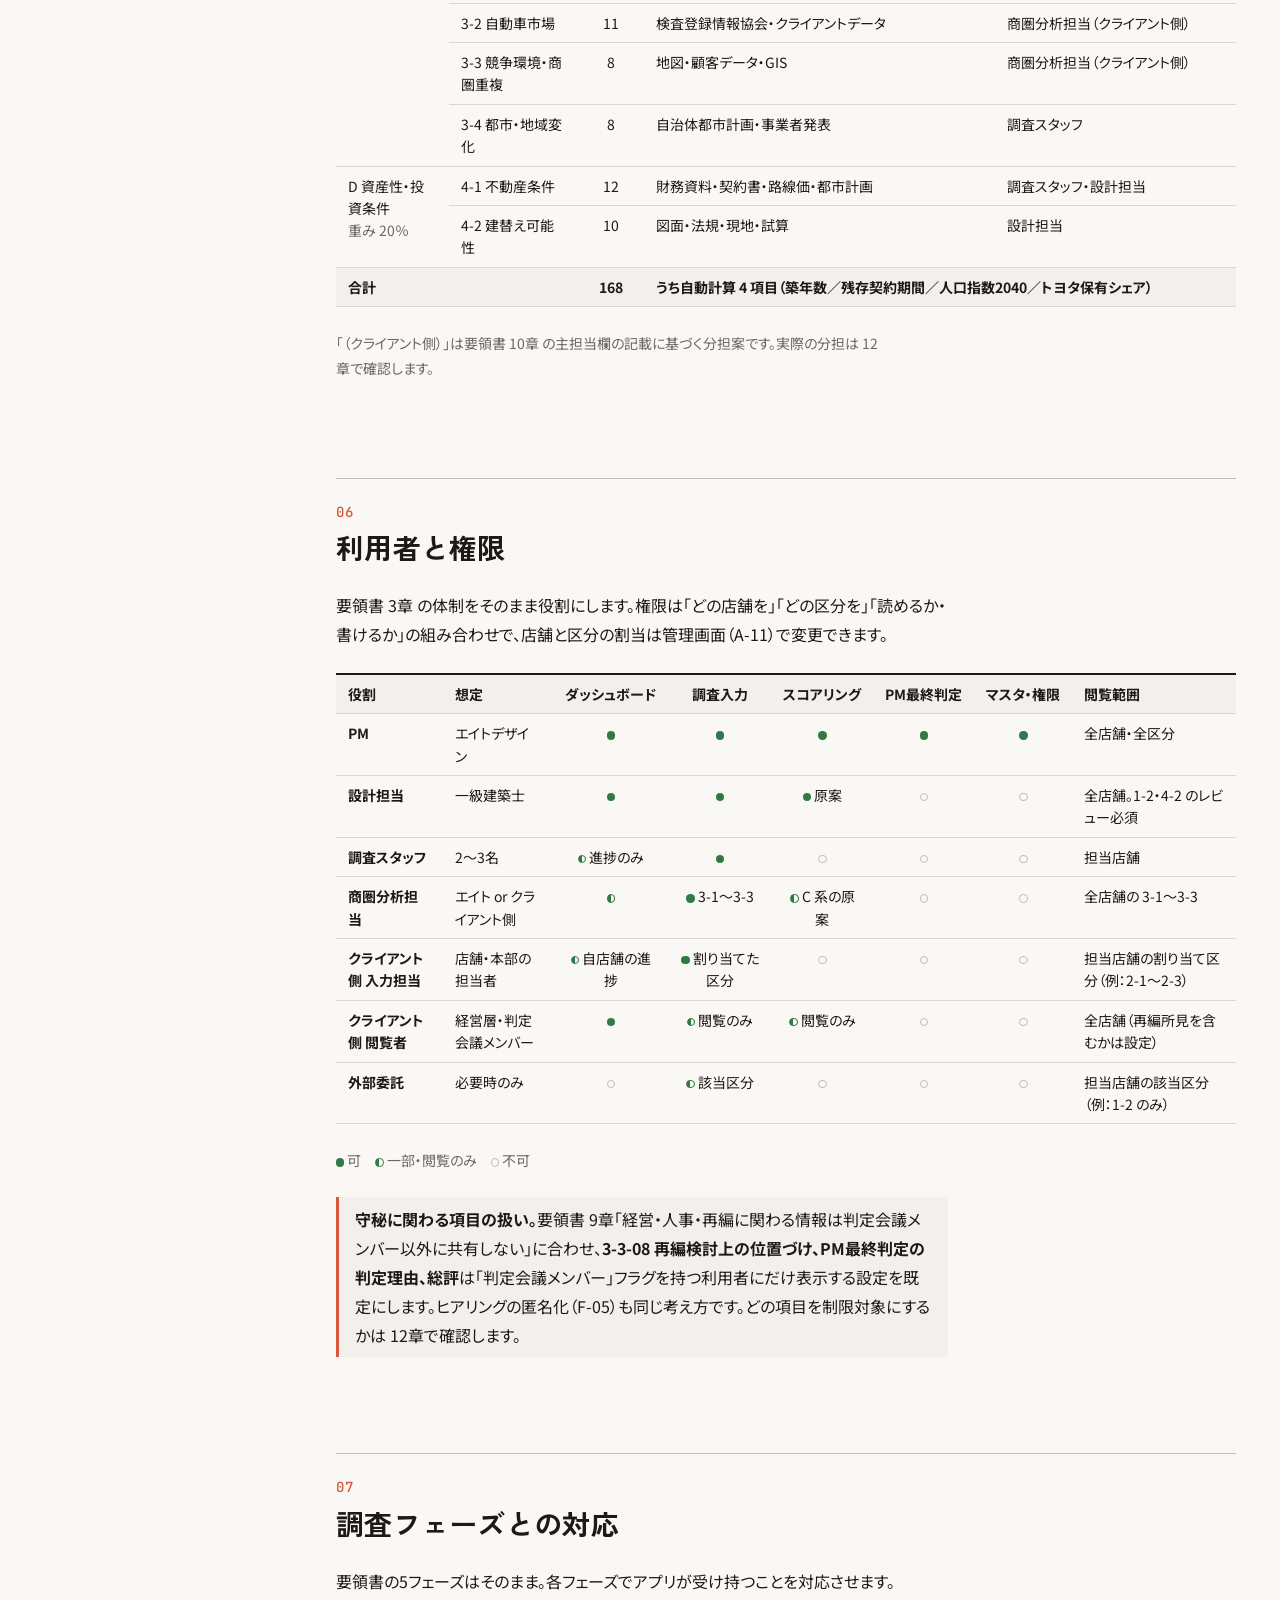
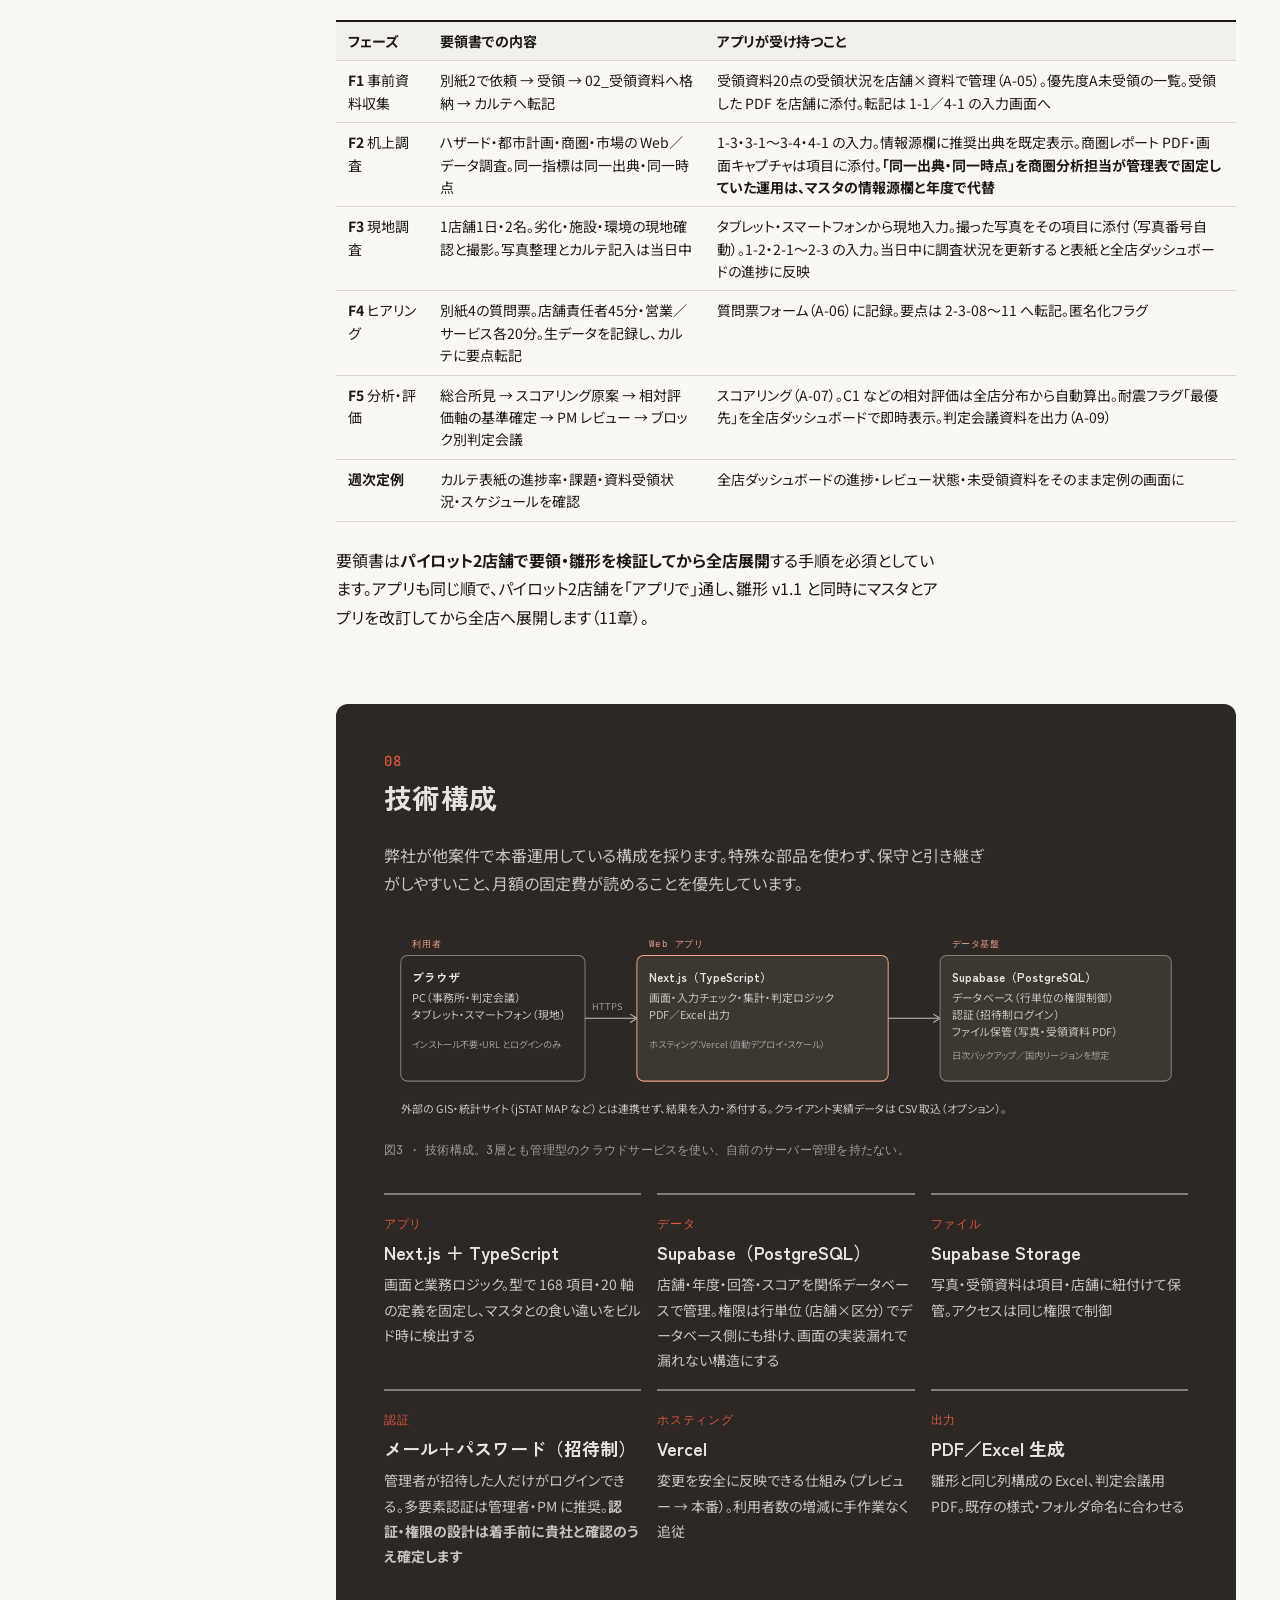
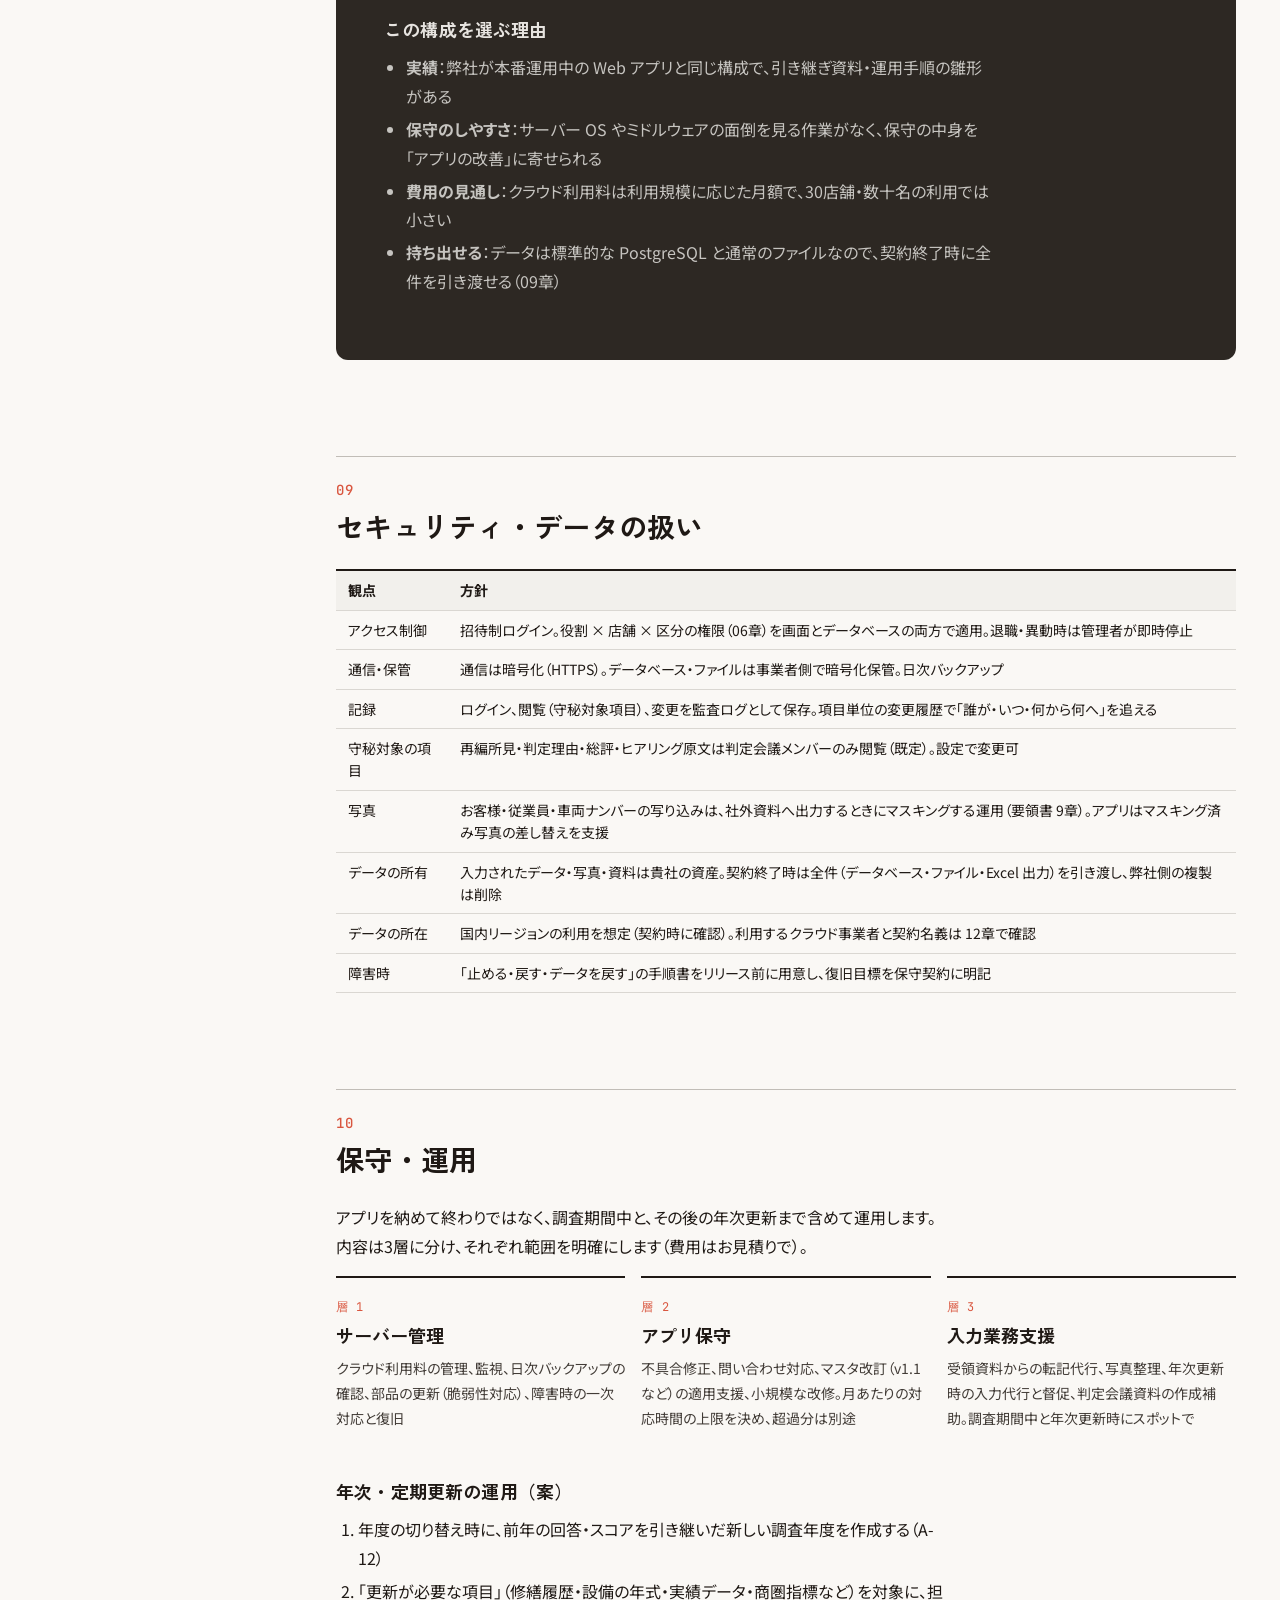
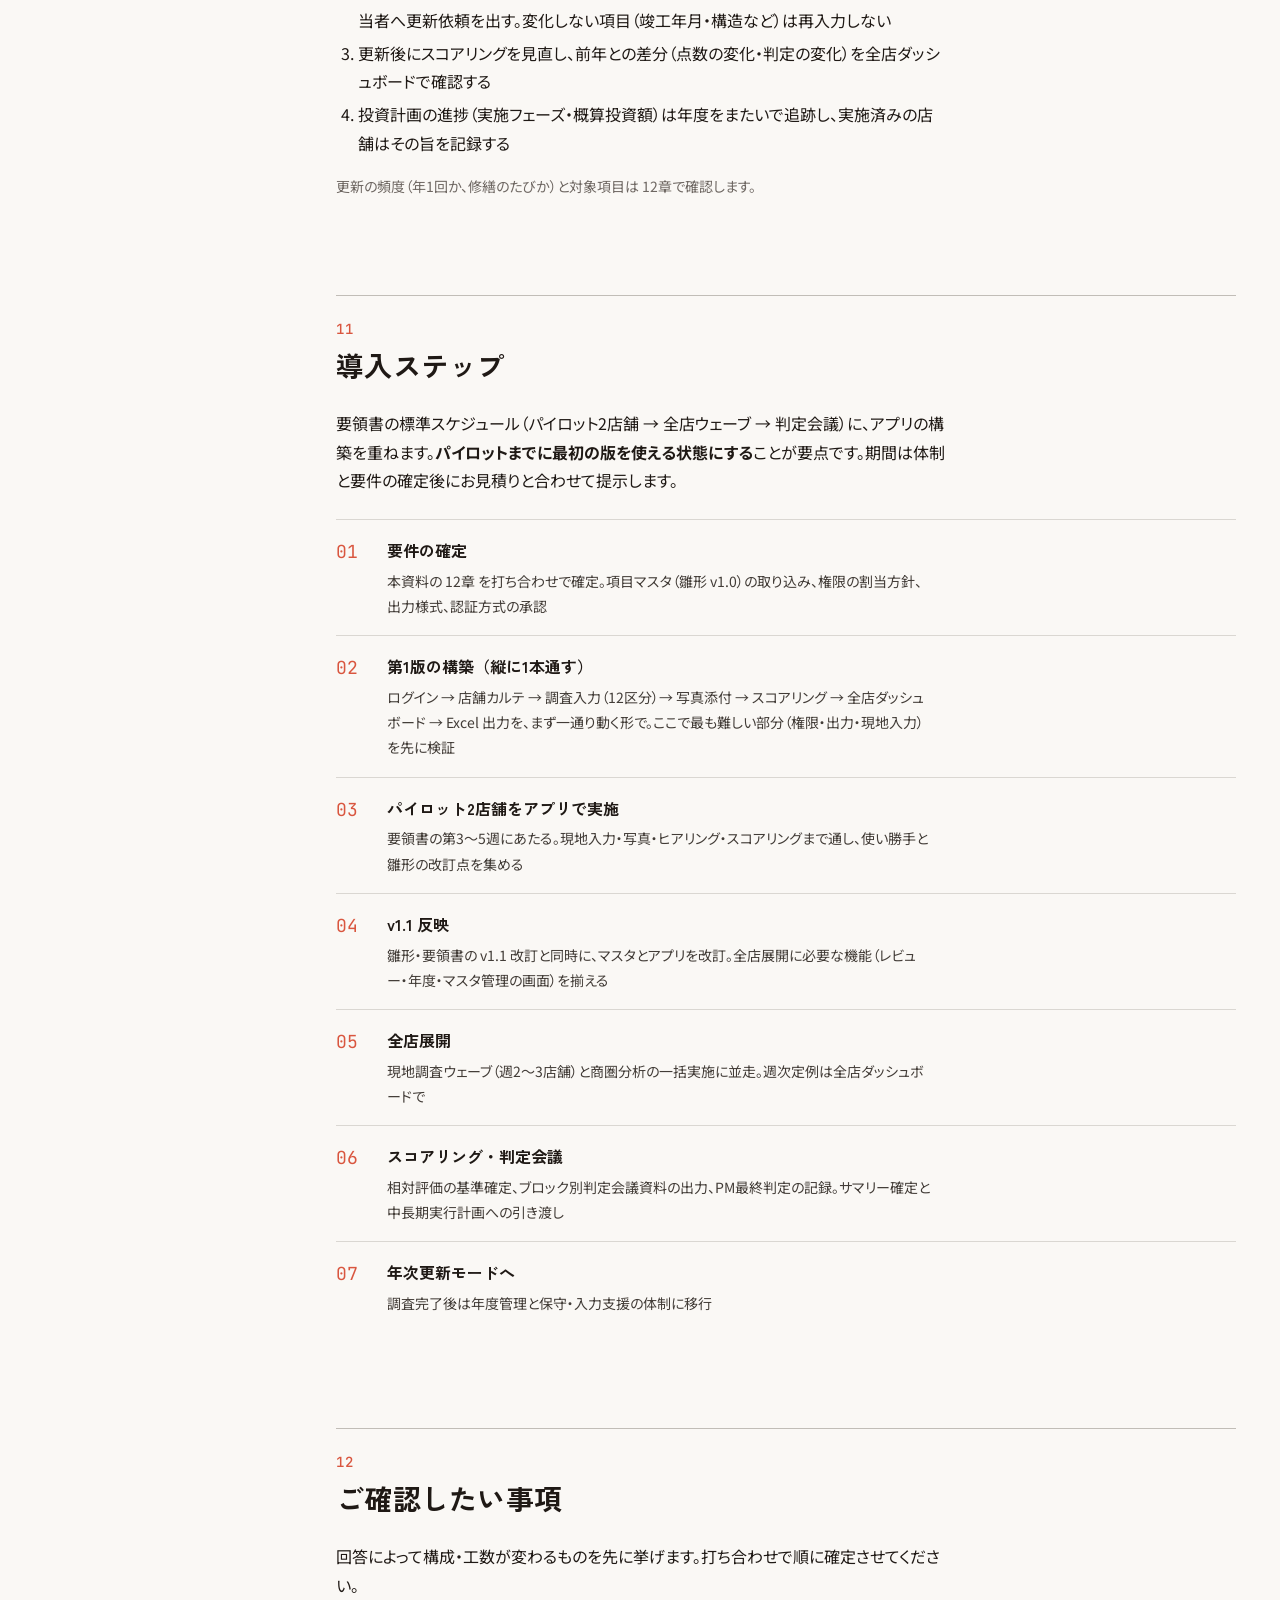
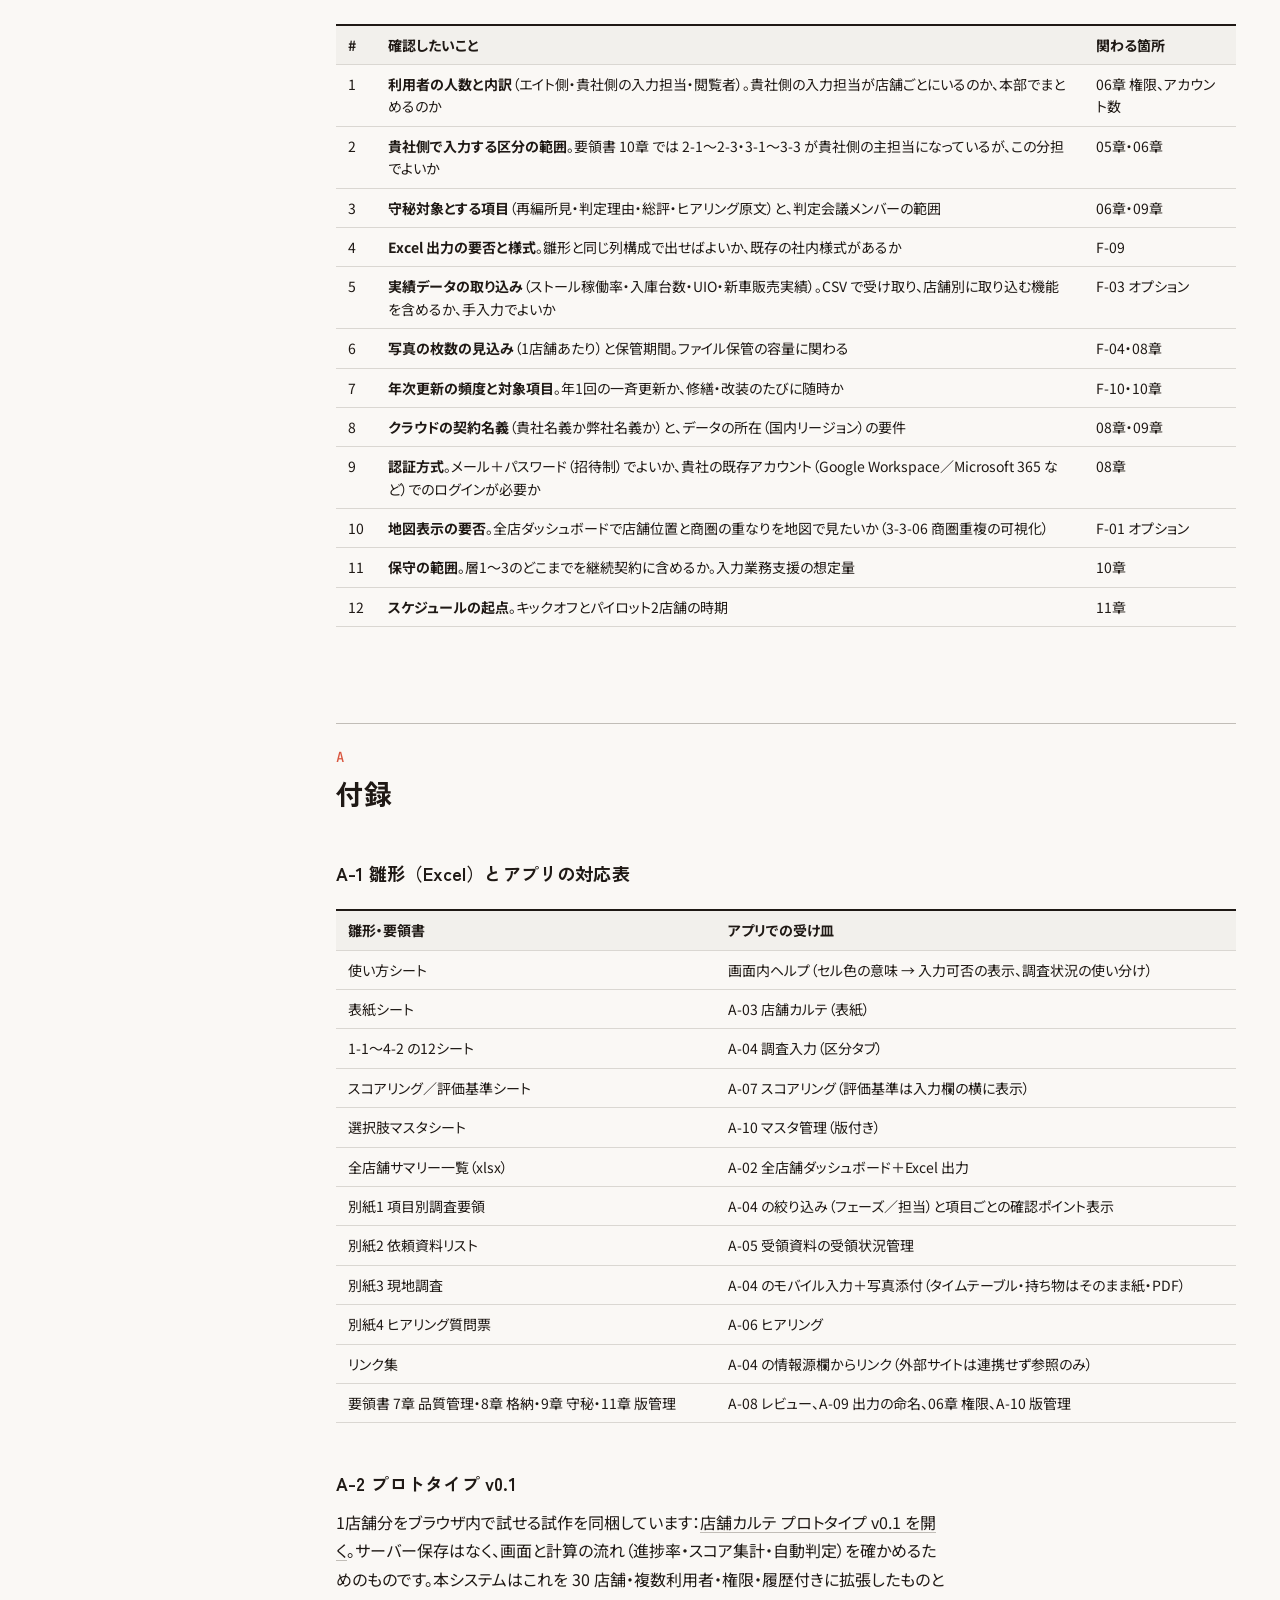
==== commit c7cc5a8c: "章参照の § を「N章」表記に変更（表示崩れ対応） Co-Authored-By: Claude Fable 5 <noreply@anthropic.com>" ====
--- a/index.html
+++ b/index.html
@@ -283,13 +283,13 @@
 <li><span class="id">F-04</span><div><h4>写真・受領資料の添付</h4><p>写真を項目に直接添付（スマートフォンのカメラから可）。写真番号は自動採番、店舗・区分・項目で検索。受領資料（別紙2の20点）は店舗ごとに受領状況・受領日・ファイルを管理し、「優先度A未受領」を一覧できる。</p></div><div class="from"><b>共有フォルダ 02_受領資料／04_写真＋別紙2</b>手書きの写真番号紐付けを不要に</div></li>
 <li><span class="id">F-05</span><div><h4>ヒアリング記録</h4><p>別紙4の質問票（店舗責任者／営業／サービス）をフォーム化。回答は生データとして保存し、カルテ 2-3-08〜10 に要点を転記する欄を別に持つ。匿名化フラグで、個人が特定される記述を閲覧制限できる。</p></div><div class="from"><b>別紙4 ヒアリング質問票</b></div></li>
 <li><span class="id">F-06</span><div><h4>スコアリング・投資区分判定</h4><p>20軸を1〜5点で入力（評価基準の文言を横に表示）。重み（既定 30／20／30／20、合計100）を調整可。換算点・総合スコア・耐震フラグ・自動判定（A×C マトリクス）を自動計算し、PM最終判定と判定理由を記録。<strong>相対評価軸（C1 現在商圏規模など）は全店の分布から自動で基準を算出し、再採点が要る店舗を知らせる。</strong></p></div><div class="from"><b>雛形「スコアリング」「評価基準」シート</b>相対評価の再採点を自動化</div></li>
-<li><span class="id">F-07</span><div><h4>レビュー・承認</h4><p>店舗×シートごとに「記入中 → セルフチェック済 → 設計担当レビュー済 → PM承認」の状態を持つ。1-2・4-2 は設計担当レビューを必須にする。誰がいつ何を変えたかの変更履歴を項目単位で残す。</p></div><div class="from"><b>要領書 §7 品質管理ルール</b></div></li>
-<li><span class="id">F-08</span><div><h4>マスタ・版管理</h4><p>調査項目・選択肢・評価基準・重み・判定ロジックを版付きで管理。パイロット後の v1.1 改訂を全店へ一括適用し、各店舗が「どの版で採点したか」を保持する。編集は PM 権限のみ。</p></div><div class="from"><b>雛形「選択肢マスタ」＋要領書 §11 版管理</b></div></li>
-<li><span class="id">F-09</span><div><h4>出力</h4><p>店舗カルテ（PDF、および雛形と同じ列構成の Excel）、全店舗サマリー一覧（Excel）、ブロック別の判定会議資料（PDF）。要領書のフォルダ構成（03_カルテ／06_スコアリング・判定 など）に沿ったファイル名で書き出す。</p></div><div class="from"><b>要領書 §8 格納ルール</b>既存の様式・命名を維持</div></li>
+<li><span class="id">F-07</span><div><h4>レビュー・承認</h4><p>店舗×シートごとに「記入中 → セルフチェック済 → 設計担当レビュー済 → PM承認」の状態を持つ。1-2・4-2 は設計担当レビューを必須にする。誰がいつ何を変えたかの変更履歴を項目単位で残す。</p></div><div class="from"><b>要領書 7章 品質管理ルール</b></div></li>
+<li><span class="id">F-08</span><div><h4>マスタ・版管理</h4><p>調査項目・選択肢・評価基準・重み・判定ロジックを版付きで管理。パイロット後の v1.1 改訂を全店へ一括適用し、各店舗が「どの版で採点したか」を保持する。編集は PM 権限のみ。</p></div><div class="from"><b>雛形「選択肢マスタ」＋要領書 11章 版管理</b></div></li>
+<li><span class="id">F-09</span><div><h4>出力</h4><p>店舗カルテ（PDF、および雛形と同じ列構成の Excel）、全店舗サマリー一覧（Excel）、ブロック別の判定会議資料（PDF）。要領書のフォルダ構成（03_カルテ／06_スコアリング・判定 など）に沿ったファイル名で書き出す。</p></div><div class="from"><b>要領書 8章 格納ルール</b>既存の様式・命名を維持</div></li>
 <li><span class="id">F-10</span><div><h4>年次更新（調査年度の世代管理）</h4><p>調査年度を切り替えて同じ店舗の回答・スコアを世代管理。新年度は前年の値を引き継いだうえで「更新が必要な項目」だけを対象に依頼できる。前年との差分表示。</p></div><div class="from"><b>（新規）</b>年次・定期更新の運用を最初から組み込む</div></li>
-<li><span class="id">F-11</span><div><h4>利用者・権限・監査ログ</h4><p>役割ごとに閲覧・入力できる店舗と区分を制御（§06）。ログイン・閲覧・変更の記録。退職・異動時のアカウント停止。</p></div><div class="from"><b>要領書 §9 守秘</b></div></li>
+<li><span class="id">F-11</span><div><h4>利用者・権限・監査ログ</h4><p>役割ごとに閲覧・入力できる店舗と区分を制御（06章）。ログイン・閲覧・変更の記録。退職・異動時のアカウント停止。</p></div><div class="from"><b>要領書 9章 守秘</b></div></li>
 </ul>
-<div class="note"><p><strong>作らないもの（今回のスコープ外として明示）</strong>：GIS の商圏計算そのもの（jSTAT MAP 等の外部ツールの結果を入力・添付する）、耐震診断・不動産鑑定の計算、会計システムとの連携。外部データの<em>取り込み</em>（クライアント実績データ・UIO データの CSV 取込）はオプションとして §12 で確認します。</p></div>
+<div class="note"><p><strong>作らないもの（今回のスコープ外として明示）</strong>：GIS の商圏計算そのもの（jSTAT MAP 等の外部ツールの結果を入力・添付する）、耐震診断・不動産鑑定の計算、会計システムとの連携。外部データの<em>取り込み</em>（クライアント実績データ・UIO データの CSV 取込）はオプションとして 12章で確認します。</p></div>
 </section>
 
 <section id="s4">
@@ -305,10 +305,10 @@
 <tr><td><span class="id">A-05</span></td><td>写真・資料</td><td>店舗の写真一覧（項目・日付で検索）、受領資料の受領状況</td><td>調査スタッフ・PM</td><td>04_写真／別紙2</td></tr>
 <tr><td><span class="id">A-06</span></td><td>ヒアリング</td><td>職種別質問票の記録と要点転記</td><td>調査スタッフ</td><td>別紙4</td></tr>
 <tr><td><span class="id">A-07</span></td><td>スコアリング</td><td>20軸の評価入力、重み、総合スコア、自動判定、PM最終判定</td><td>設計担当・PM</td><td>スコアリング／評価基準</td></tr>
-<tr><td><span class="id">A-08</span></td><td>レビュー</td><td>店舗×シートの承認状態、差戻しコメント、変更履歴</td><td>設計担当・PM</td><td>要領書 §7</td></tr>
-<tr><td><span class="id">A-09</span></td><td>出力</td><td>カルテ PDF／Excel、サマリー一覧、判定会議資料の生成</td><td>PM</td><td>要領書 §8</td></tr>
-<tr><td><span class="id">A-10</span></td><td>マスタ管理</td><td>項目・選択肢・評価基準・重みの版管理と一括適用</td><td>PM</td><td>選択肢マスタ／§11</td></tr>
-<tr><td><span class="id">A-11</span></td><td>利用者・権限</td><td>招待、役割、担当店舗の割当、停止、監査ログ</td><td>PM（管理者）</td><td>要領書 §3・§9</td></tr>
+<tr><td><span class="id">A-08</span></td><td>レビュー</td><td>店舗×シートの承認状態、差戻しコメント、変更履歴</td><td>設計担当・PM</td><td>要領書 7章</td></tr>
+<tr><td><span class="id">A-09</span></td><td>出力</td><td>カルテ PDF／Excel、サマリー一覧、判定会議資料の生成</td><td>PM</td><td>要領書 8章</td></tr>
+<tr><td><span class="id">A-10</span></td><td>マスタ管理</td><td>項目・選択肢・評価基準・重みの版管理と一括適用</td><td>PM</td><td>選択肢マスタ／要領書 11章</td></tr>
+<tr><td><span class="id">A-11</span></td><td>利用者・権限</td><td>招待、役割、担当店舗の割当、停止、監査ログ</td><td>PM（管理者）</td><td>要領書 3章・9章</td></tr>
 <tr><td><span class="id">A-12</span></td><td>調査年度</td><td>年度の作成・引き継ぎ・差分</td><td>PM</td><td>（新規）</td></tr>
 </tbody></table></div>
 
@@ -377,7 +377,7 @@
 
 <h3>調査項目の内訳（雛形 v1.0 のまま）</h3>
 <div class="tbl"><table>
-<thead><tr><th>カテゴリ</th><th>調査区分</th><th class="c">項目数</th><th>主な情報源・方法（要領書 §10）</th><th>主担当（要領書 §10）</th></tr></thead>
+<thead><tr><th>カテゴリ</th><th>調査区分</th><th class="c">項目数</th><th>主な情報源・方法（要領書 10章）</th><th>主担当（要領書 10章）</th></tr></thead>
 <tbody>
 <tr><td rowspan="3">A 建物・安全性<br><span class="small">重み 30％</span></td><td>1-1 物件基本情報</td><td class="c">19</td><td>登記・竣工図書・確認済証・契約書（資料転記）</td><td>調査スタッフ</td></tr>
 <tr><td>1-2 耐震・建物安全性</td><td class="c">20</td><td>診断報告書・修繕台帳・現地劣化調査</td><td>設計担当（一級建築士）</td></tr>
@@ -393,12 +393,12 @@
 <tr><td>4-2 建替え可能性</td><td class="c">10</td><td>図面・法規・現地・試算</td><td>設計担当</td></tr>
 <tr><th colspan="2">合計</th><th class="c">168</th><th colspan="2">うち自動計算 4 項目（築年数／残存契約期間／人口指数2040／トヨタ保有シェア）</th></tr>
 </tbody></table></div>
-<p class="small">「（クライアント側）」は要領書 §10 の主担当欄の記載に基づく分担案です。実際の分担は §12 で確認します。</p>
+<p class="small">「（クライアント側）」は要領書 10章 の主担当欄の記載に基づく分担案です。実際の分担は 12章で確認します。</p>
 </section>
 
 <section id="s6">
 <h2><span class="num">06</span>利用者と権限</h2>
-<p>要領書 §3 の体制をそのまま役割にします。権限は「どの店舗を」「どの区分を」「読めるか・書けるか」の組み合わせで、店舗と区分の割当は管理画面（A-11）で変更できます。</p>
+<p>要領書 3章 の体制をそのまま役割にします。権限は「どの店舗を」「どの区分を」「読めるか・書けるか」の組み合わせで、店舗と区分の割当は管理画面（A-11）で変更できます。</p>
 <div class="tbl"><table>
 <thead><tr><th>役割</th><th>想定</th><th class="c">ダッシュボード</th><th class="c">調査入力</th><th class="c">スコアリング</th><th class="c">PM最終判定</th><th class="c">マスタ・権限</th><th>閲覧範囲</th></tr></thead>
 <tbody>
@@ -411,7 +411,7 @@
 <tr><td><b>外部委託</b></td><td>必要時のみ</td><td class="c"><span class="dot no"></span></td><td class="c"><span class="dot half"></span> 該当区分</td><td class="c"><span class="dot no"></span></td><td class="c"><span class="dot no"></span></td><td class="c"><span class="dot no"></span></td><td>担当店舗の該当区分（例：1-2 のみ）</td></tr>
 </tbody></table></div>
 <p class="small"><span class="dot"></span> 可　<span class="dot half"></span> 一部・閲覧のみ　<span class="dot no"></span> 不可</p>
-<div class="note"><p><strong>守秘に関わる項目の扱い。</strong>要領書 §9「経営・人事・再編に関わる情報は判定会議メンバー以外に共有しない」に合わせ、<strong>3-3-08 再編検討上の位置づけ、PM最終判定の判定理由、総評</strong>は「判定会議メンバー」フラグを持つ利用者にだけ表示する設定を既定にします。ヒアリングの匿名化（F-05）も同じ考え方です。どの項目を制限対象にするかは §12 で確認します。</p></div>
+<div class="note"><p><strong>守秘に関わる項目の扱い。</strong>要領書 9章「経営・人事・再編に関わる情報は判定会議メンバー以外に共有しない」に合わせ、<strong>3-3-08 再編検討上の位置づけ、PM最終判定の判定理由、総評</strong>は「判定会議メンバー」フラグを持つ利用者にだけ表示する設定を既定にします。ヒアリングの匿名化（F-05）も同じ考え方です。どの項目を制限対象にするかは 12章で確認します。</p></div>
 </section>
 
 <section id="s7">
@@ -427,7 +427,7 @@
 <tr><td><b>F5</b> 分析・評価</td><td>総合所見 → スコアリング原案 → 相対評価軸の基準確定 → PM レビュー → ブロック別判定会議</td><td>スコアリング（A-07）。C1 などの相対評価は全店分布から自動算出。耐震フラグ「最優先」を全店ダッシュボードで即時表示。判定会議資料を出力（A-09）</td></tr>
 <tr><td><b>週次定例</b></td><td>カルテ表紙の進捗率・課題・資料受領状況・スケジュールを確認</td><td>全店ダッシュボードの進捗・レビュー状態・未受領資料をそのまま定例の画面に</td></tr>
 </tbody></table></div>
-<p>要領書は<strong>パイロット2店舗で要領・雛形を検証してから全店展開</strong>する手順を必須としています。アプリも同じ順で、パイロット2店舗を「アプリで」通し、雛形 v1.1 と同時にマスタとアプリを改訂してから全店へ展開します（§11）。</p>
+<p>要領書は<strong>パイロット2店舗で要領・雛形を検証してから全店展開</strong>する手順を必須としています。アプリも同じ順で、パイロット2店舗を「アプリで」通し、雛形 v1.1 と同時にマスタとアプリを改訂してから全店へ展開します（11章）。</p>
 </section>
 
 <section id="s8" class="band">
@@ -474,7 +474,7 @@
   <li><strong>実績</strong>：弊社が本番運用中の Web アプリと同じ構成で、引き継ぎ資料・運用手順の雛形がある</li>
   <li><strong>保守のしやすさ</strong>：サーバー OS やミドルウェアの面倒を見る作業がなく、保守の中身を「アプリの改善」に寄せられる</li>
   <li><strong>費用の見通し</strong>：クラウド利用料は利用規模に応じた月額で、30店舗・数十名の利用では小さい</li>
-  <li><strong>持ち出せる</strong>：データは標準的な PostgreSQL と通常のファイルなので、契約終了時に全件を引き渡せる（§09）</li>
+  <li><strong>持ち出せる</strong>：データは標準的な PostgreSQL と通常のファイルなので、契約終了時に全件を引き渡せる（09章）</li>
 </ul>
 </section>
 
@@ -483,13 +483,13 @@
 <div class="tbl"><table>
 <thead><tr><th style="width:8em">観点</th><th>方針</th></tr></thead>
 <tbody>
-<tr><td>アクセス制御</td><td>招待制ログイン。役割 × 店舗 × 区分の権限（§06）を画面とデータベースの両方で適用。退職・異動時は管理者が即時停止</td></tr>
+<tr><td>アクセス制御</td><td>招待制ログイン。役割 × 店舗 × 区分の権限（06章）を画面とデータベースの両方で適用。退職・異動時は管理者が即時停止</td></tr>
 <tr><td>通信・保管</td><td>通信は暗号化（HTTPS）。データベース・ファイルは事業者側で暗号化保管。日次バックアップ</td></tr>
 <tr><td>記録</td><td>ログイン、閲覧（守秘対象項目）、変更を監査ログとして保存。項目単位の変更履歴で「誰が・いつ・何から何へ」を追える</td></tr>
 <tr><td>守秘対象の項目</td><td>再編所見・判定理由・総評・ヒアリング原文は判定会議メンバーのみ閲覧（既定）。設定で変更可</td></tr>
-<tr><td>写真</td><td>お客様・従業員・車両ナンバーの写り込みは、社外資料へ出力するときにマスキングする運用（要領書 §9）。アプリはマスキング済み写真の差し替えを支援</td></tr>
+<tr><td>写真</td><td>お客様・従業員・車両ナンバーの写り込みは、社外資料へ出力するときにマスキングする運用（要領書 9章）。アプリはマスキング済み写真の差し替えを支援</td></tr>
 <tr><td>データの所有</td><td>入力されたデータ・写真・資料は貴社の資産。契約終了時は全件（データベース・ファイル・Excel 出力）を引き渡し、弊社側の複製は削除</td></tr>
-<tr><td>データの所在</td><td>国内リージョンの利用を想定（契約時に確認）。利用するクラウド事業者と契約名義は §12 で確認</td></tr>
+<tr><td>データの所在</td><td>国内リージョンの利用を想定（契約時に確認）。利用するクラウド事業者と契約名義は 12章で確認</td></tr>
 <tr><td>障害時</td><td>「止める・戻す・データを戻す」の手順書をリリース前に用意し、復旧目標を保守契約に明記</td></tr>
 </tbody></table></div>
 </section>
@@ -509,14 +509,14 @@
   <li>更新後にスコアリングを見直し、前年との差分（点数の変化・判定の変化）を全店ダッシュボードで確認する</li>
   <li>投資計画の進捗（実施フェーズ・概算投資額）は年度をまたいで追跡し、実施済みの店舗はその旨を記録する</li>
 </ol>
-<p class="small">更新の頻度（年1回か、修繕のたびか）と対象項目は §12 で確認します。</p>
+<p class="small">更新の頻度（年1回か、修繕のたびか）と対象項目は 12章で確認します。</p>
 </section>
 
 <section id="s11">
 <h2><span class="num">11</span>導入ステップ</h2>
 <p>要領書の標準スケジュール（パイロット2店舗 → 全店ウェーブ → 判定会議）に、アプリの構築を重ねます。<strong>パイロットまでに最初の版を使える状態にする</strong>ことが要点です。期間は体制と要件の確定後にお見積りと合わせて提示します。</p>
 <ol class="steps">
-  <li><b>要件の確定</b><p>本資料の §12 を打ち合わせで確定。項目マスタ（雛形 v1.0）の取り込み、権限の割当方針、出力様式、認証方式の承認</p></li>
+  <li><b>要件の確定</b><p>本資料の 12章 を打ち合わせで確定。項目マスタ（雛形 v1.0）の取り込み、権限の割当方針、出力様式、認証方式の承認</p></li>
   <li><b>第1版の構築（縦に1本通す）</b><p>ログイン → 店舗カルテ → 調査入力（12区分）→ 写真添付 → スコアリング → 全店ダッシュボード → Excel 出力を、まず一通り動く形で。ここで最も難しい部分（権限・出力・現地入力）を先に検証</p></li>
   <li><b>パイロット2店舗をアプリで実施</b><p>要領書の第3〜5週にあたる。現地入力・写真・ヒアリング・スコアリングまで通し、使い勝手と雛形の改訂点を集める</p></li>
   <li><b>v1.1 反映</b><p>雛形・要領書の v1.1 改訂と同時に、マスタとアプリを改訂。全店展開に必要な機能（レビュー・年度・マスタ管理の画面）を揃える</p></li>
@@ -532,18 +532,18 @@
 <div class="tbl"><table>
 <thead><tr><th>#</th><th>確認したいこと</th><th>関わる箇所</th></tr></thead>
 <tbody>
-<tr><td>1</td><td><strong>利用者の人数と内訳</strong>（エイト側・貴社側の入力担当・閲覧者）。貴社側の入力担当が店舗ごとにいるのか、本部でまとめるのか</td><td>§06 権限、アカウント数</td></tr>
-<tr><td>2</td><td><strong>貴社側で入力する区分の範囲</strong>。要領書 §10 では 2-1〜2-3・3-1〜3-3 が貴社側の主担当になっているが、この分担でよいか</td><td>§05・§06</td></tr>
-<tr><td>3</td><td><strong>守秘対象とする項目</strong>（再編所見・判定理由・総評・ヒアリング原文）と、判定会議メンバーの範囲</td><td>§06・§09</td></tr>
+<tr><td>1</td><td><strong>利用者の人数と内訳</strong>（エイト側・貴社側の入力担当・閲覧者）。貴社側の入力担当が店舗ごとにいるのか、本部でまとめるのか</td><td>06章 権限、アカウント数</td></tr>
+<tr><td>2</td><td><strong>貴社側で入力する区分の範囲</strong>。要領書 10章 では 2-1〜2-3・3-1〜3-3 が貴社側の主担当になっているが、この分担でよいか</td><td>05章・06章</td></tr>
+<tr><td>3</td><td><strong>守秘対象とする項目</strong>（再編所見・判定理由・総評・ヒアリング原文）と、判定会議メンバーの範囲</td><td>06章・09章</td></tr>
 <tr><td>4</td><td><strong>Excel 出力の要否と様式</strong>。雛形と同じ列構成で出せばよいか、既存の社内様式があるか</td><td>F-09</td></tr>
 <tr><td>5</td><td><strong>実績データの取り込み</strong>（ストール稼働率・入庫台数・UIO・新車販売実績）。CSV で受け取り、店舗別に取り込む機能を含めるか、手入力でよいか</td><td>F-03 オプション</td></tr>
-<tr><td>6</td><td><strong>写真の枚数の見込み</strong>（1店舗あたり）と保管期間。ファイル保管の容量に関わる</td><td>F-04・§08</td></tr>
-<tr><td>7</td><td><strong>年次更新の頻度と対象項目</strong>。年1回の一斉更新か、修繕・改装のたびに随時か</td><td>F-10・§10</td></tr>
-<tr><td>8</td><td><strong>クラウドの契約名義</strong>（貴社名義か弊社名義か）と、データの所在（国内リージョン）の要件</td><td>§08・§09</td></tr>
-<tr><td>9</td><td><strong>認証方式</strong>。メール＋パスワード（招待制）でよいか、貴社の既存アカウント（Google Workspace／Microsoft 365 など）でのログインが必要か</td><td>§08</td></tr>
+<tr><td>6</td><td><strong>写真の枚数の見込み</strong>（1店舗あたり）と保管期間。ファイル保管の容量に関わる</td><td>F-04・08章</td></tr>
+<tr><td>7</td><td><strong>年次更新の頻度と対象項目</strong>。年1回の一斉更新か、修繕・改装のたびに随時か</td><td>F-10・10章</td></tr>
+<tr><td>8</td><td><strong>クラウドの契約名義</strong>（貴社名義か弊社名義か）と、データの所在（国内リージョン）の要件</td><td>08章・09章</td></tr>
+<tr><td>9</td><td><strong>認証方式</strong>。メール＋パスワード（招待制）でよいか、貴社の既存アカウント（Google Workspace／Microsoft 365 など）でのログインが必要か</td><td>08章</td></tr>
 <tr><td>10</td><td><strong>地図表示の要否</strong>。全店ダッシュボードで店舗位置と商圏の重なりを地図で見たいか（3-3-06 商圏重複の可視化）</td><td>F-01 オプション</td></tr>
-<tr><td>11</td><td><strong>保守の範囲</strong>。層1〜3のどこまでを継続契約に含めるか。入力業務支援の想定量</td><td>§10</td></tr>
-<tr><td>12</td><td><strong>スケジュールの起点</strong>。キックオフとパイロット2店舗の時期</td><td>§11</td></tr>
+<tr><td>11</td><td><strong>保守の範囲</strong>。層1〜3のどこまでを継続契約に含めるか。入力業務支援の想定量</td><td>10章</td></tr>
+<tr><td>12</td><td><strong>スケジュールの起点</strong>。キックオフとパイロット2店舗の時期</td><td>11章</td></tr>
 </tbody></table></div>
 </section>
 
@@ -564,7 +564,7 @@
 <tr><td>別紙3 現地調査</td><td>A-04 のモバイル入力＋写真添付（タイムテーブル・持ち物はそのまま紙・PDF）</td></tr>
 <tr><td>別紙4 ヒアリング質問票</td><td>A-06 ヒアリング</td></tr>
 <tr><td>リンク集</td><td>A-04 の情報源欄からリンク（外部サイトは連携せず参照のみ）</td></tr>
-<tr><td>要領書 §7 品質管理・§8 格納・§9 守秘・§11 版管理</td><td>A-08 レビュー、A-09 出力の命名、§06 権限、A-10 版管理</td></tr>
+<tr><td>要領書 7章 品質管理・8章 格納・9章 守秘・11章 版管理</td><td>A-08 レビュー、A-09 出力の命名、06章 権限、A-10 版管理</td></tr>
 </tbody></table></div>
 <h3>A-2 プロトタイプ v0.1</h3>
 <p>1店舗分をブラウザ内で試せる試作を同梱しています：<a href="prototype/">店舗カルテ プロトタイプ v0.1 を開く</a>。サーバー保存はなく、画面と計算の流れ（進捗率・スコア集計・自動判定）を確かめるためのものです。本システムはこれを 30 店舗・複数利用者・権限・履歴付きに拡張したものと考えてください。</p>
